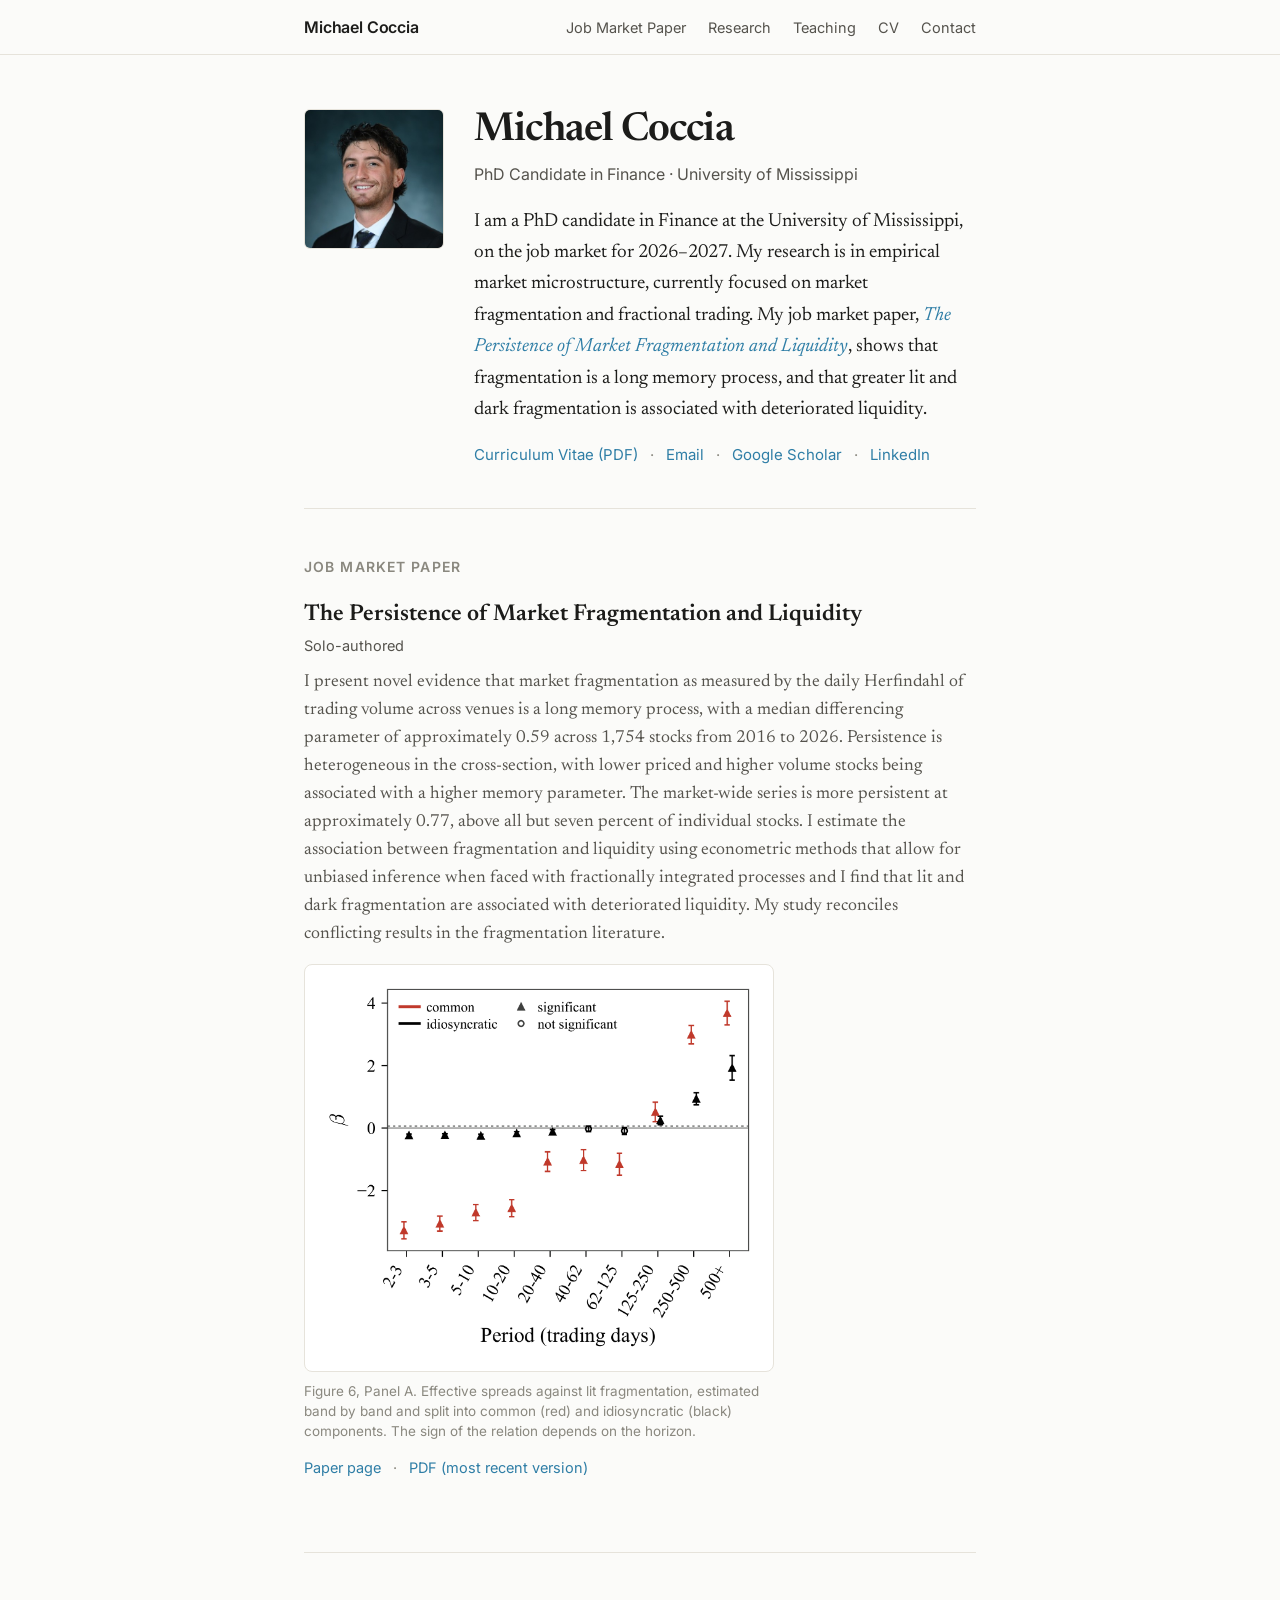
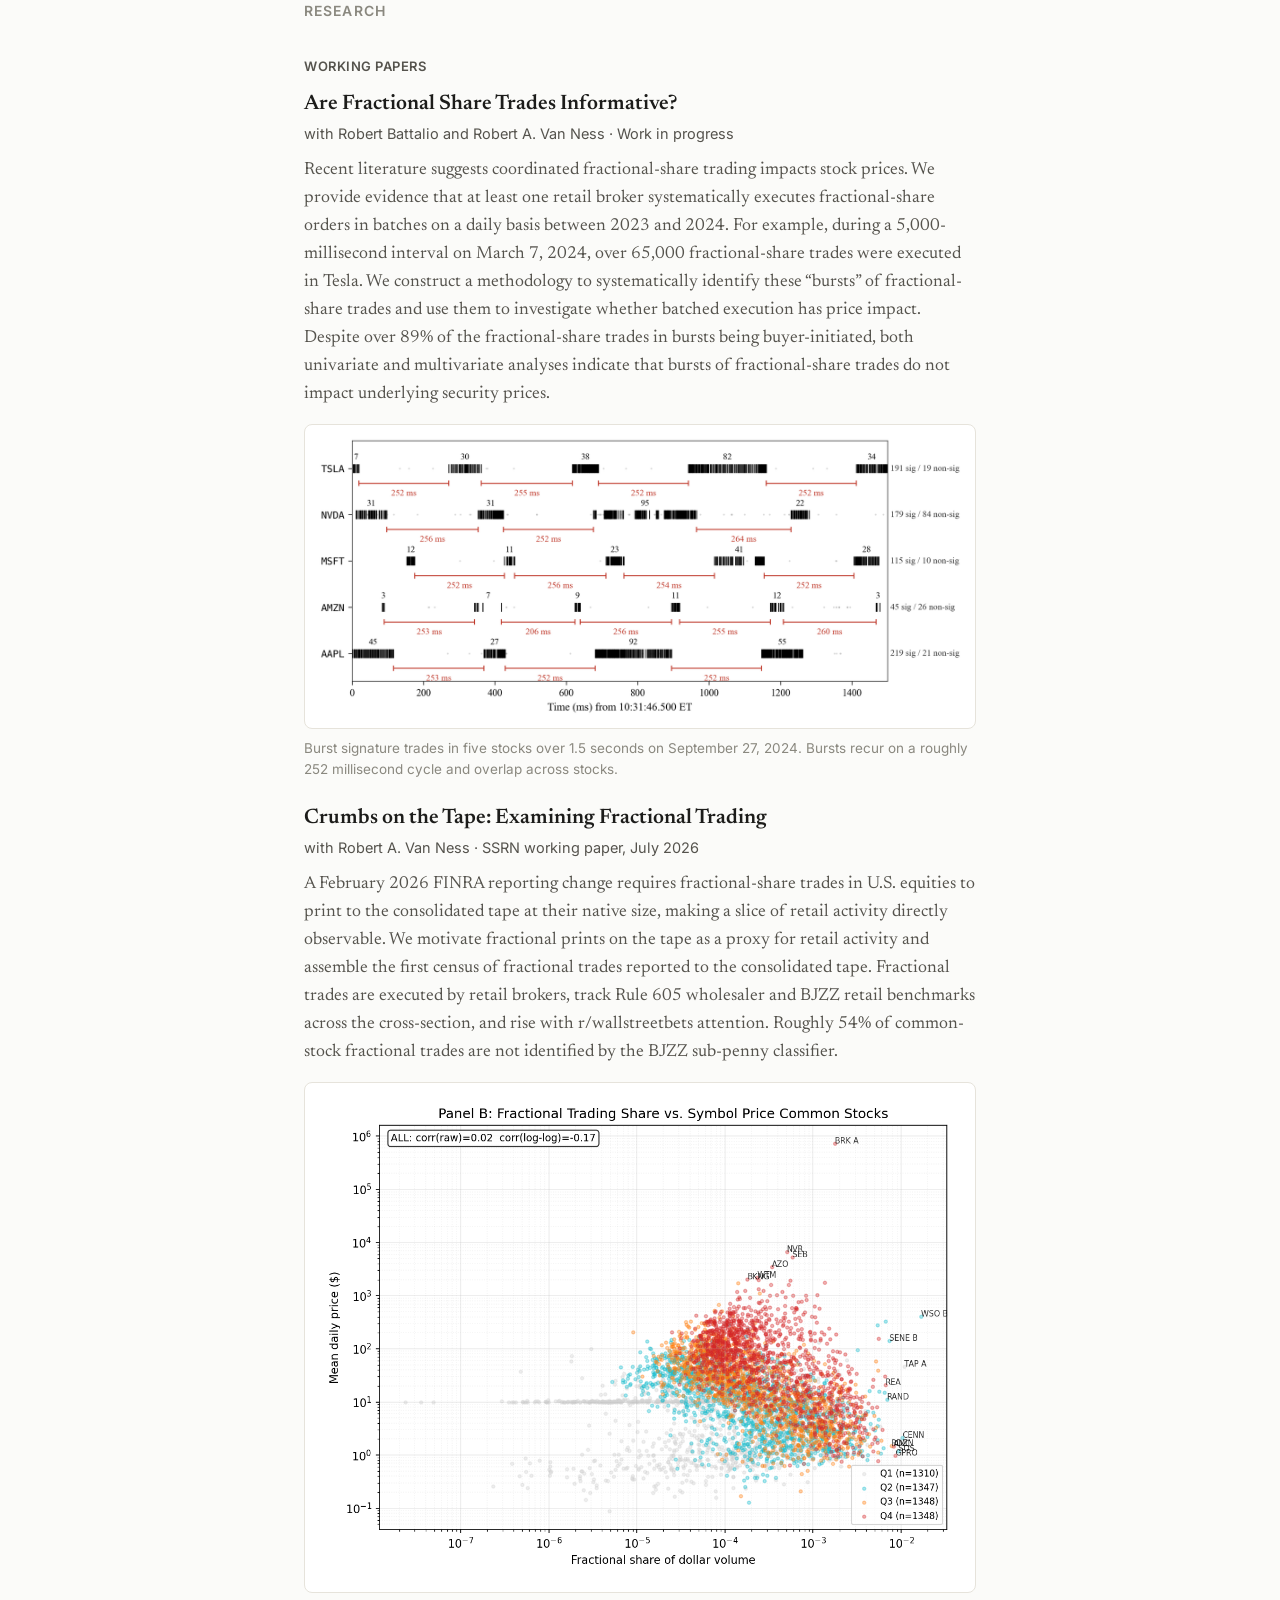
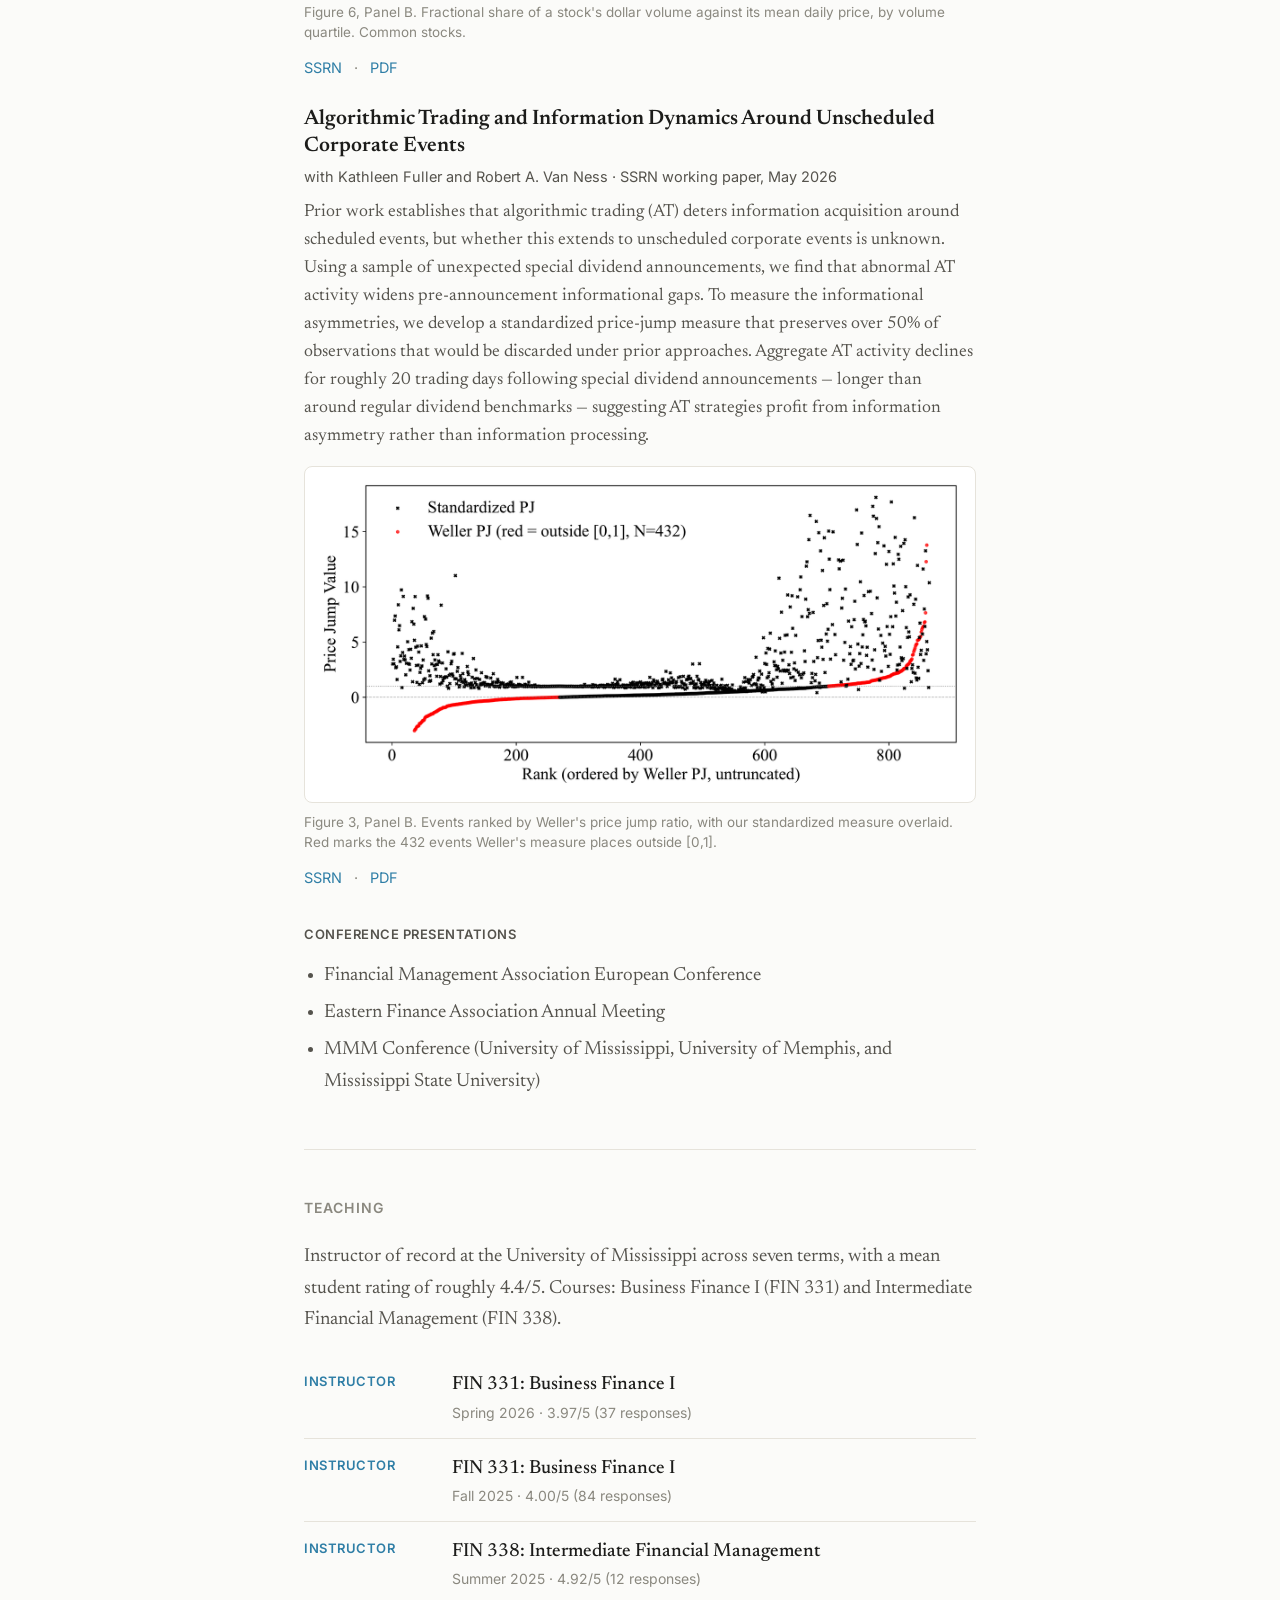
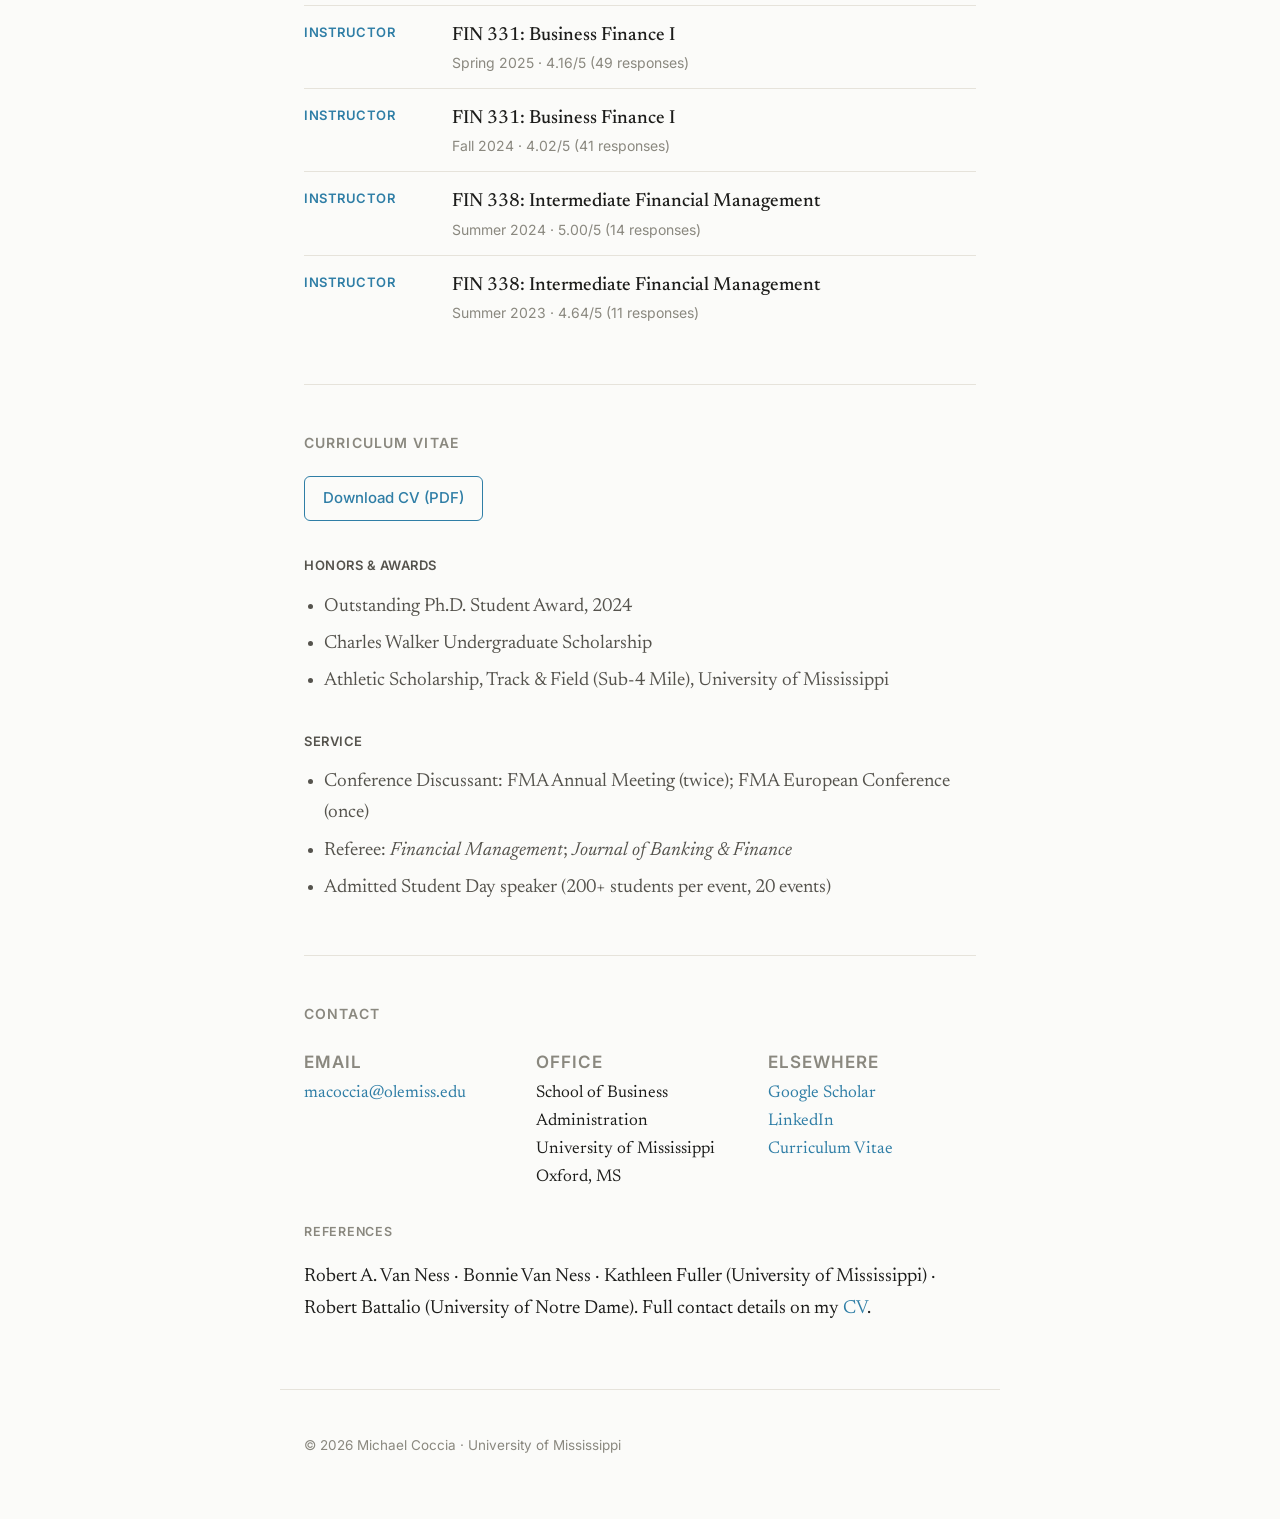
==== index.html @ 35e599bc "Add a figure to each paper entry Each paper on the home page now shows one figure with a short capti" ====
<!DOCTYPE html>
<html lang="en">
<head>
  <meta charset="UTF-8" />
  <meta name="viewport" content="width=device-width, initial-scale=1.0" />
  <title>Michael Coccia — Finance PhD Candidate, University of Mississippi</title>
  <meta name="description" content="Academic homepage of Michael Coccia, PhD candidate in Finance at the University of Mississippi. Research on market microstructure, market fragmentation, and fractional trading; teaching; and job market materials." />
  <link rel="icon" href="/favicon.ico" sizes="any" />
  <link rel="icon" type="image/svg+xml" href="/icon.svg" />
  <link rel="apple-touch-icon" href="/apple-touch-icon.png" />
  <link rel="manifest" href="/site.webmanifest" />
  <meta name="theme-color" content="#2f7ea6" />
  <link rel="canonical" href="https://michaelcoccia.com/" />
  <meta property="og:type" content="profile" />
  <meta property="og:title" content="Michael Coccia — Finance PhD Candidate, University of Mississippi" />
  <meta property="og:description" content="PhD candidate in Finance at the University of Mississippi. Research on market microstructure, market fragmentation, and fractional trading." />
  <meta property="og:url" content="https://michaelcoccia.com/" />
  <meta property="og:image" content="https://michaelcoccia.com/assets/headshot.jpg" />
  <meta name="twitter:card" content="summary" />
  <script type="application/ld+json">
  {
    "@context": "https://schema.org",
    "@type": "Person",
    "name": "Michael Coccia",
    "jobTitle": "PhD Candidate in Finance",
    "affiliation": { "@type": "CollegeOrUniversity", "name": "University of Mississippi" },
    "email": "mailto:macoccia@olemiss.edu",
    "url": "https://michaelcoccia.com/",
    "image": "https://michaelcoccia.com/assets/headshot.jpg",
    "sameAs": [
      "https://scholar.google.com/citations?user=2_nVS-4AAAAJ",
      "https://www.linkedin.com/in/michaelacoccia/"
    ]
  }
  </script>
  <link rel="stylesheet" href="style.css" />
  <link rel="preconnect" href="https://fonts.googleapis.com" />
  <link rel="preconnect" href="https://fonts.gstatic.com" crossorigin />
  <link href="https://fonts.googleapis.com/css2?family=Newsreader:ital,opsz,wght@0,6..72,400;0,6..72,500;0,6..72,600;1,6..72,400&family=Inter:wght@400;500;600&display=swap" rel="stylesheet" />
</head>
<body>
  <header class="site-header">
    <nav class="nav">
      <a class="nav-brand" href="#top">Michael Coccia</a>
      <ul class="nav-links">
        <li><a href="#jmp">Job Market Paper</a></li>
        <li><a href="#research">Research</a></li>
        <li><a href="#teaching">Teaching</a></li>
        <li><a href="#cv">CV</a></li>
        <li><a href="#contact">Contact</a></li>
      </ul>
    </nav>
  </header>

  <main id="top">

    <section class="intro">
      <div class="intro-grid">
        <div class="intro-photo">
          <img src="assets/headshot.jpg" alt="Michael Coccia" onerror="this.closest('.intro-photo').style.display='none'" />
        </div>
        <div class="intro-text">
          <h1>Michael Coccia</h1>
          <p class="tagline">PhD Candidate in Finance · University of Mississippi</p>
          <p class="bio">
            I am a PhD candidate in Finance at the University of Mississippi, on the
            job market for 2026–2027. My research is in empirical market
            microstructure, currently focused on market fragmentation and fractional
            trading. My job market paper,
            <em><a href="jmp/">The Persistence of Market Fragmentation and Liquidity</a></em>, shows
            that fragmentation is a long memory process, and that greater lit and
            dark fragmentation is associated with deteriorated liquidity.
          </p>
          <p class="intro-links">
            <a href="assets/cv.pdf">Curriculum Vitae (PDF)</a>
            <span class="dot">·</span>
            <a href="mailto:macoccia@olemiss.edu">Email</a>
            <span class="dot">·</span>
            <a href="https://scholar.google.com/citations?user=2_nVS-4AAAAJ">Google Scholar</a>
            <span class="dot">·</span>
            <a href="https://www.linkedin.com/in/michaelacoccia/">LinkedIn</a>
          </p>
        </div>
      </div>
    </section>

    <section id="jmp" class="section">
      <h2>Job Market Paper</h2>
      <article class="paper jmp">
        <h3 class="paper-title">The Persistence of Market Fragmentation and Liquidity</h3>
        <p class="paper-meta">Solo-authored</p>
        <p class="paper-abstract">
          I present novel evidence that market fragmentation as measured by the daily
          Herfindahl of trading volume across venues is a long memory process, with a
          median differencing parameter of approximately 0.59 across 1,754 stocks from
          2016 to 2026. Persistence is heterogeneous in the cross-section, with lower
          priced and higher volume stocks being associated with a higher memory
          parameter. The market-wide series is more persistent at approximately 0.77,
          above all but seven percent of individual stocks. I estimate the association
          between fragmentation and liquidity using econometric methods that allow for
          unbiased inference when faced with fractionally integrated processes and I
          find that lit and dark fragmentation are associated with deteriorated
          liquidity. My study reconciles conflicting results in the fragmentation
          literature.
        </p>
        <figure class="paper-figure narrow">
          <a href="jmp/">
            <img src="assets/figs/jmp.png" alt="Coefficients on lit fragmentation by frequency band, split into common and idiosyncratic components" loading="lazy" />
          </a>
          <figcaption>Figure 6, Panel A. Effective spreads against lit fragmentation, estimated band by band and split into common (red) and idiosyncratic (black) components. The sign of the relation depends on the horizon.</figcaption>
        </figure>
        <p class="paper-links">
          <a href="jmp/">Paper page</a>
          <span class="dot">·</span>
          <a href="assets/jmp.pdf">PDF (most recent version)</a>
        </p>
      </article>
    </section>

    <section id="research" class="section">
      <h2>Research</h2>

      <h4 class="subhead">Working Papers</h4>
      <ol class="paper-list">
        <li class="paper">
          <h3 class="paper-title">Are Fractional Share Trades Informative?</h3>
          <p class="paper-meta">with Robert Battalio and Robert A. Van Ness · Work in progress</p>
          <p class="paper-abstract">
            Recent literature suggests coordinated fractional-share trading impacts stock
            prices. We provide evidence that at least one retail broker systematically
            executes fractional-share orders in batches on a daily basis between 2023 and
            2024. For example, during a 5,000-millisecond interval on March 7, 2024, over
            65,000 fractional-share trades were executed in Tesla. We construct a
            methodology to systematically identify these “bursts” of fractional-share
            trades and use them to investigate whether batched execution has price impact.
            Despite over 89% of the fractional-share trades in bursts being buyer-initiated,
            both univariate and multivariate analyses indicate that bursts of
            fractional-share trades do not impact underlying security prices.
          </p>
          <figure class="paper-figure">
            <a href="assets/figs/bursts.png">
              <img src="assets/figs/bursts.png" alt="Millisecond timeline of burst signature trades in five stocks" loading="lazy" />
            </a>
            <figcaption>Burst signature trades in five stocks over 1.5 seconds on September 27, 2024. Bursts recur on a roughly 252 millisecond cycle and overlap across stocks.</figcaption>
          </figure>
        </li>
        <li class="paper">
          <h3 class="paper-title">Crumbs on the Tape: Examining Fractional Trading</h3>
          <p class="paper-meta">with Robert A. Van Ness · SSRN working paper, July 2026</p>
          <p class="paper-abstract">
            A February 2026 FINRA reporting change requires fractional-share trades in
            U.S. equities to print to the consolidated tape at their native size, making
            a slice of retail activity directly observable. We motivate fractional prints
            on the tape as a proxy for retail activity and assemble the first census of
            fractional trades reported to the consolidated tape. Fractional trades are
            executed by retail brokers, track Rule 605 wholesaler and BJZZ retail
            benchmarks across the cross-section, and rise with r/wallstreetbets attention.
            Roughly 54% of common-stock fractional trades are not identified by the BJZZ
            sub-penny classifier.
          </p>
          <figure class="paper-figure">
            <a href="assets/crumbs.pdf">
              <img src="assets/figs/crumbs.png" alt="Fractional share of dollar volume against mean daily price for common stocks" loading="lazy" />
            </a>
            <figcaption>Figure 6, Panel B. Fractional share of a stock's dollar volume against its mean daily price, by volume quartile. Common stocks.</figcaption>
          </figure>
          <p class="paper-links">
            <a href="https://papers.ssrn.com/sol3/papers.cfm?abstract_id=6916358">SSRN</a>
            <span class="dot">·</span>
            <a href="assets/crumbs.pdf">PDF</a>
          </p>
        </li>
        <li class="paper">
          <h3 class="paper-title">Algorithmic Trading and Information Dynamics Around Unscheduled Corporate Events</h3>
          <p class="paper-meta">with Kathleen Fuller and Robert A. Van Ness · SSRN working paper, May 2026</p>
          <p class="paper-abstract">
            Prior work establishes that algorithmic trading (AT) deters information
            acquisition around scheduled events, but whether this extends to unscheduled
            corporate events is unknown. Using a sample of unexpected special dividend
            announcements, we find that abnormal AT activity widens pre-announcement
            informational gaps. To measure the informational asymmetries, we develop a
            standardized price-jump measure that preserves over 50% of observations that
            would be discarded under prior approaches. Aggregate AT activity declines for
            roughly 20 trading days following special dividend announcements — longer than
            around regular dividend benchmarks — suggesting AT strategies profit from
            information asymmetry rather than information processing.
          </p>
          <figure class="paper-figure">
            <a href="assets/algo-events.pdf">
              <img src="assets/figs/algo-events.png" alt="Events ranked by Weller's price jump ratio with the standardized measure overlaid" loading="lazy" />
            </a>
            <figcaption>Figure 3, Panel B. Events ranked by Weller's price jump ratio, with our standardized measure overlaid. Red marks the 432 events Weller's measure places outside [0,1].</figcaption>
          </figure>
          <p class="paper-links">
            <a href="https://papers.ssrn.com/sol3/papers.cfm?abstract_id=6711814">SSRN</a>
            <span class="dot">·</span>
            <a href="assets/algo-events.pdf">PDF</a>
          </p>
        </li>
      </ol>

      <h4 class="subhead">Conference Presentations</h4>
      <ul class="wip-list">
        <li>Financial Management Association European Conference</li>
        <li>Eastern Finance Association Annual Meeting</li>
        <li>MMM Conference (University of Mississippi, University of Memphis, and Mississippi State University)</li>
      </ul>
    </section>

    <section id="teaching" class="section">
      <h2>Teaching</h2>
      <p class="section-lead">
        Instructor of record at the University of Mississippi across seven terms,
        with a mean student rating of roughly 4.4/5. Courses: Business Finance I
        (FIN&nbsp;331) and Intermediate Financial Management (FIN&nbsp;338).
      </p>
      <ul class="teaching-list">
        <li class="teaching-item">
          <div class="teaching-role">Instructor</div>
          <div class="teaching-body">
            <span class="course">FIN 331: Business Finance I</span>
            <span class="teaching-meta">Spring 2026 · 3.97/5 (37 responses)</span>
          </div>
        </li>
        <li class="teaching-item">
          <div class="teaching-role">Instructor</div>
          <div class="teaching-body">
            <span class="course">FIN 331: Business Finance I</span>
            <span class="teaching-meta">Fall 2025 · 4.00/5 (84 responses)</span>
          </div>
        </li>
        <li class="teaching-item">
          <div class="teaching-role">Instructor</div>
          <div class="teaching-body">
            <span class="course">FIN 338: Intermediate Financial Management</span>
            <span class="teaching-meta">Summer 2025 · 4.92/5 (12 responses)</span>
          </div>
        </li>
        <li class="teaching-item">
          <div class="teaching-role">Instructor</div>
          <div class="teaching-body">
            <span class="course">FIN 331: Business Finance I</span>
            <span class="teaching-meta">Spring 2025 · 4.16/5 (49 responses)</span>
          </div>
        </li>
        <li class="teaching-item">
          <div class="teaching-role">Instructor</div>
          <div class="teaching-body">
            <span class="course">FIN 331: Business Finance I</span>
            <span class="teaching-meta">Fall 2024 · 4.02/5 (41 responses)</span>
          </div>
        </li>
        <li class="teaching-item">
          <div class="teaching-role">Instructor</div>
          <div class="teaching-body">
            <span class="course">FIN 338: Intermediate Financial Management</span>
            <span class="teaching-meta">Summer 2024 · 5.00/5 (14 responses)</span>
          </div>
        </li>
        <li class="teaching-item">
          <div class="teaching-role">Instructor</div>
          <div class="teaching-body">
            <span class="course">FIN 338: Intermediate Financial Management</span>
            <span class="teaching-meta">Summer 2023 · 4.64/5 (11 responses)</span>
          </div>
        </li>
      </ul>
    </section>

    <section id="cv" class="section">
      <h2>Curriculum Vitae</h2>
      <p><a class="button" href="assets/cv.pdf">Download CV (PDF)</a></p>
      <h4 class="subhead">Honors &amp; Awards</h4>
      <ul class="wip-list">
        <li>Outstanding Ph.D. Student Award, 2024</li>
        <li>Charles Walker Undergraduate Scholarship</li>
        <li>Athletic Scholarship, Track &amp; Field (Sub-4 Mile), University of Mississippi</li>
      </ul>
      <h4 class="subhead">Service</h4>
      <ul class="wip-list">
        <li>Conference Discussant: FMA Annual Meeting (twice); FMA European Conference (once)</li>
        <li>Referee: <em>Financial Management</em>; <em>Journal of Banking &amp; Finance</em></li>
        <li>Admitted Student Day speaker (200+ students per event, 20 events)</li>
      </ul>
    </section>

    <section id="contact" class="section">
      <h2>Contact</h2>
      <div class="contact-grid">
        <div>
          <p class="contact-label">Email</p>
          <p><a href="mailto:macoccia@olemiss.edu">macoccia@olemiss.edu</a></p>
        </div>
        <div>
          <p class="contact-label">Office</p>
          <p>School of Business Administration<br />University of Mississippi<br />Oxford, MS</p>
        </div>
        <div>
          <p class="contact-label">Elsewhere</p>
          <p>
            <a href="https://scholar.google.com/citations?user=2_nVS-4AAAAJ">Google Scholar</a><br />
            <a href="https://www.linkedin.com/in/michaelacoccia/">LinkedIn</a><br />
            <a href="assets/cv.pdf">Curriculum Vitae</a>
          </p>
        </div>
      </div>
      <div class="references">
        <p class="contact-label">References</p>
        <p>
          Robert A. Van Ness · Bonnie Van Ness · Kathleen Fuller (University of
          Mississippi) · Robert Battalio (University of Notre Dame). Full contact
          details on my <a href="assets/cv.pdf">CV</a>.
        </p>
      </div>
    </section>

  </main>

  <footer class="site-footer">
    <p>© <span id="year"></span> Michael Coccia · University of Mississippi</p>
  </footer>

  <script>
    document.getElementById('year').textContent = new Date().getFullYear();
  </script>
</body>
</html>
---- style.css ----
/* ===== Design tokens ===== */
:root {
  --bg: #fbfbf9;
  --surface: #ffffff;
  --text: #1c1c1a;
  --text-soft: #55534d;
  --muted: #8a887f;
  --border: #e6e3db;
  --accent: #2f7ea6;        /* powder / sky blue */
  --accent-soft: #4a97bd;
  --maxw: 720px;
  --serif: "Newsreader", Georgia, "Times New Roman", serif;
  --sans: "Inter", -apple-system, BlinkMacSystemFont, "Segoe UI", sans-serif;
}

@media (prefers-color-scheme: dark) {
  :root {
    --bg: #161614;
    --surface: #1e1e1b;
    --text: #ededea;
    --text-soft: #b9b6ae;
    --muted: #86847c;
    --border: #2e2e2a;
    --accent: #86c5e0;
    --accent-soft: #a3d4ea;
  }
}

/* ===== Base ===== */
* { box-sizing: border-box; }

html { scroll-behavior: smooth; scroll-padding-top: 72px; }

body {
  margin: 0;
  background: var(--bg);
  color: var(--text);
  font-family: var(--serif);
  font-size: 19px;
  line-height: 1.65;
  -webkit-font-smoothing: antialiased;
}

a {
  color: var(--accent);
  text-decoration: none;
  text-underline-offset: 2px;
}
a:hover { text-decoration: underline; }

/* ===== Header / nav ===== */
.site-header {
  position: sticky;
  top: 0;
  z-index: 10;
  background: color-mix(in srgb, var(--bg) 88%, transparent);
  backdrop-filter: saturate(1.4) blur(8px);
  border-bottom: 1px solid var(--border);
}
.nav {
  max-width: var(--maxw);
  margin: 0 auto;
  padding: 14px 24px;
  display: flex;
  align-items: baseline;
  justify-content: space-between;
  gap: 16px;
}
.nav-brand {
  font-family: var(--sans);
  font-weight: 600;
  font-size: 16px;
  color: var(--text);
  letter-spacing: -0.01em;
}
.nav-links {
  display: flex;
  gap: 22px;
  list-style: none;
  margin: 0;
  padding: 0;
  font-family: var(--sans);
  font-size: 14.5px;
}
.nav-links a { color: var(--text-soft); }
.nav-links a:hover { color: var(--accent); text-decoration: none; }

/* ===== Layout ===== */
main { max-width: var(--maxw); margin: 0 auto; padding: 0 24px; }

.section {
  padding: 46px 0;
  border-top: 1px solid var(--border);
}
h2 {
  font-family: var(--sans);
  font-size: 14px;
  font-weight: 600;
  letter-spacing: 0.08em;
  text-transform: uppercase;
  color: var(--muted);
  margin: 0 0 22px;
}
.subhead {
  font-family: var(--sans);
  font-size: 13px;
  font-weight: 600;
  letter-spacing: 0.04em;
  text-transform: uppercase;
  color: var(--text-soft);
  margin: 34px 0 14px;
}

/* ===== Intro ===== */
.intro { padding: 54px 0 40px; }
.intro-grid {
  display: grid;
  grid-template-columns: 140px 1fr;
  gap: 30px;
  align-items: start;
}
.intro-photo img {
  width: 140px;
  height: 140px;
  object-fit: cover;
  border-radius: 6px;
  border: 1px solid var(--border);
}
.intro-text h1 {
  font-size: 40px;
  line-height: 1.1;
  font-weight: 600;
  letter-spacing: -0.02em;
  margin: 0 0 8px;
}
.tagline {
  font-family: var(--sans);
  font-size: 16px;
  color: var(--text-soft);
  margin: 0 0 18px;
}
.bio { margin: 0 0 18px; color: var(--text); }
.intro-links {
  font-family: var(--sans);
  font-size: 15px;
  margin: 0;
}
.dot { color: var(--muted); margin: 0 8px; }

/* ===== Papers ===== */
.paper { margin: 0 0 26px; }
.paper-list { list-style: none; margin: 0; padding: 0; counter-reset: paper; }
.paper-list > li { margin: 0 0 26px; }
.paper-title {
  font-size: 21px;
  font-weight: 600;
  line-height: 1.3;
  margin: 0 0 4px;
}
.jmp .paper-title { font-size: 23px; }
.paper-meta {
  font-family: var(--sans);
  font-size: 14.5px;
  color: var(--text-soft);
  margin: 0 0 10px;
}
.paper-abstract {
  font-size: 17.5px;
  line-height: 1.6;
  color: var(--text-soft);
  margin: 0 0 10px;
}
.paper-links {
  font-family: var(--sans);
  font-size: 14.5px;
  margin: 0;
}
.muted-link { font-family: var(--sans); font-size: 14.5px; color: var(--muted); }
.wip-list { margin: 0; padding-left: 20px; color: var(--text-soft); }
.wip-list li { margin: 0 0 6px; }

/* ===== Teaching ===== */
.section-lead { color: var(--text-soft); margin: 0 0 20px; }
.teaching-list { list-style: none; margin: 0; padding: 0; }
.teaching-item {
  display: grid;
  grid-template-columns: 130px 1fr;
  gap: 18px;
  padding: 14px 0;
  border-bottom: 1px solid var(--border);
}
.teaching-item:last-child { border-bottom: none; }
.teaching-role {
  font-family: var(--sans);
  font-size: 13px;
  font-weight: 600;
  text-transform: uppercase;
  letter-spacing: 0.04em;
  color: var(--accent);
  padding-top: 2px;
}
.teaching-body { display: flex; flex-direction: column; }
.course { font-weight: 500; }
.teaching-meta {
  font-family: var(--sans);
  font-size: 14px;
  color: var(--muted);
}

/* ===== Buttons ===== */
.button {
  display: inline-block;
  font-family: var(--sans);
  font-size: 15px;
  font-weight: 500;
  padding: 9px 18px;
  border: 1px solid var(--accent);
  border-radius: 6px;
  color: var(--accent);
}
.button:hover { background: var(--accent); color: #fff; text-decoration: none; }

/* ===== Contact ===== */
.contact-grid {
  display: grid;
  grid-template-columns: repeat(3, 1fr);
  gap: 24px;
}
.contact-label {
  font-family: var(--sans);
  font-size: 12.5px;
  font-weight: 600;
  text-transform: uppercase;
  letter-spacing: 0.06em;
  color: var(--muted);
  margin: 0 0 4px;
}
.contact-grid p { margin: 0 0 4px; font-size: 17px; }
.references { margin-top: 26px; }

/* ===== Footer ===== */
.site-footer {
  max-width: var(--maxw);
  margin: 0 auto;
  padding: 30px 24px 50px;
  border-top: 1px solid var(--border);
  font-family: var(--sans);
  font-size: 13.5px;
  color: var(--muted);
}

/* ===== Responsive ===== */
@media (max-width: 620px) {
  body { font-size: 18px; }
  .nav-links { gap: 16px; }
  .intro-grid { grid-template-columns: 1fr; gap: 20px; }
  .intro-photo img { width: 110px; height: 110px; }
  .intro-text h1 { font-size: 32px; }
  .contact-grid { grid-template-columns: 1fr; }
  .teaching-item { grid-template-columns: 1fr; gap: 4px; }
}

/* ===== Paper figures ===== */
.paper-figure {
  margin: 16px 0 14px;
  padding: 0;
}
.paper-figure a {
  display: block;
  background: #ffffff;
  border: 1px solid var(--border);
  border-radius: 8px;
  padding: 12px;
}
.paper-figure a:hover { border-color: var(--accent); }
.paper-figure img {
  display: block;
  width: 100%;
  height: auto;
  border-radius: 2px;
}
.paper-figure figcaption {
  font-family: var(--sans);
  font-size: 13.5px;
  line-height: 1.5;
  color: var(--muted);
  margin-top: 9px;
}
.paper-figure.narrow { max-width: 470px; }
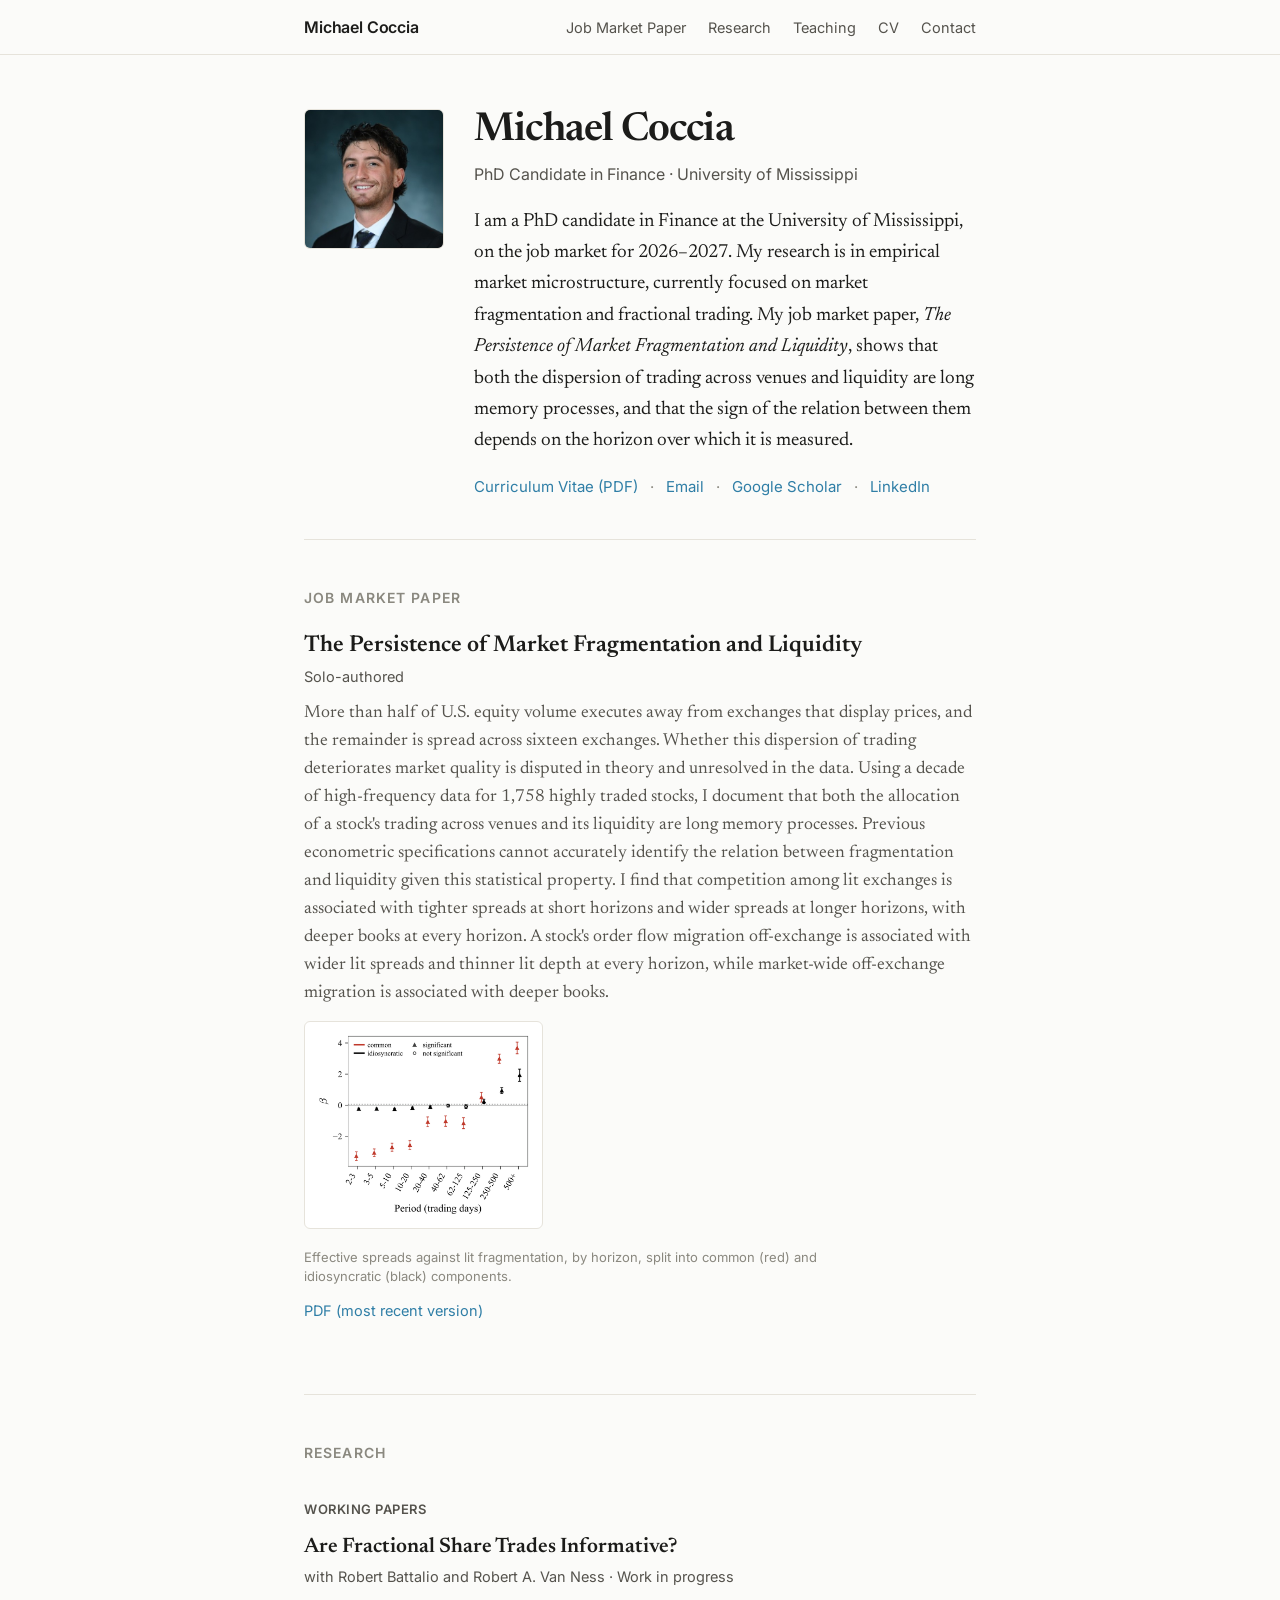
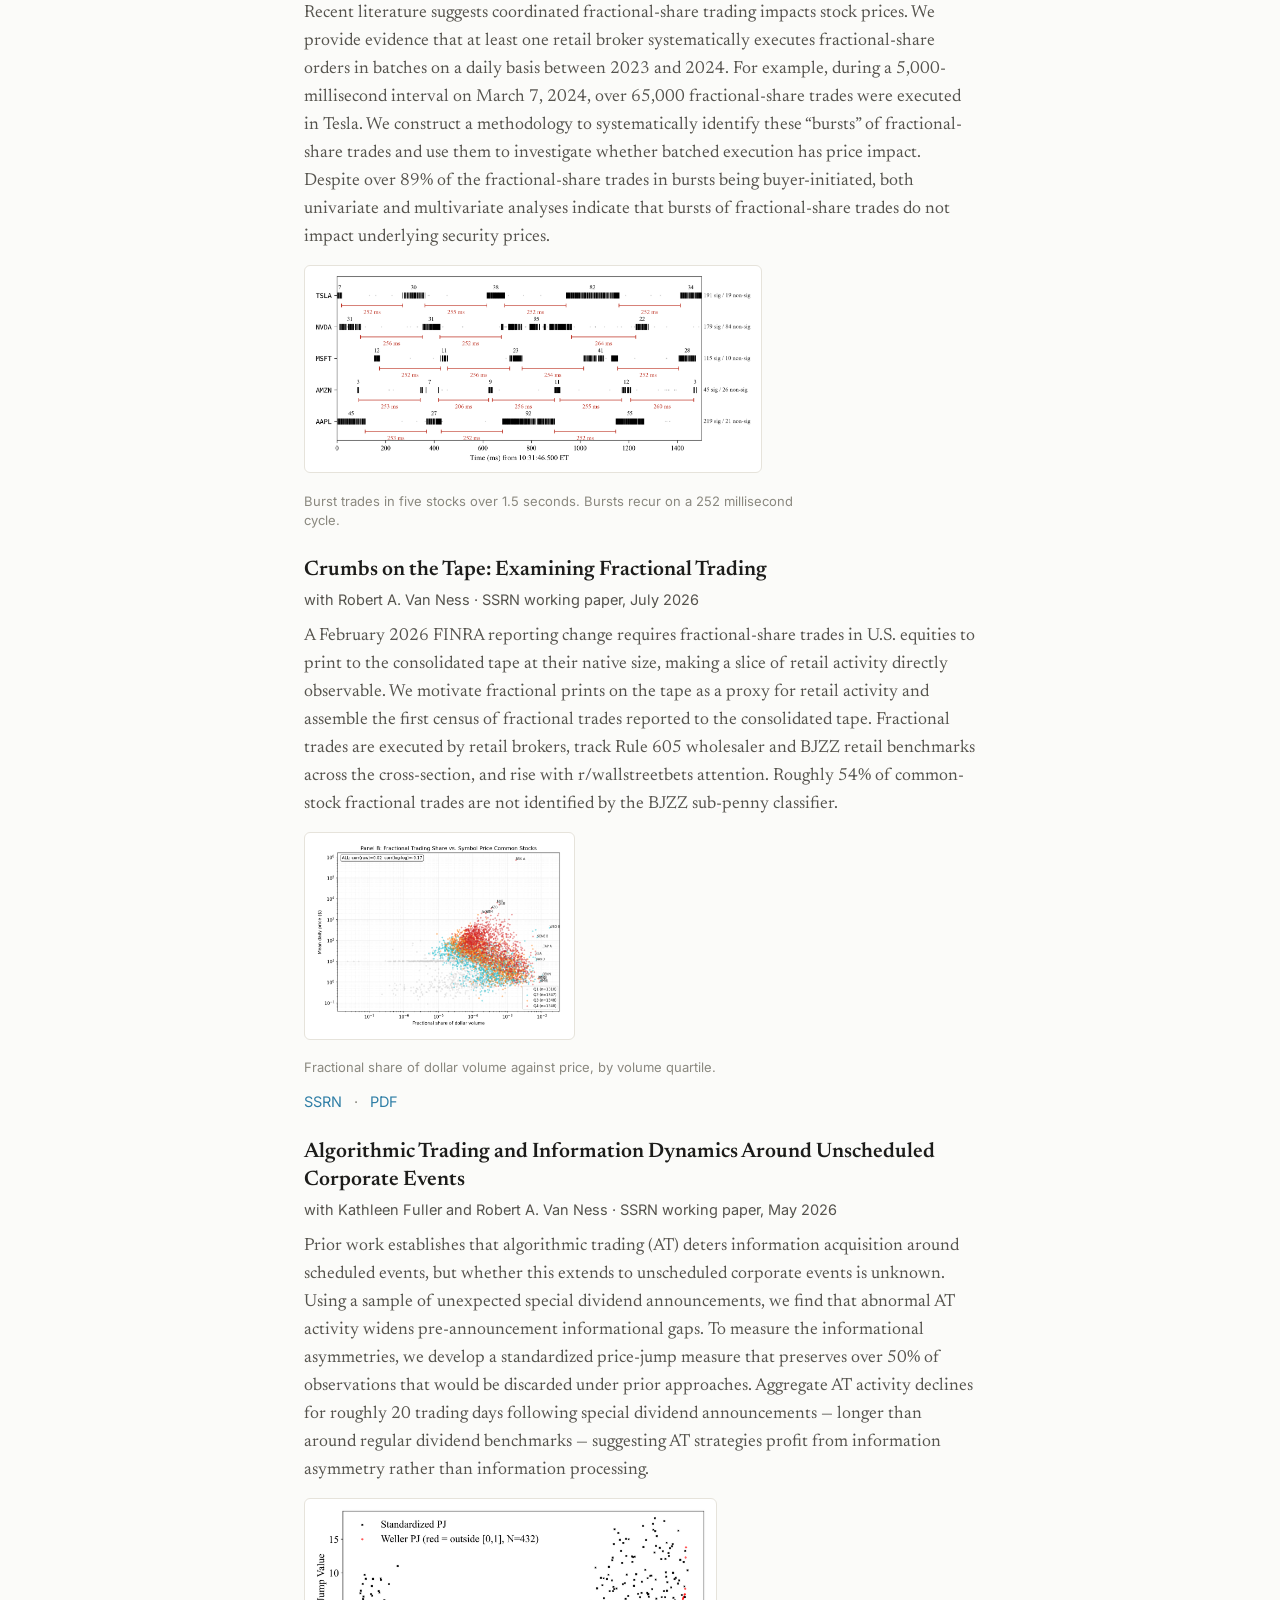
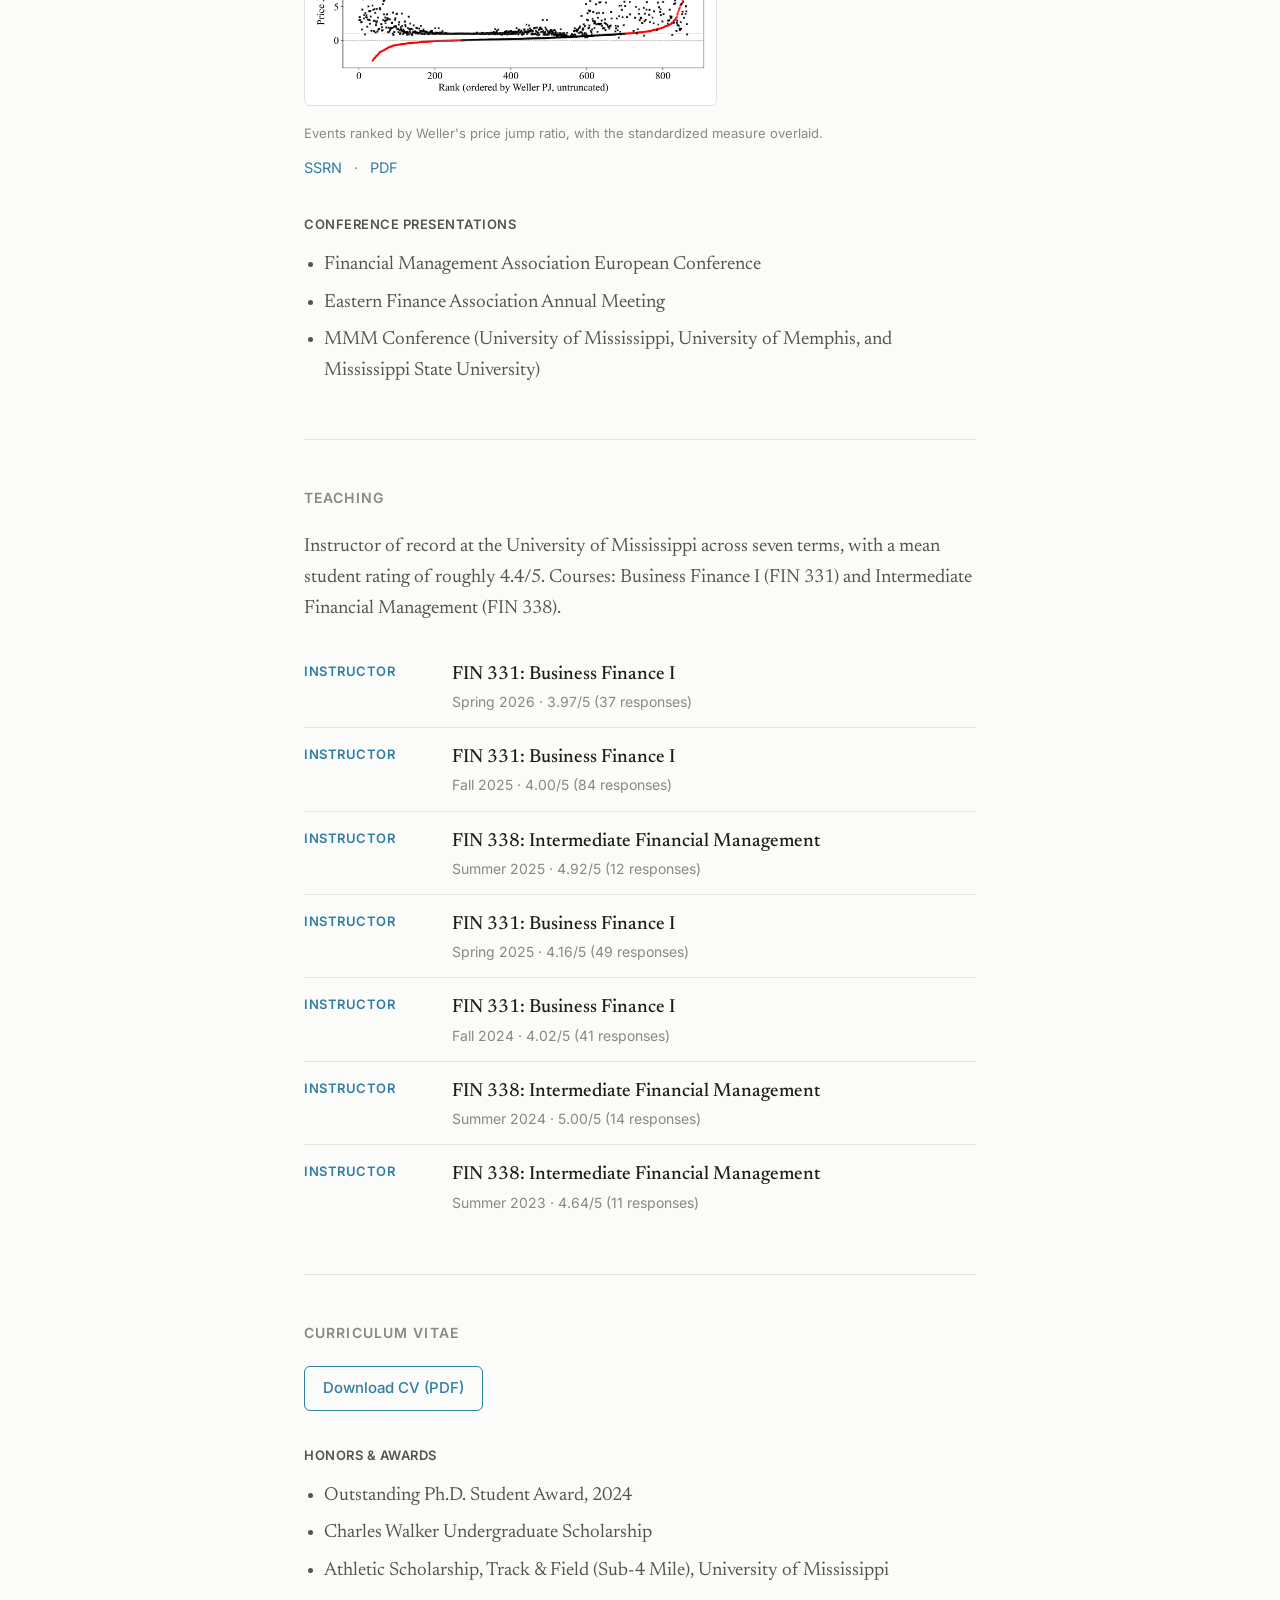
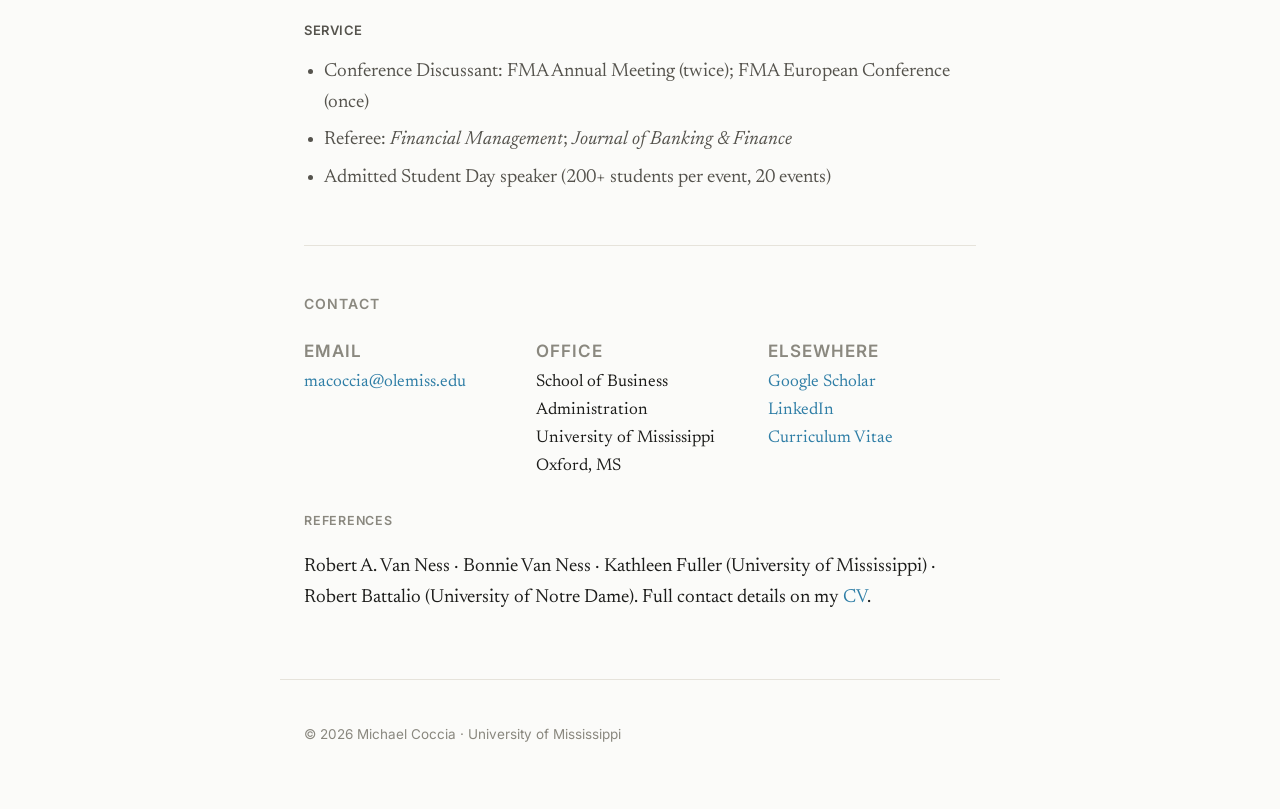
==== commit d02bc289: "Update the job market paper text and shrink the figures Replace the home page abstract and the intro" ====
--- a/index.html
+++ b/index.html
@@ -67,9 +67,10 @@
             job market for 2026–2027. My research is in empirical market
             microstructure, currently focused on market fragmentation and fractional
             trading. My job market paper,
-            <em><a href="jmp/">The Persistence of Market Fragmentation and Liquidity</a></em>, shows
-            that fragmentation is a long memory process, and that greater lit and
-            dark fragmentation is associated with deteriorated liquidity.
+            <em>The Persistence of Market Fragmentation and Liquidity</em>, shows
+            that both the dispersion of trading across venues and liquidity are long
+            memory processes, and that the sign of the relation between them depends
+            on the horizon over which it is measured.
           </p>
           <p class="intro-links">
             <a href="assets/cv.pdf">Curriculum Vitae (PDF)</a>
@@ -90,28 +91,27 @@
         <h3 class="paper-title">The Persistence of Market Fragmentation and Liquidity</h3>
         <p class="paper-meta">Solo-authored</p>
         <p class="paper-abstract">
-          I present novel evidence that market fragmentation as measured by the daily
-          Herfindahl of trading volume across venues is a long memory process, with a
-          median differencing parameter of approximately 0.59 across 1,754 stocks from
-          2016 to 2026. Persistence is heterogeneous in the cross-section, with lower
-          priced and higher volume stocks being associated with a higher memory
-          parameter. The market-wide series is more persistent at approximately 0.77,
-          above all but seven percent of individual stocks. I estimate the association
-          between fragmentation and liquidity using econometric methods that allow for
-          unbiased inference when faced with fractionally integrated processes and I
-          find that lit and dark fragmentation are associated with deteriorated
-          liquidity. My study reconciles conflicting results in the fragmentation
-          literature.
+          More than half of U.S. equity volume executes away from exchanges that
+          display prices, and the remainder is spread across sixteen exchanges.
+          Whether this dispersion of trading deteriorates market quality is disputed
+          in theory and unresolved in the data. Using a decade of high-frequency data
+          for 1,758 highly traded stocks, I document that both the allocation of a
+          stock's trading across venues and its liquidity are long memory processes.
+          Previous econometric specifications cannot accurately identify the relation
+          between fragmentation and liquidity given this statistical property. I find
+          that competition among lit exchanges is associated with tighter spreads at
+          short horizons and wider spreads at longer horizons, with deeper books at
+          every horizon. A stock's order flow migration off-exchange is associated
+          with wider lit spreads and thinner lit depth at every horizon, while
+          market-wide off-exchange migration is associated with deeper books.
         </p>
-        <figure class="paper-figure narrow">
-          <a href="jmp/">
+        <figure class="paper-figure">
+          <a href="assets/jmp.pdf">
             <img src="assets/figs/jmp.png" alt="Coefficients on lit fragmentation by frequency band, split into common and idiosyncratic components" loading="lazy" />
           </a>
-          <figcaption>Figure 6, Panel A. Effective spreads against lit fragmentation, estimated band by band and split into common (red) and idiosyncratic (black) components. The sign of the relation depends on the horizon.</figcaption>
+          <figcaption>Effective spreads against lit fragmentation, by horizon, split into common (red) and idiosyncratic (black) components.</figcaption>
         </figure>
         <p class="paper-links">
-          <a href="jmp/">Paper page</a>
-          <span class="dot">·</span>
           <a href="assets/jmp.pdf">PDF (most recent version)</a>
         </p>
       </article>
@@ -141,7 +141,7 @@
             <a href="assets/figs/bursts.png">
               <img src="assets/figs/bursts.png" alt="Millisecond timeline of burst signature trades in five stocks" loading="lazy" />
             </a>
-            <figcaption>Burst signature trades in five stocks over 1.5 seconds on September 27, 2024. Bursts recur on a roughly 252 millisecond cycle and overlap across stocks.</figcaption>
+            <figcaption>Burst trades in five stocks over 1.5 seconds. Bursts recur on a 252 millisecond cycle.</figcaption>
           </figure>
         </li>
         <li class="paper">
@@ -162,7 +162,7 @@
             <a href="assets/crumbs.pdf">
               <img src="assets/figs/crumbs.png" alt="Fractional share of dollar volume against mean daily price for common stocks" loading="lazy" />
             </a>
-            <figcaption>Figure 6, Panel B. Fractional share of a stock's dollar volume against its mean daily price, by volume quartile. Common stocks.</figcaption>
+            <figcaption>Fractional share of dollar volume against price, by volume quartile.</figcaption>
           </figure>
           <p class="paper-links">
             <a href="https://papers.ssrn.com/sol3/papers.cfm?abstract_id=6916358">SSRN</a>
@@ -189,7 +189,7 @@
             <a href="assets/algo-events.pdf">
               <img src="assets/figs/algo-events.png" alt="Events ranked by Weller's price jump ratio with the standardized measure overlaid" loading="lazy" />
             </a>
-            <figcaption>Figure 3, Panel B. Events ranked by Weller's price jump ratio, with our standardized measure overlaid. Red marks the 432 events Weller's measure places outside [0,1].</figcaption>
+            <figcaption>Events ranked by Weller's price jump ratio, with the standardized measure overlaid.</figcaption>
           </figure>
           <p class="paper-links">
             <a href="https://papers.ssrn.com/sol3/papers.cfm?abstract_id=6711814">SSRN</a>
--- a/style.css
+++ b/style.css
@@ -262,28 +262,35 @@
 
 /* ===== Paper figures ===== */
 .paper-figure {
-  margin: 16px 0 14px;
+  margin: 14px 0 12px;
   padding: 0;
+  max-width: 100%;
 }
 .paper-figure a {
-  display: block;
+  display: inline-block;
   background: #ffffff;
   border: 1px solid var(--border);
-  border-radius: 8px;
-  padding: 12px;
+  border-radius: 6px;
+  padding: 8px;
+  max-width: 100%;
 }
 .paper-figure a:hover { border-color: var(--accent); }
 .paper-figure img {
   display: block;
-  width: 100%;
+  max-height: 190px;
+  max-width: 100%;
+  width: auto;
   height: auto;
   border-radius: 2px;
 }
 .paper-figure figcaption {
   font-family: var(--sans);
-  font-size: 13.5px;
+  font-size: 13px;
   line-height: 1.5;
   color: var(--muted);
-  margin-top: 9px;
-}
-.paper-figure.narrow { max-width: 470px; }
+  margin-top: 7px;
+  max-width: 520px;
+}
+@media (max-width: 620px) {
+  .paper-figure img { max-height: 150px; }
+}
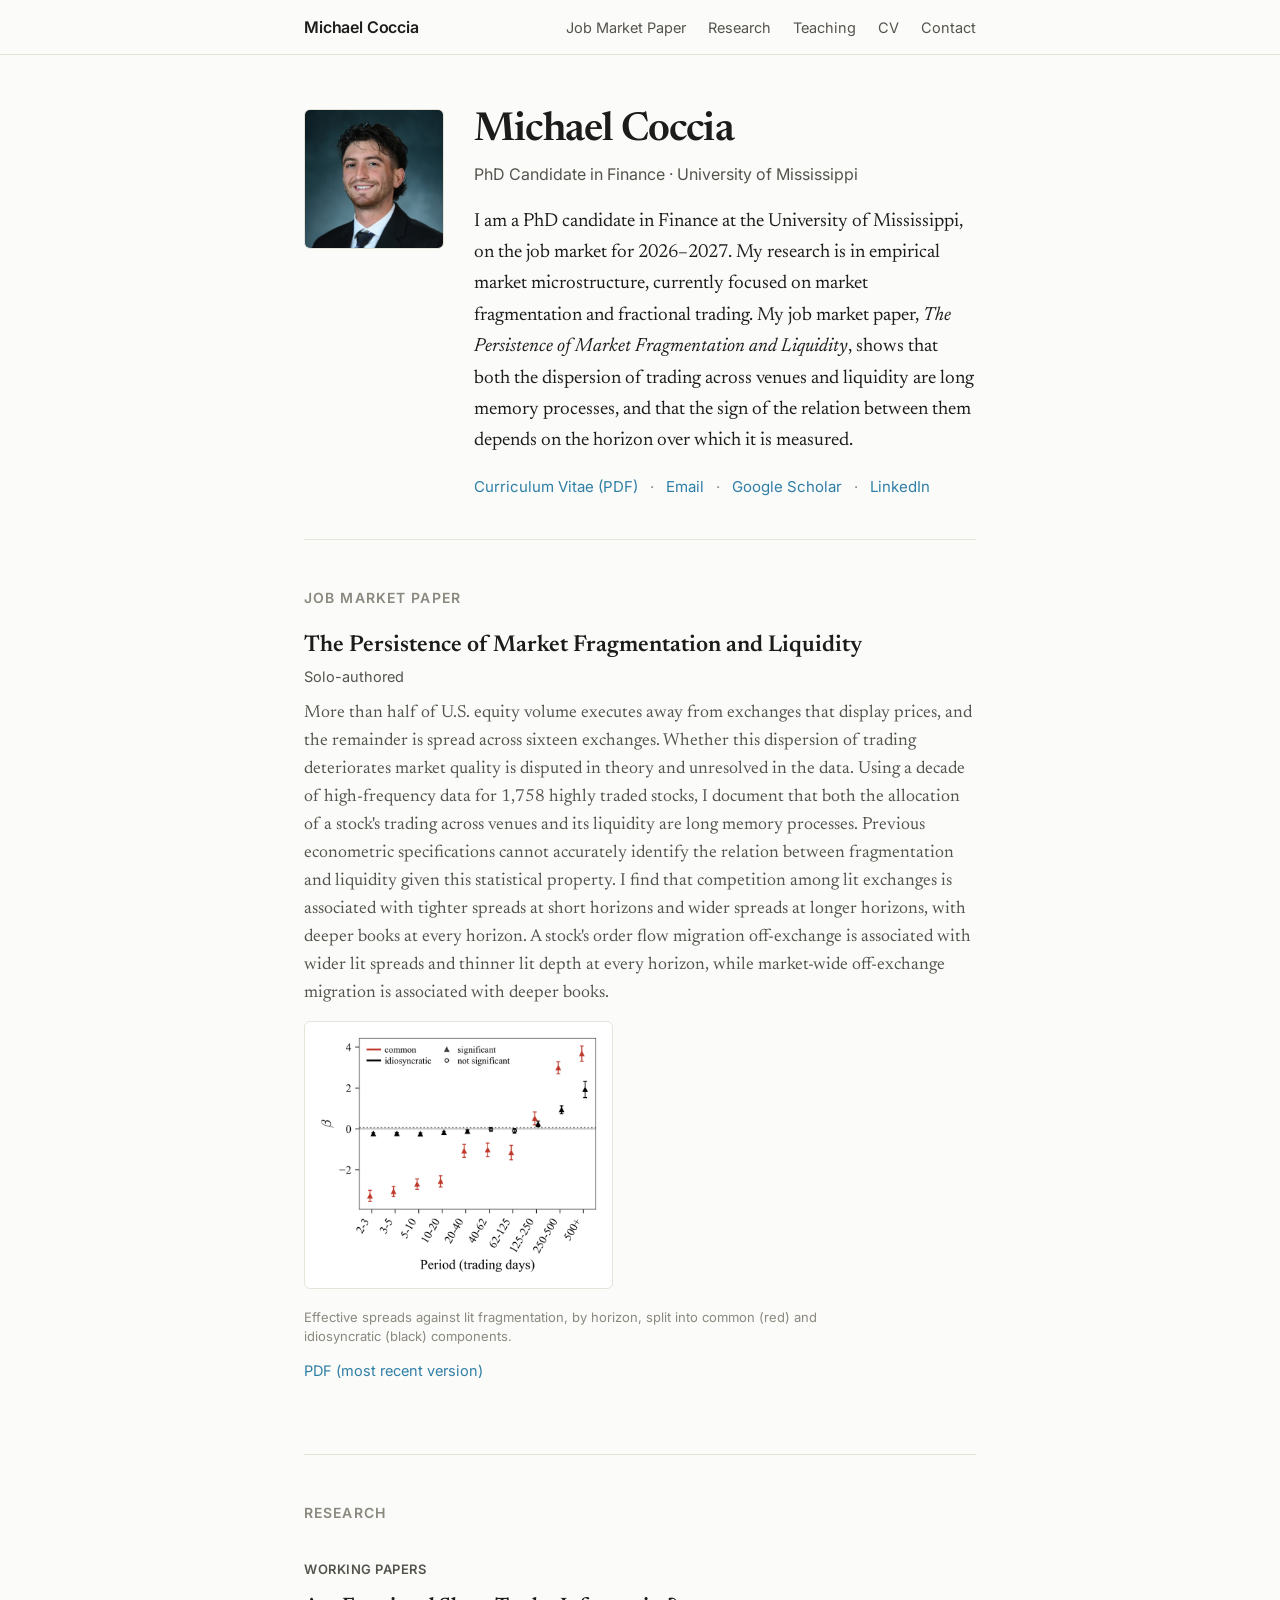
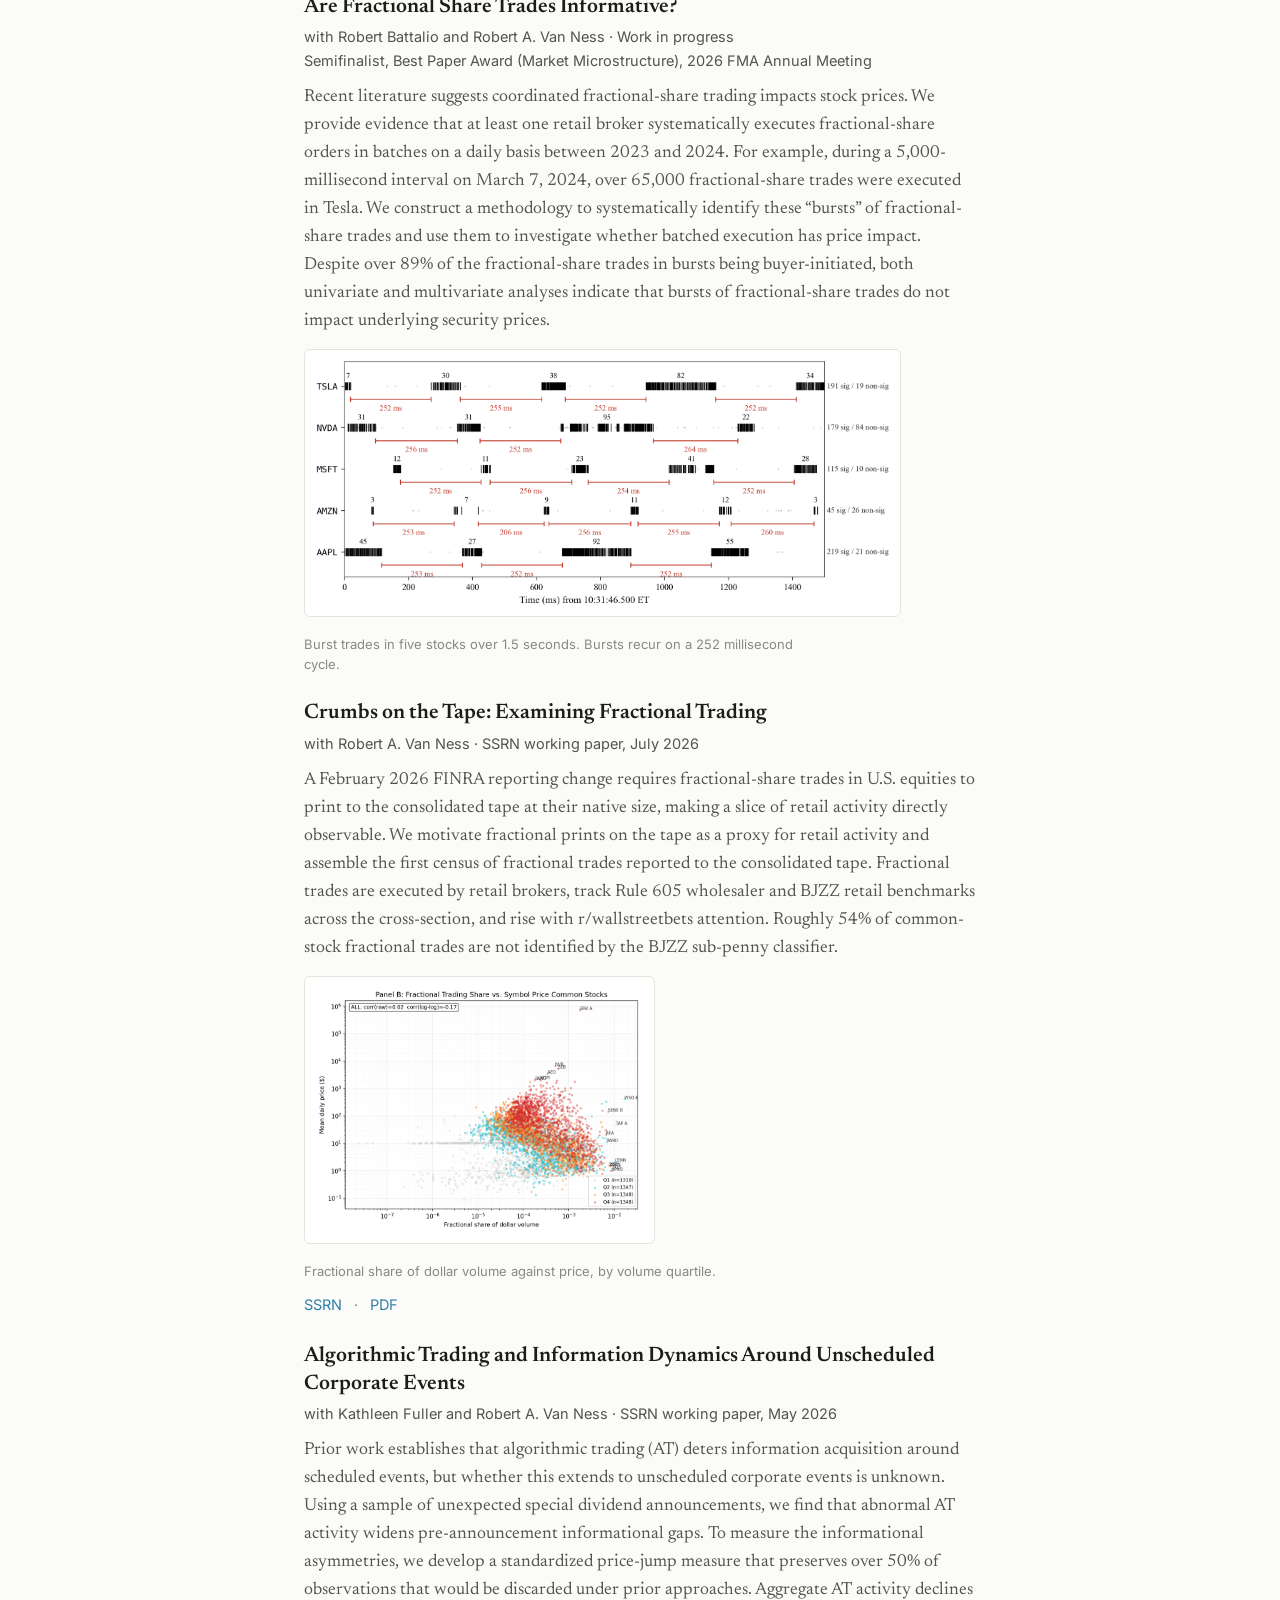
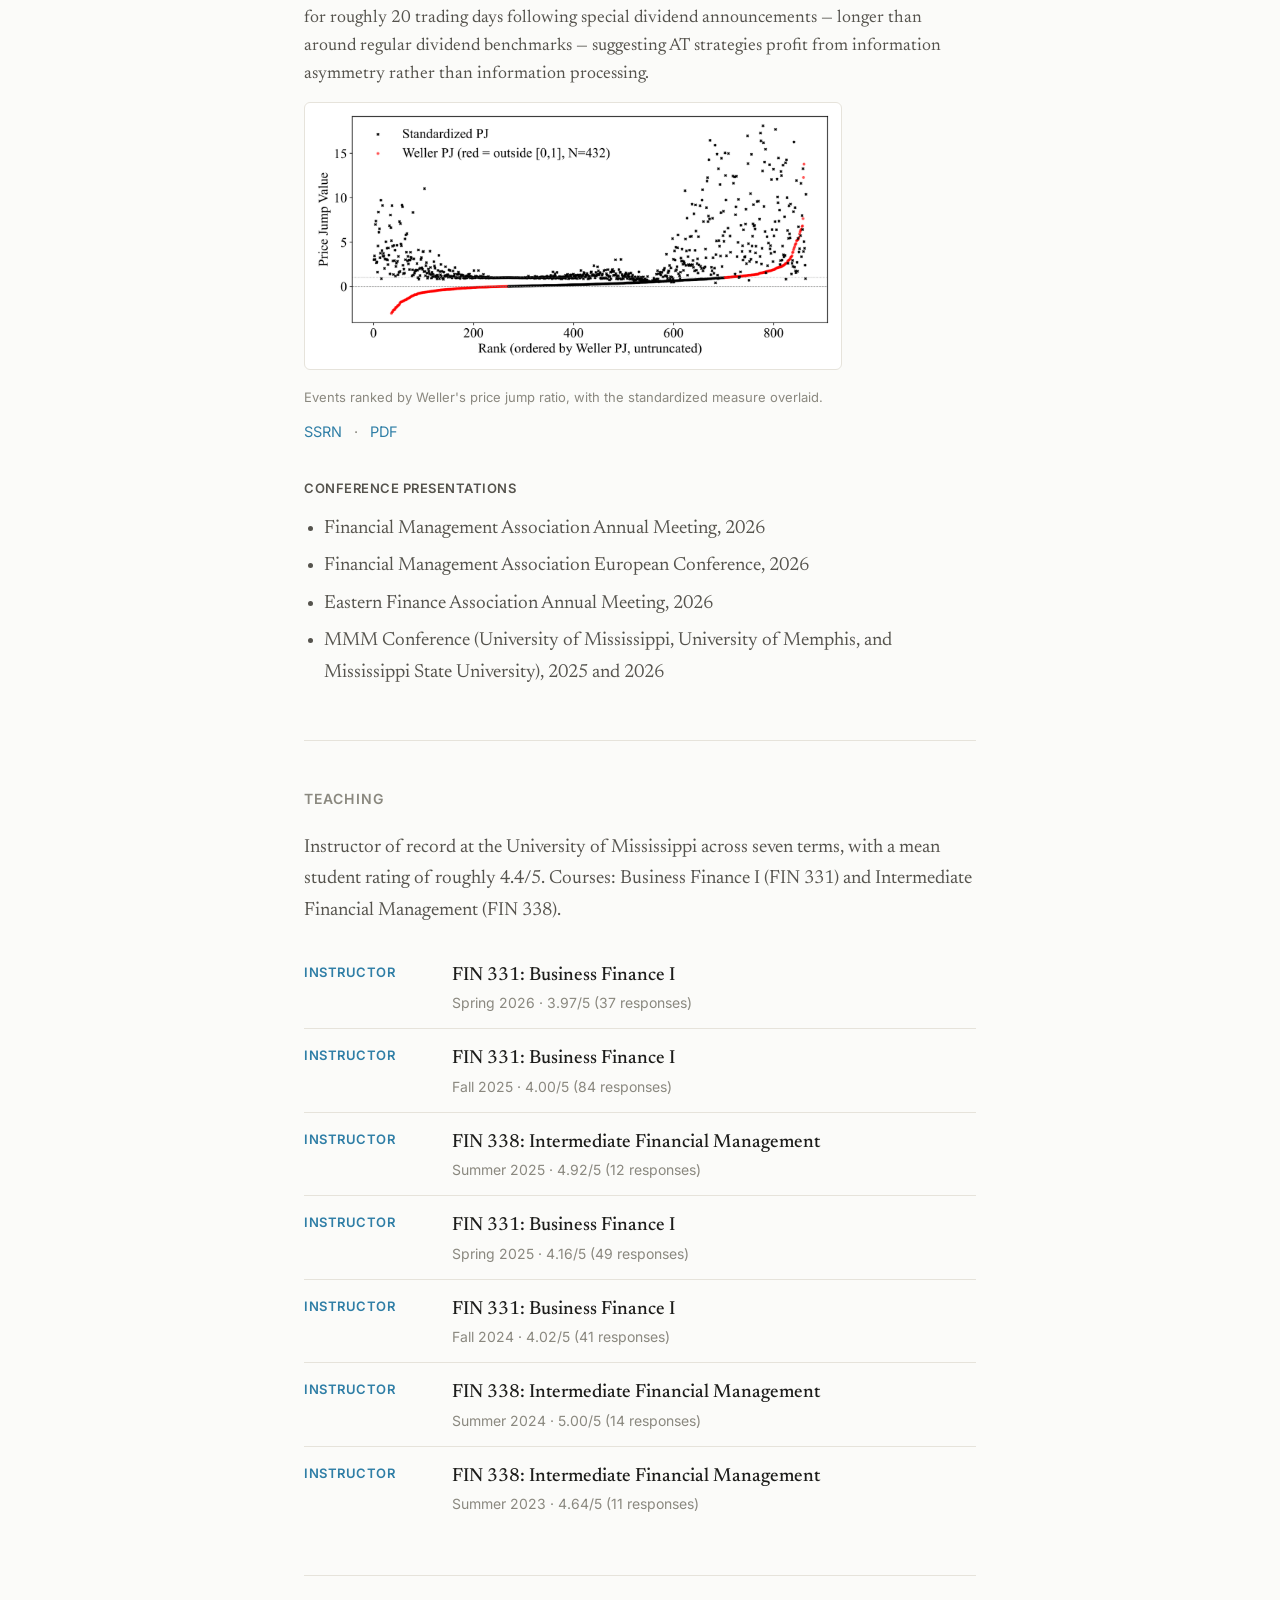
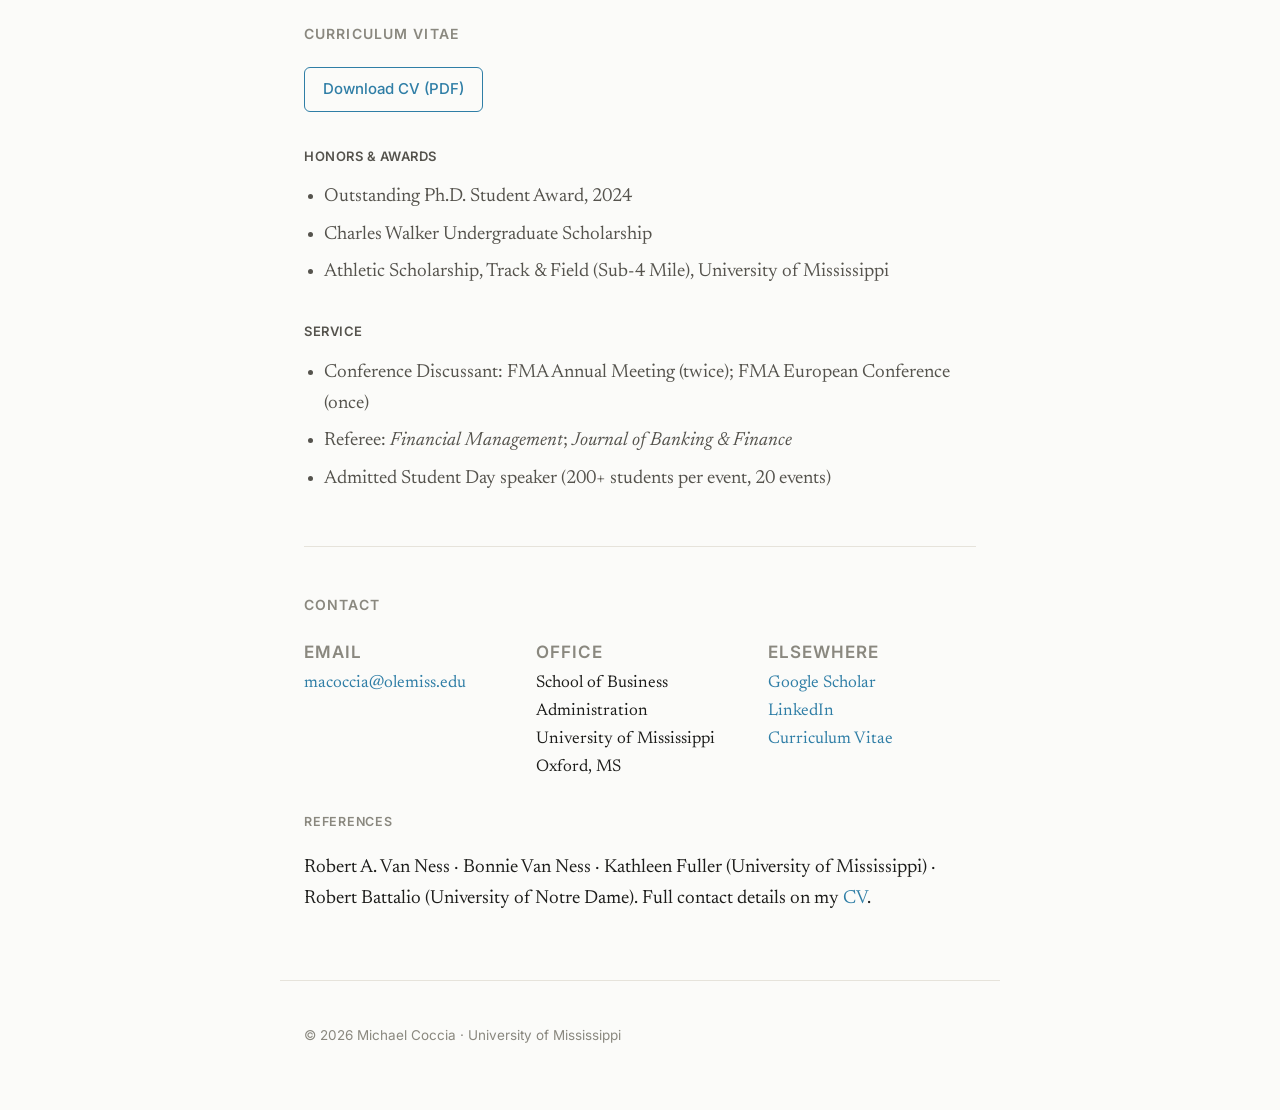
==== commit b2799bb2: "Sync the site with the current CV and enlarge the figures Replace the stale CV export with the Septe" ====
--- a/index.html
+++ b/index.html
@@ -124,7 +124,8 @@
       <ol class="paper-list">
         <li class="paper">
           <h3 class="paper-title">Are Fractional Share Trades Informative?</h3>
-          <p class="paper-meta">with Robert Battalio and Robert A. Van Ness · Work in progress</p>
+          <p class="paper-meta">with Robert Battalio and Robert A. Van Ness · Work in progress<br />
+            Semifinalist, Best Paper Award (Market Microstructure), 2026 FMA Annual Meeting</p>
           <p class="paper-abstract">
             Recent literature suggests coordinated fractional-share trading impacts stock
             prices. We provide evidence that at least one retail broker systematically
@@ -201,9 +202,10 @@
 
       <h4 class="subhead">Conference Presentations</h4>
       <ul class="wip-list">
-        <li>Financial Management Association European Conference</li>
-        <li>Eastern Finance Association Annual Meeting</li>
-        <li>MMM Conference (University of Mississippi, University of Memphis, and Mississippi State University)</li>
+        <li>Financial Management Association Annual Meeting, 2026</li>
+        <li>Financial Management Association European Conference, 2026</li>
+        <li>Eastern Finance Association Annual Meeting, 2026</li>
+        <li>MMM Conference (University of Mississippi, University of Memphis, and Mississippi State University), 2025 and 2026</li>
       </ul>
     </section>
 
--- a/style.css
+++ b/style.css
@@ -277,7 +277,7 @@
 .paper-figure a:hover { border-color: var(--accent); }
 .paper-figure img {
   display: block;
-  max-height: 190px;
+  max-height: 250px;
   max-width: 100%;
   width: auto;
   height: auto;
@@ -292,5 +292,5 @@
   max-width: 520px;
 }
 @media (max-width: 620px) {
-  .paper-figure img { max-height: 150px; }
-}
+  .paper-figure img { max-height: 200px; }
+}
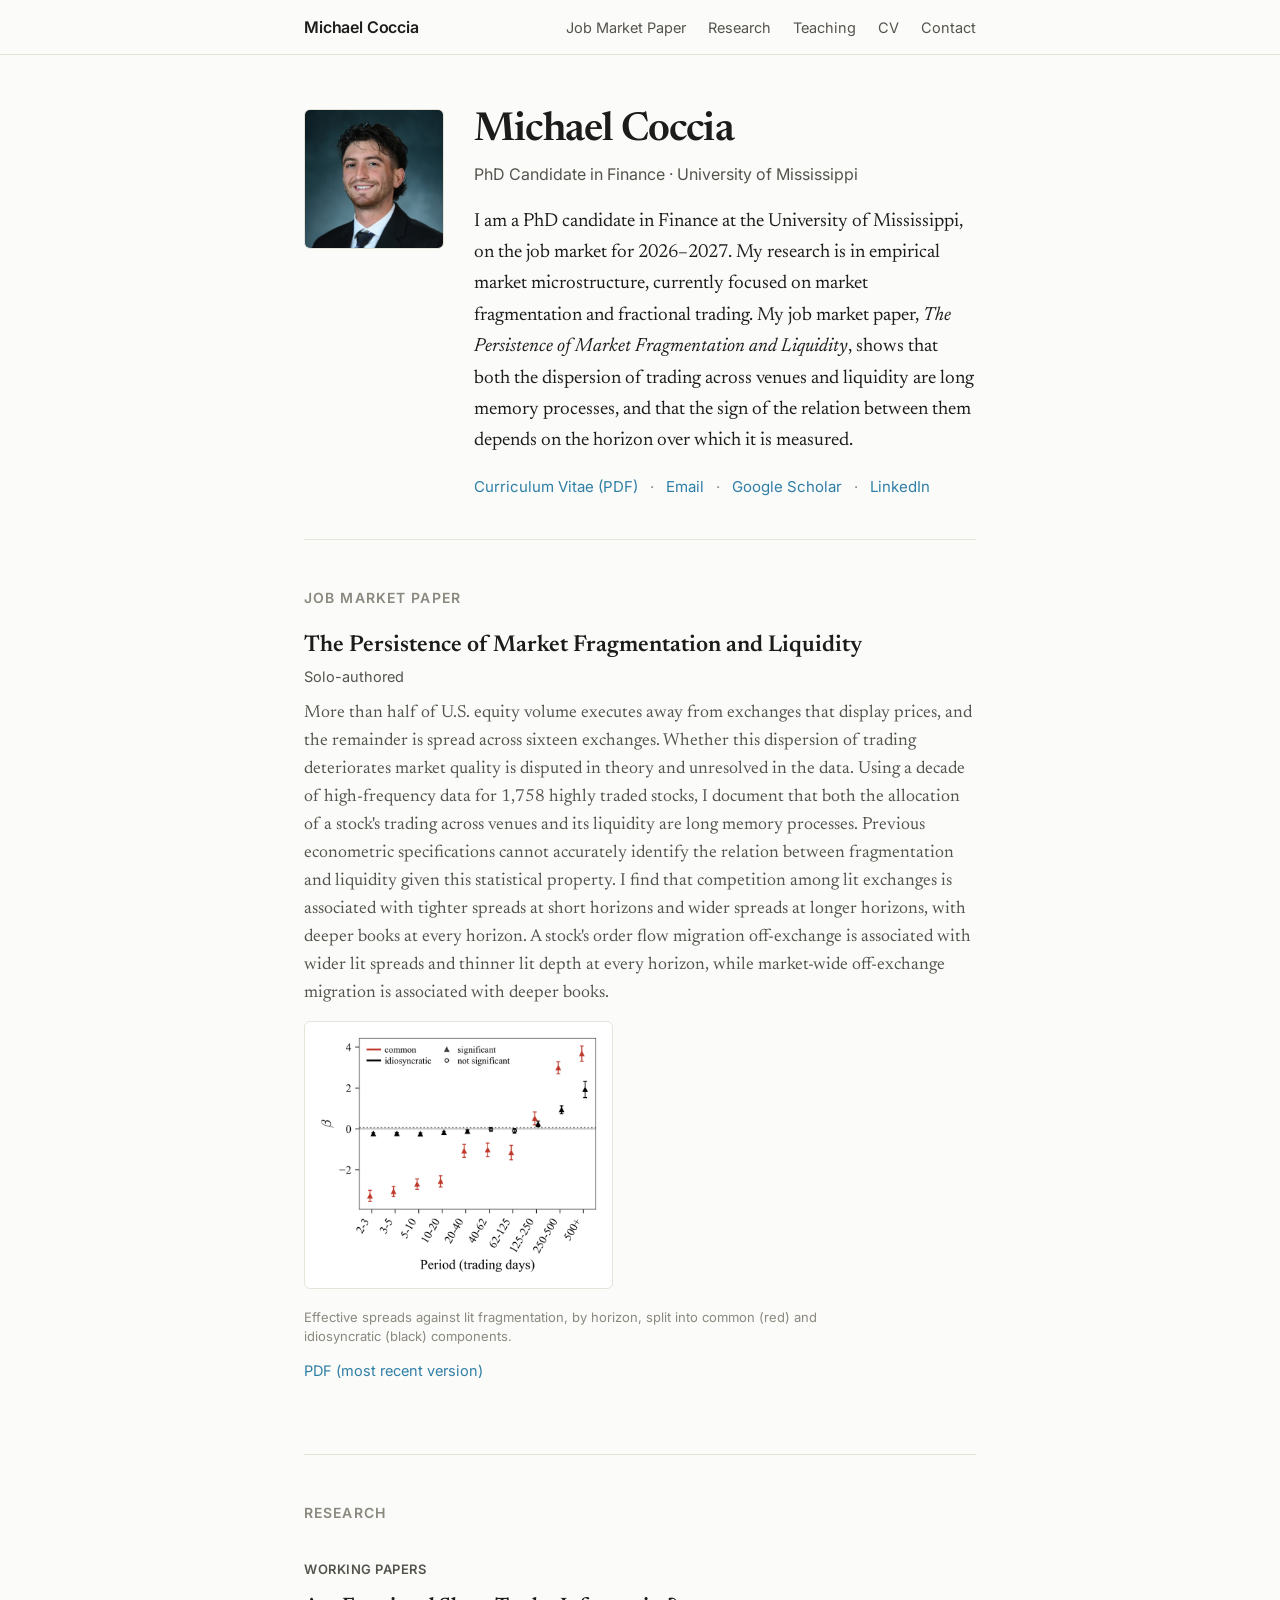
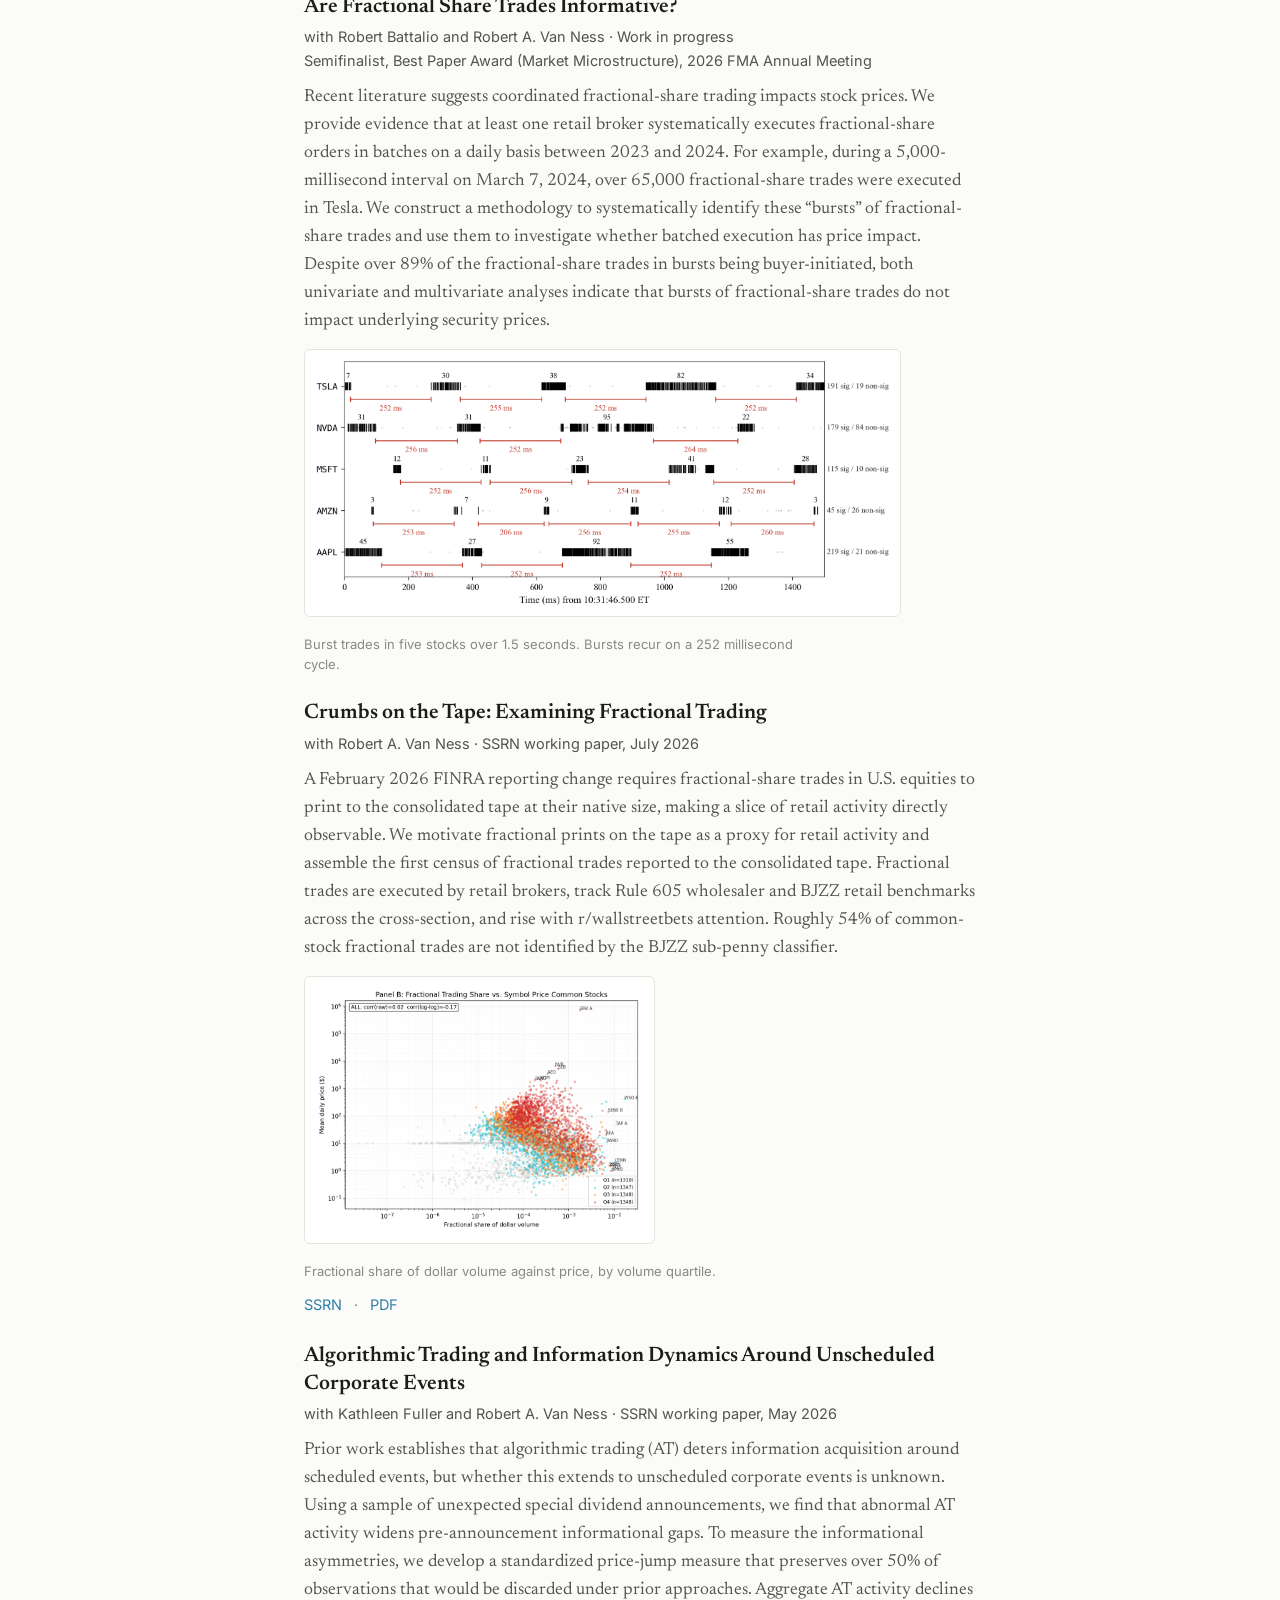
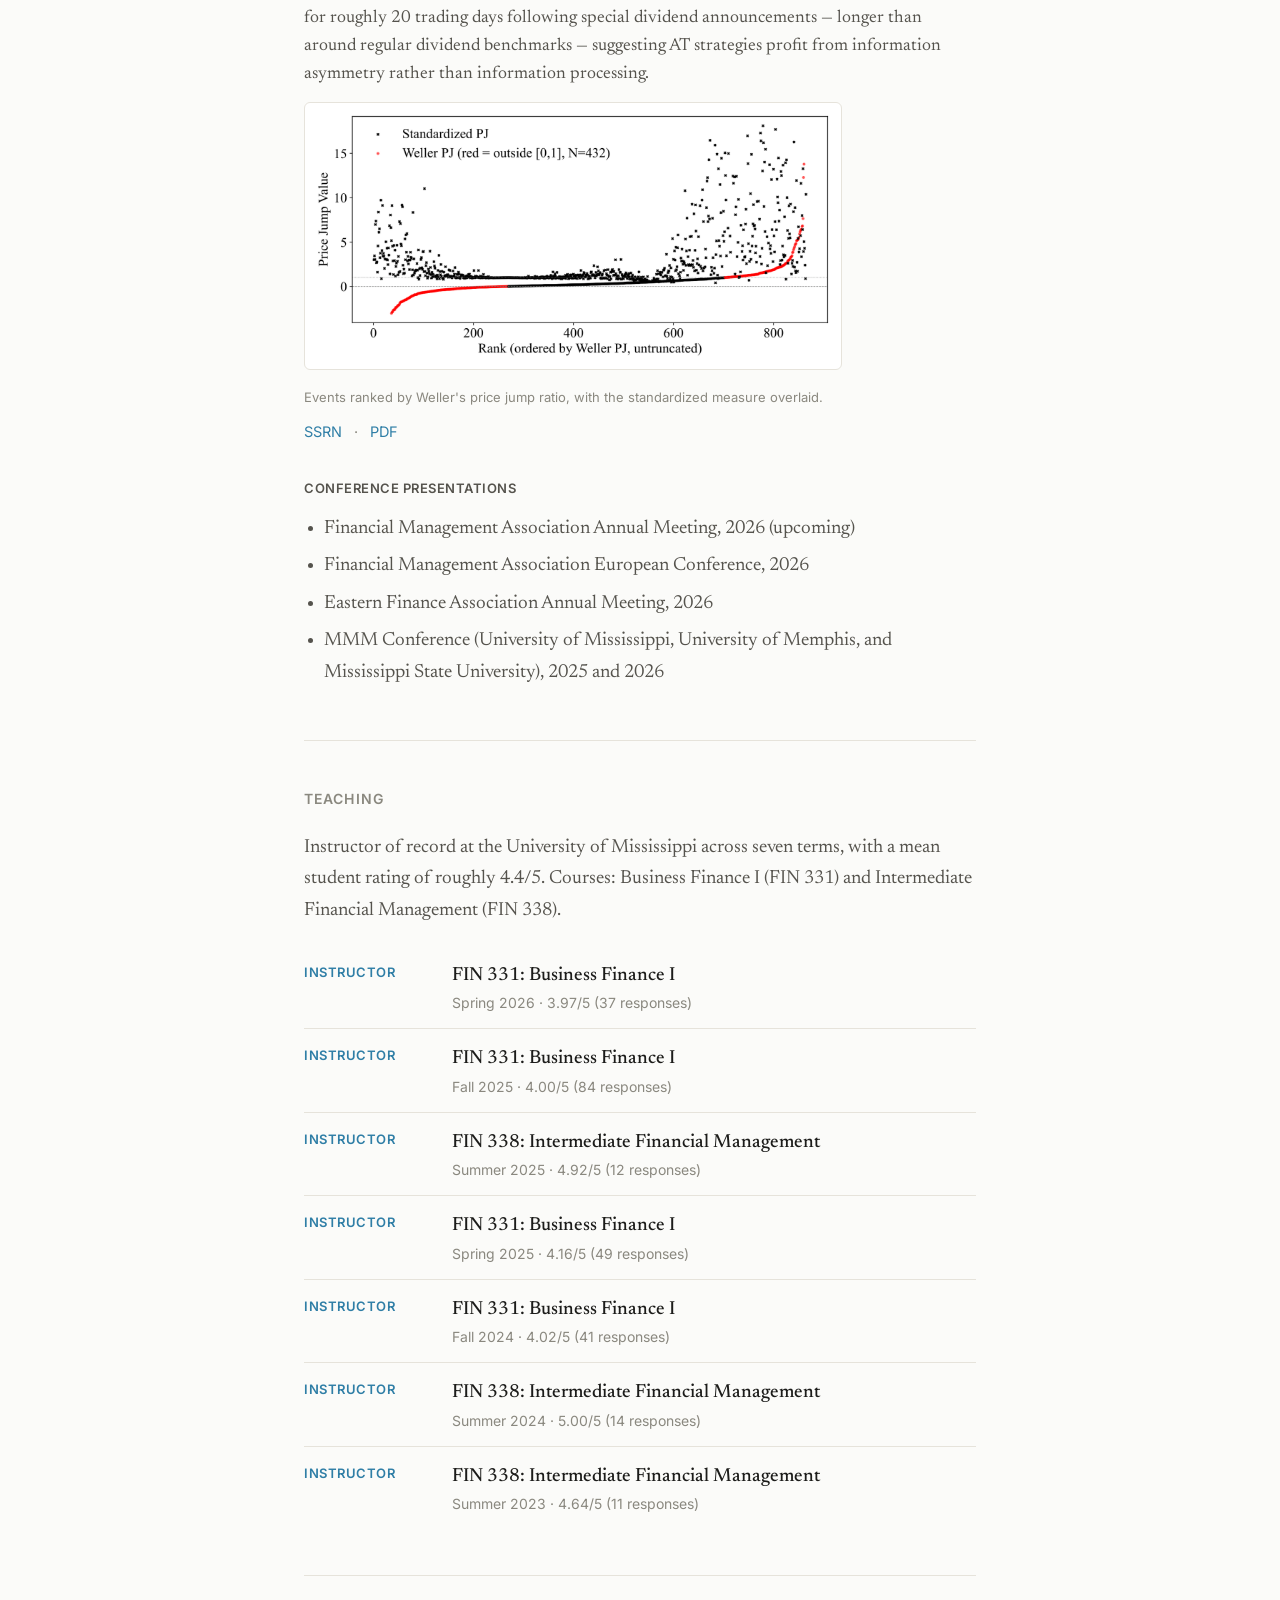
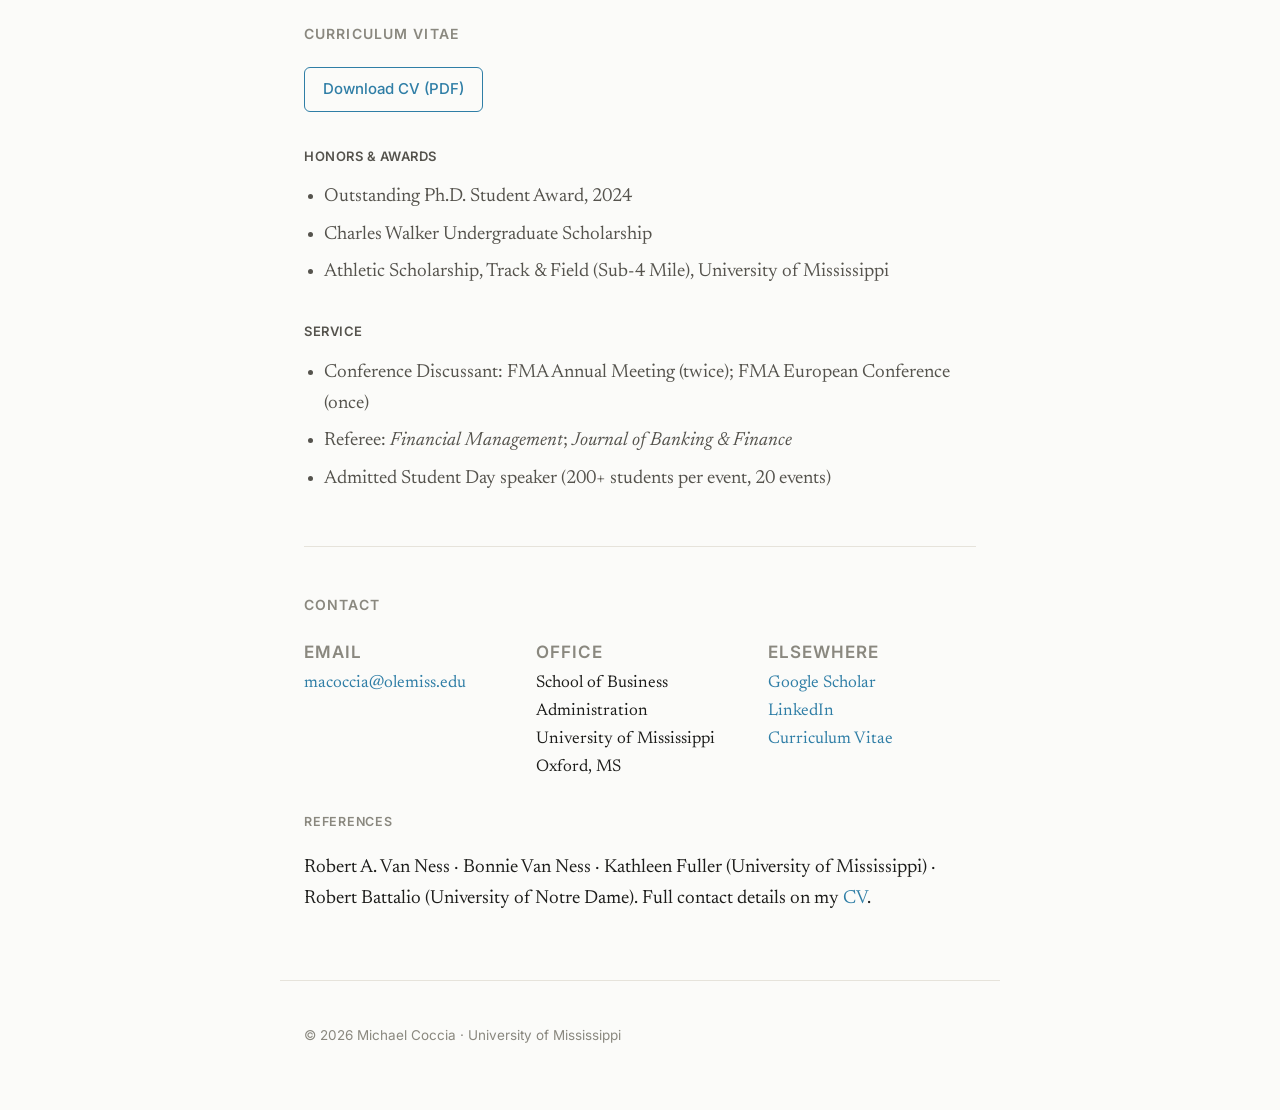
==== commit bdfba0ef: "Mark the 2026 FMA Annual Meeting as upcoming Add "(upcoming)" to the conference presentation entry o" ====
--- a/index.html
+++ b/index.html
@@ -202,7 +202,7 @@
 
       <h4 class="subhead">Conference Presentations</h4>
       <ul class="wip-list">
-        <li>Financial Management Association Annual Meeting, 2026</li>
+        <li>Financial Management Association Annual Meeting, 2026 (upcoming)</li>
         <li>Financial Management Association European Conference, 2026</li>
         <li>Eastern Finance Association Annual Meeting, 2026</li>
         <li>MMM Conference (University of Mississippi, University of Memphis, and Mississippi State University), 2025 and 2026</li>
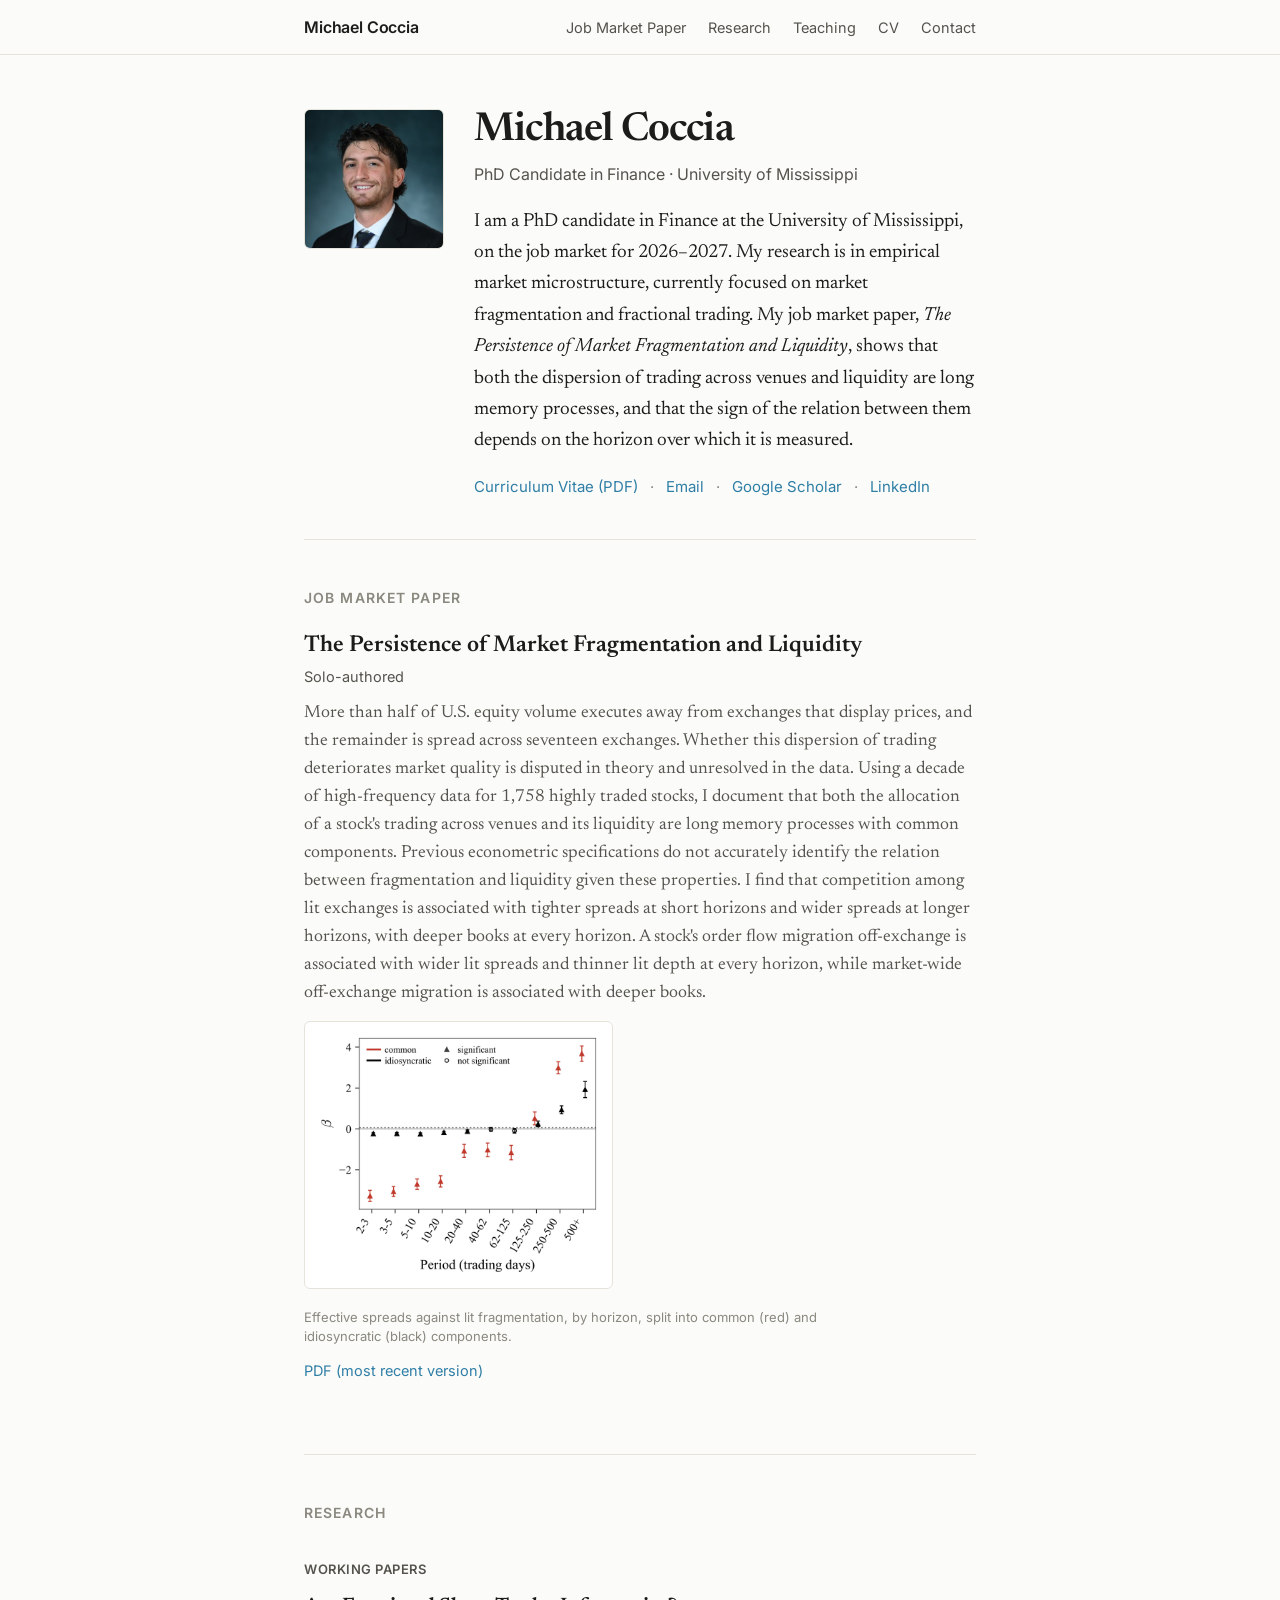
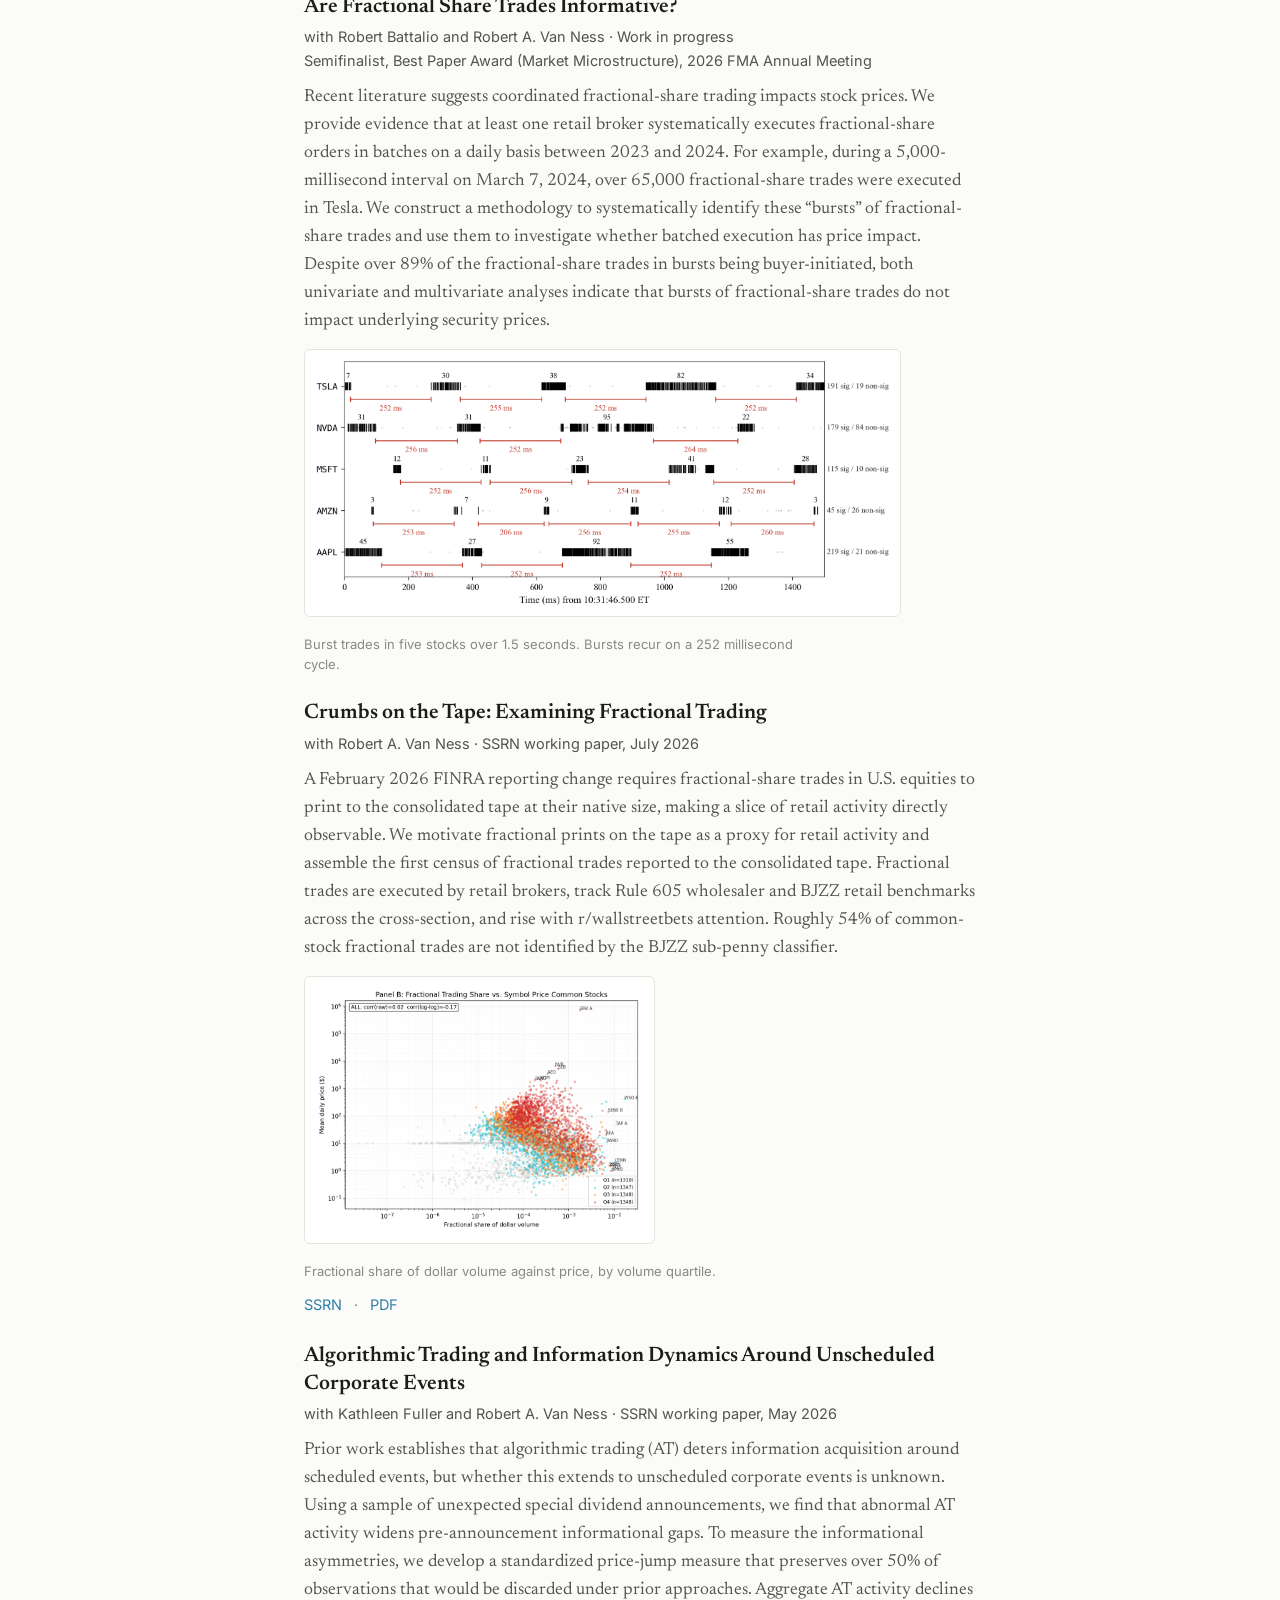
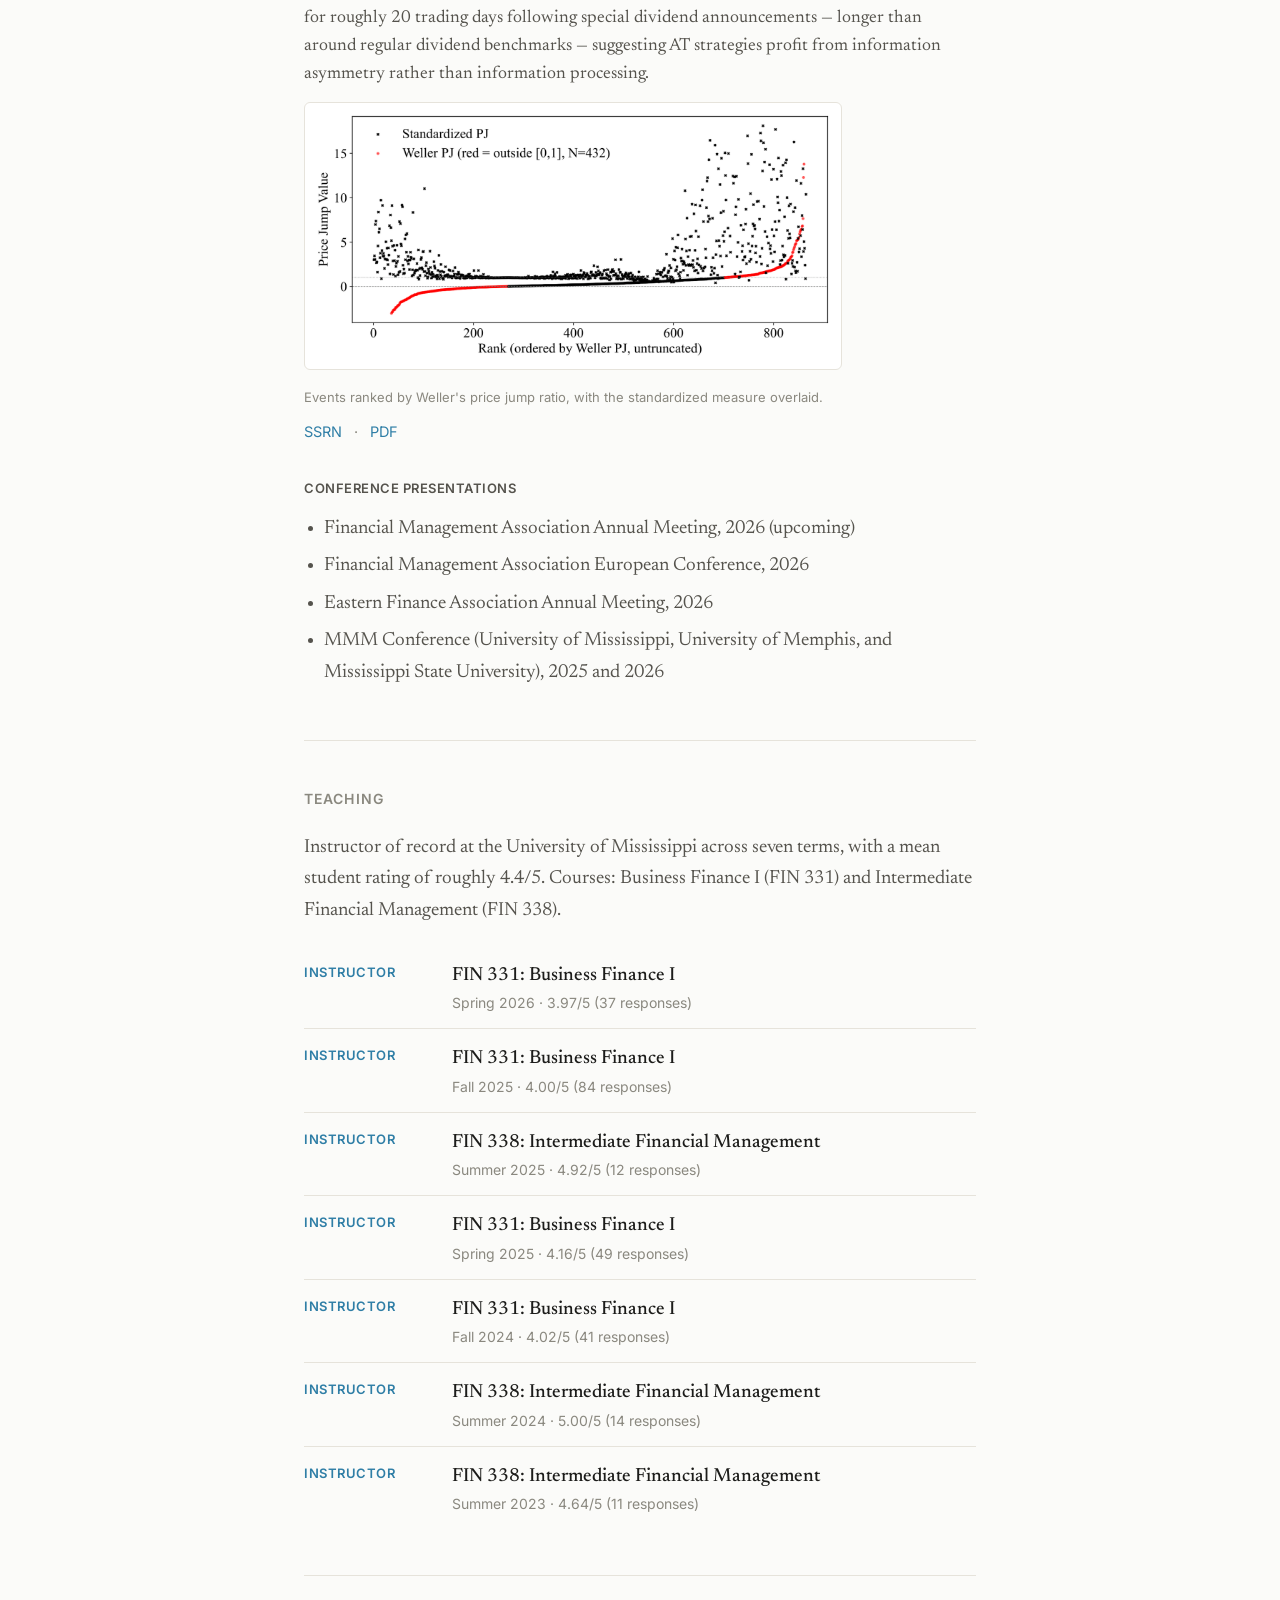
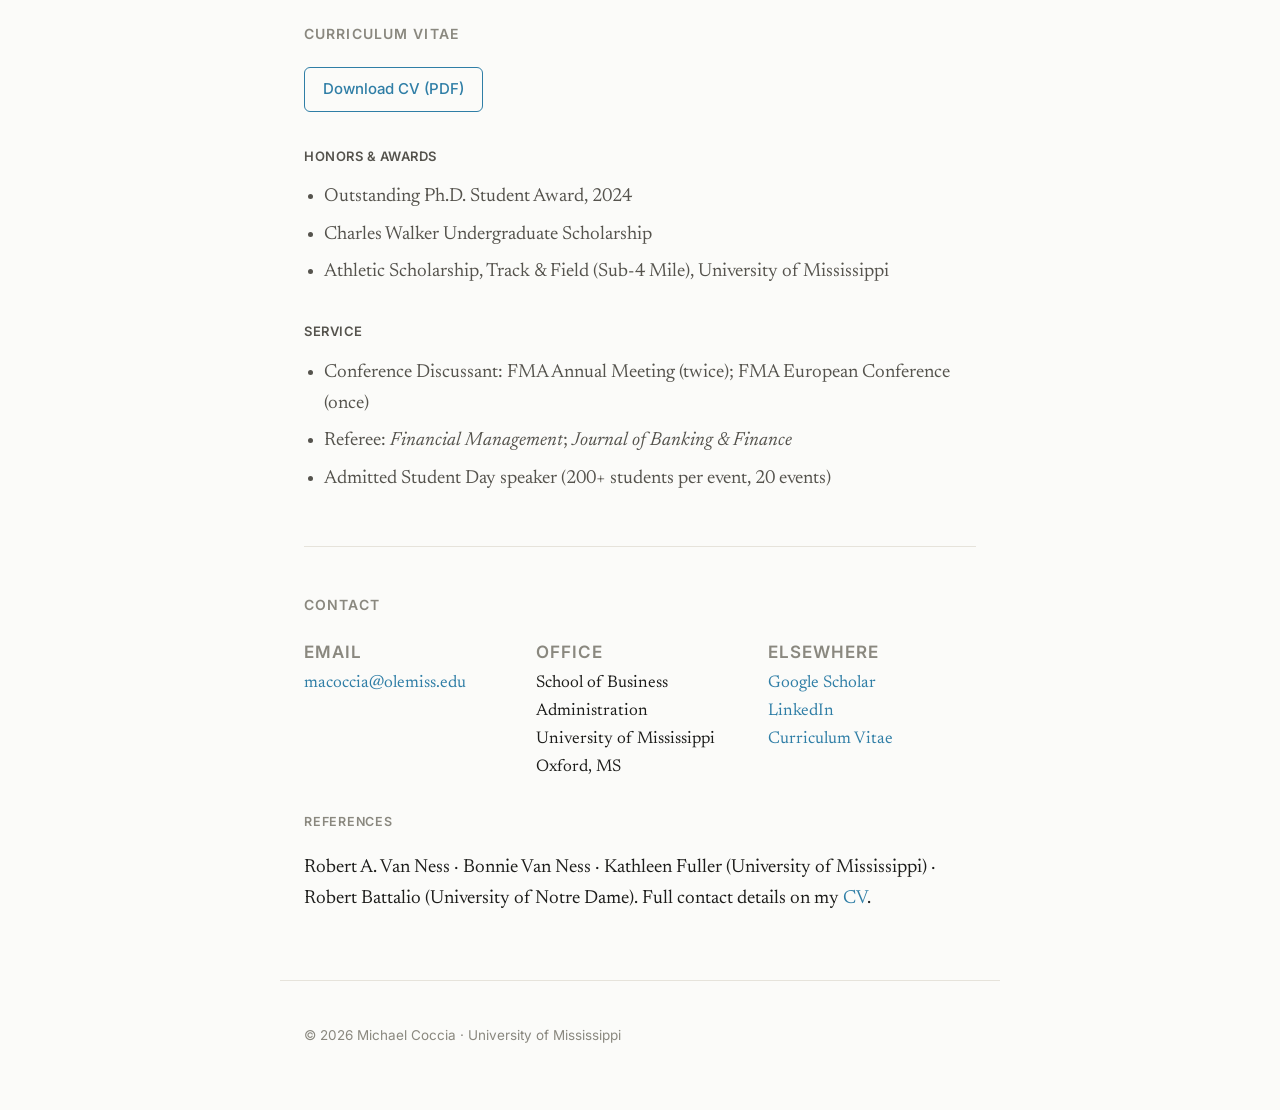
==== commit 9f3a89b6: "Update the job market paper (2026-09-08)" ====
--- a/index.html
+++ b/index.html
@@ -91,19 +91,21 @@
         <h3 class="paper-title">The Persistence of Market Fragmentation and Liquidity</h3>
         <p class="paper-meta">Solo-authored</p>
         <p class="paper-abstract">
-          More than half of U.S. equity volume executes away from exchanges that
-          display prices, and the remainder is spread across sixteen exchanges.
-          Whether this dispersion of trading deteriorates market quality is disputed
-          in theory and unresolved in the data. Using a decade of high-frequency data
-          for 1,758 highly traded stocks, I document that both the allocation of a
-          stock's trading across venues and its liquidity are long memory processes.
-          Previous econometric specifications cannot accurately identify the relation
-          between fragmentation and liquidity given this statistical property. I find
-          that competition among lit exchanges is associated with tighter spreads at
-          short horizons and wider spreads at longer horizons, with deeper books at
-          every horizon. A stock's order flow migration off-exchange is associated
-          with wider lit spreads and thinner lit depth at every horizon, while
-          market-wide off-exchange migration is associated with deeper books.
+        <!-- jmp-abstract:start -->
+          More than half of U.S. equity volume executes away from exchanges that display
+          prices, and the remainder is spread across seventeen exchanges. Whether this
+          dispersion of trading deteriorates market quality is disputed in theory and
+          unresolved in the data. Using a decade of high-frequency data for 1,758 highly
+          traded stocks, I document that both the allocation of a stock's trading across
+          venues and its liquidity are long memory processes with common components.
+          Previous econometric specifications do not accurately identify the relation
+          between fragmentation and liquidity given these properties. I find that
+          competition among lit exchanges is associated with tighter spreads at short
+          horizons and wider spreads at longer horizons, with deeper books at every
+          horizon. A stock's order flow migration off-exchange is associated with wider
+          lit spreads and thinner lit depth at every horizon, while market-wide
+          off-exchange migration is associated with deeper books.
+        <!-- jmp-abstract:end -->
         </p>
         <figure class="paper-figure">
           <a href="assets/jmp.pdf">
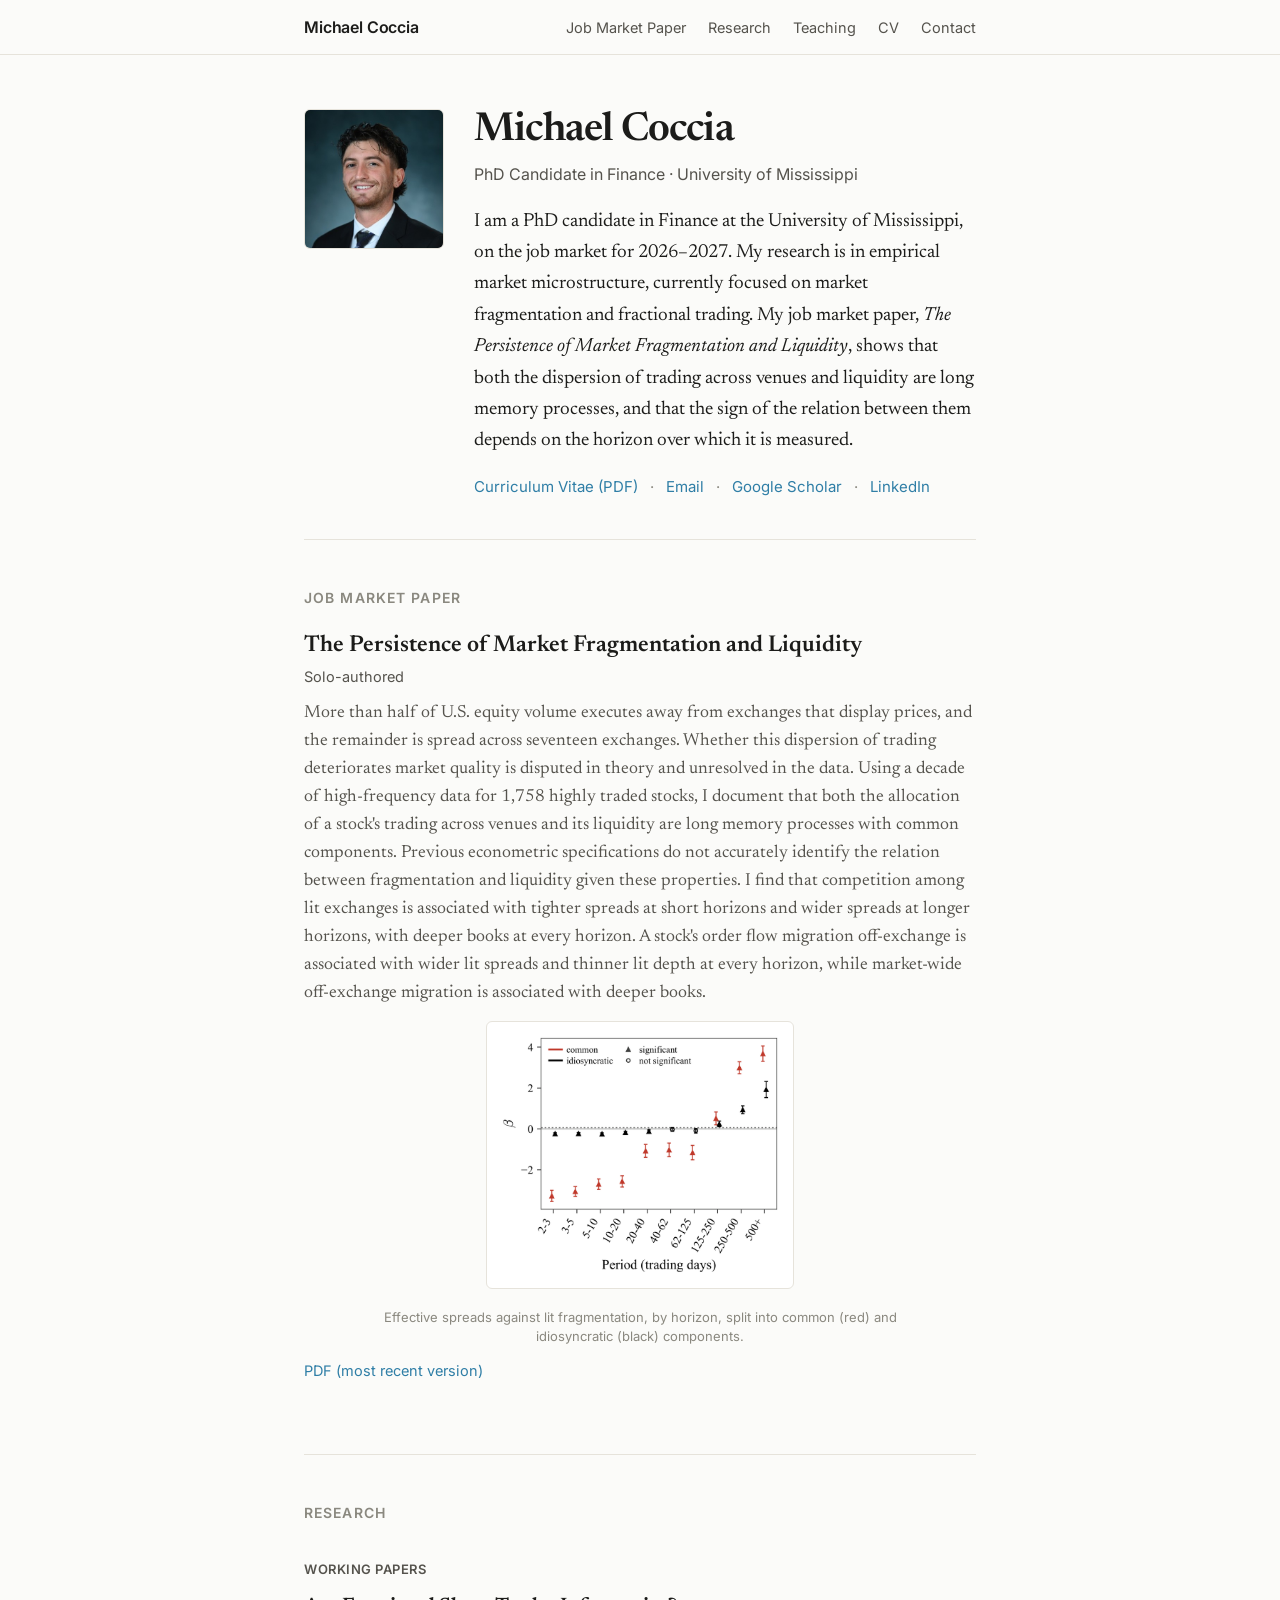
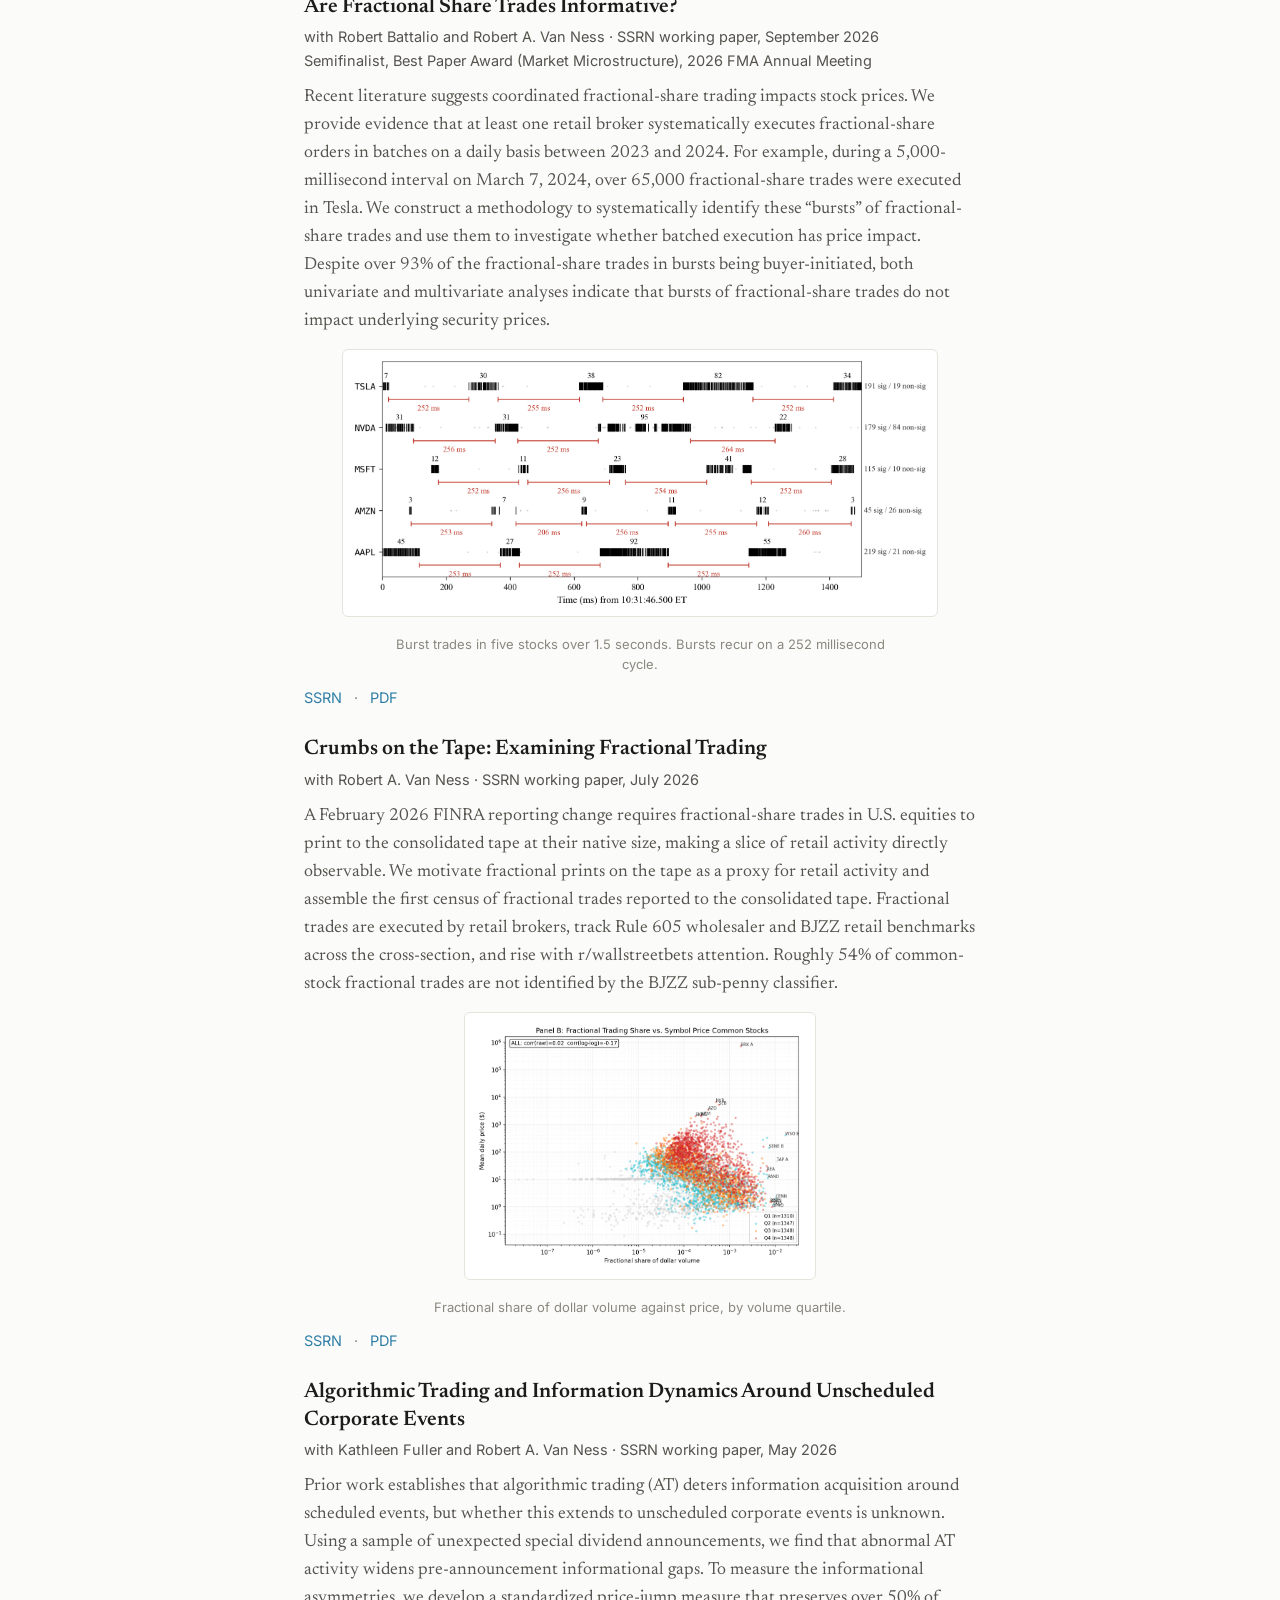
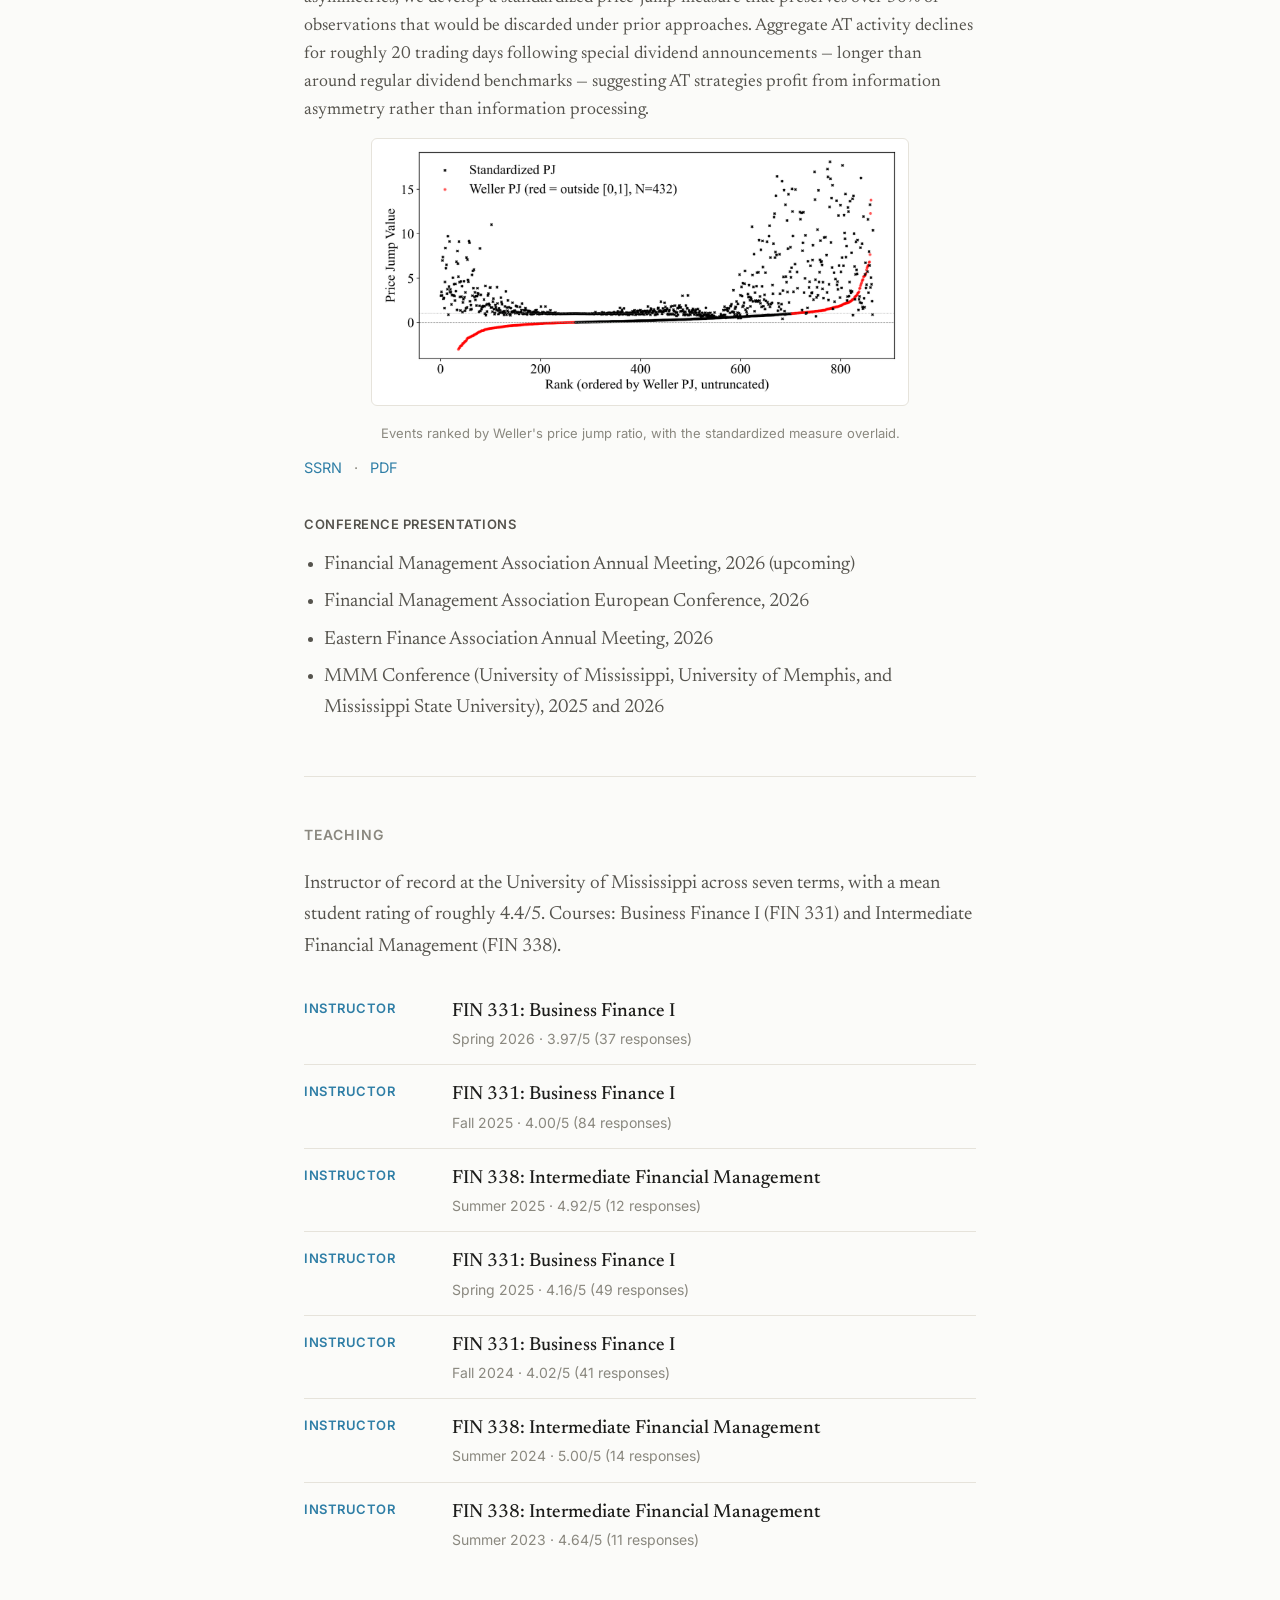
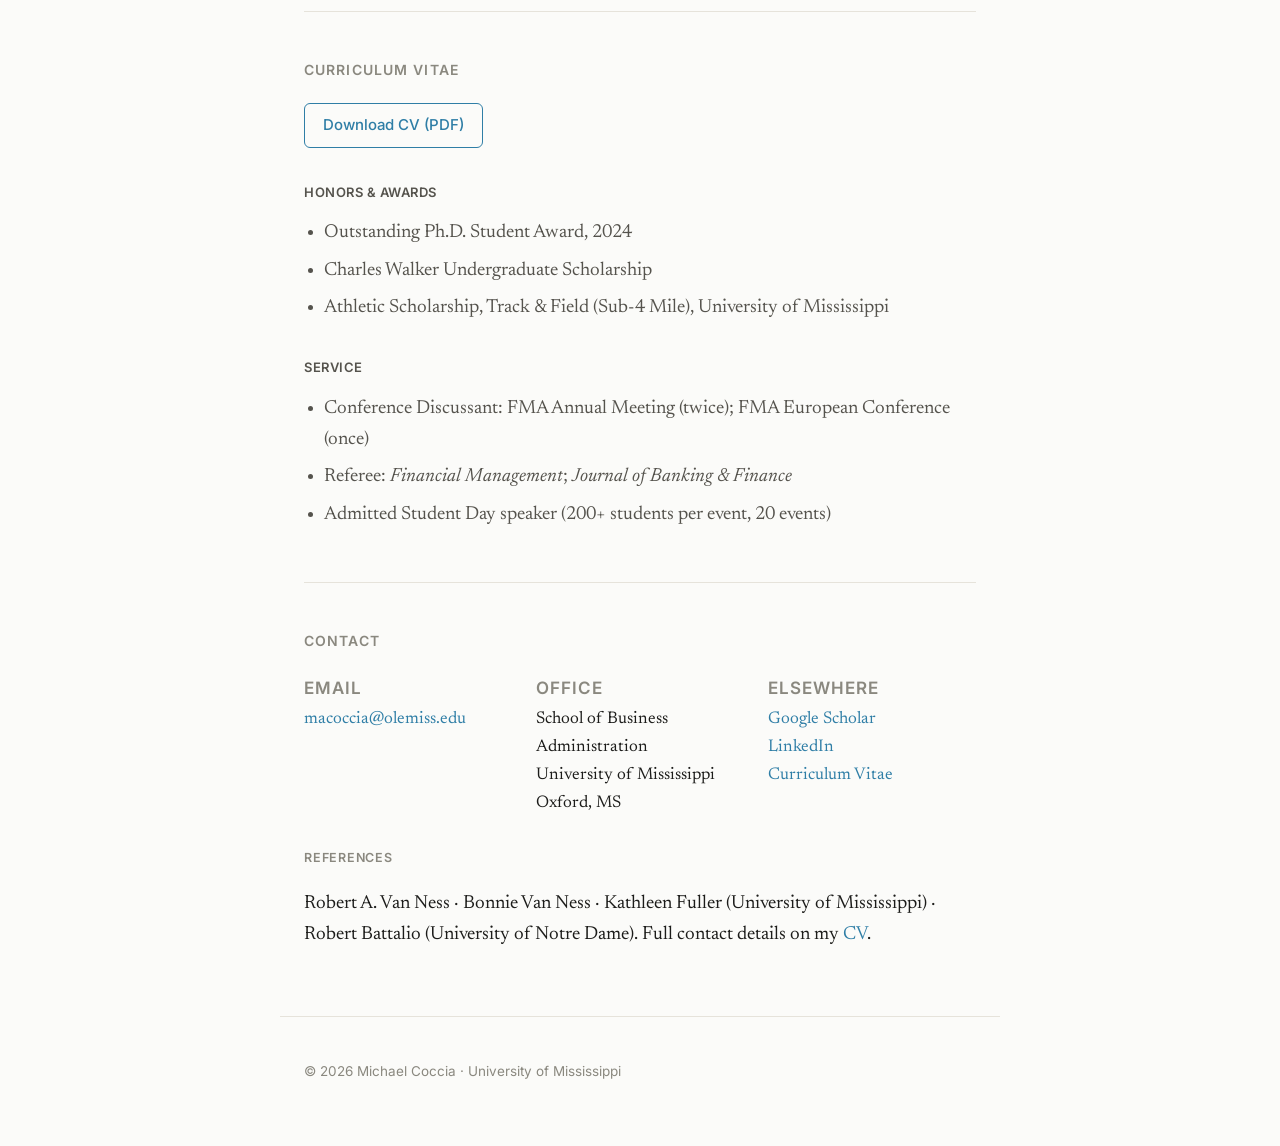
==== commit 67e5ccaf: "Add the bursts paper to the working papers list The paper now has an SSRN link and a public draft. T" ====
--- a/index.html
+++ b/index.html
@@ -126,7 +126,7 @@
       <ol class="paper-list">
         <li class="paper">
           <h3 class="paper-title">Are Fractional Share Trades Informative?</h3>
-          <p class="paper-meta">with Robert Battalio and Robert A. Van Ness · Work in progress<br />
+          <p class="paper-meta">with Robert Battalio and Robert A. Van Ness · SSRN working paper, September 2026<br />
             Semifinalist, Best Paper Award (Market Microstructure), 2026 FMA Annual Meeting</p>
           <p class="paper-abstract">
             Recent literature suggests coordinated fractional-share trading impacts stock
@@ -136,16 +136,21 @@
             65,000 fractional-share trades were executed in Tesla. We construct a
             methodology to systematically identify these “bursts” of fractional-share
             trades and use them to investigate whether batched execution has price impact.
-            Despite over 89% of the fractional-share trades in bursts being buyer-initiated,
+            Despite over 93% of the fractional-share trades in bursts being buyer-initiated,
             both univariate and multivariate analyses indicate that bursts of
             fractional-share trades do not impact underlying security prices.
           </p>
           <figure class="paper-figure">
-            <a href="assets/figs/bursts.png">
+            <a href="assets/bursts.pdf">
               <img src="assets/figs/bursts.png" alt="Millisecond timeline of burst signature trades in five stocks" loading="lazy" />
             </a>
             <figcaption>Burst trades in five stocks over 1.5 seconds. Bursts recur on a 252 millisecond cycle.</figcaption>
           </figure>
+          <p class="paper-links">
+            <a href="https://papers.ssrn.com/sol3/papers.cfm?abstract_id=7443898">SSRN</a>
+            <span class="dot">·</span>
+            <a href="assets/bursts.pdf">PDF</a>
+          </p>
         </li>
         <li class="paper">
           <h3 class="paper-title">Crumbs on the Tape: Examining Fractional Trading</h3>
--- a/style.css
+++ b/style.css
@@ -265,6 +265,7 @@
   margin: 14px 0 12px;
   padding: 0;
   max-width: 100%;
+  text-align: center;
 }
 .paper-figure a {
   display: inline-block;
@@ -288,8 +289,9 @@
   font-size: 13px;
   line-height: 1.5;
   color: var(--muted);
-  margin-top: 7px;
+  margin: 7px auto 0;
   max-width: 520px;
+  text-align: center;
 }
 @media (max-width: 620px) {
   .paper-figure img { max-height: 200px; }
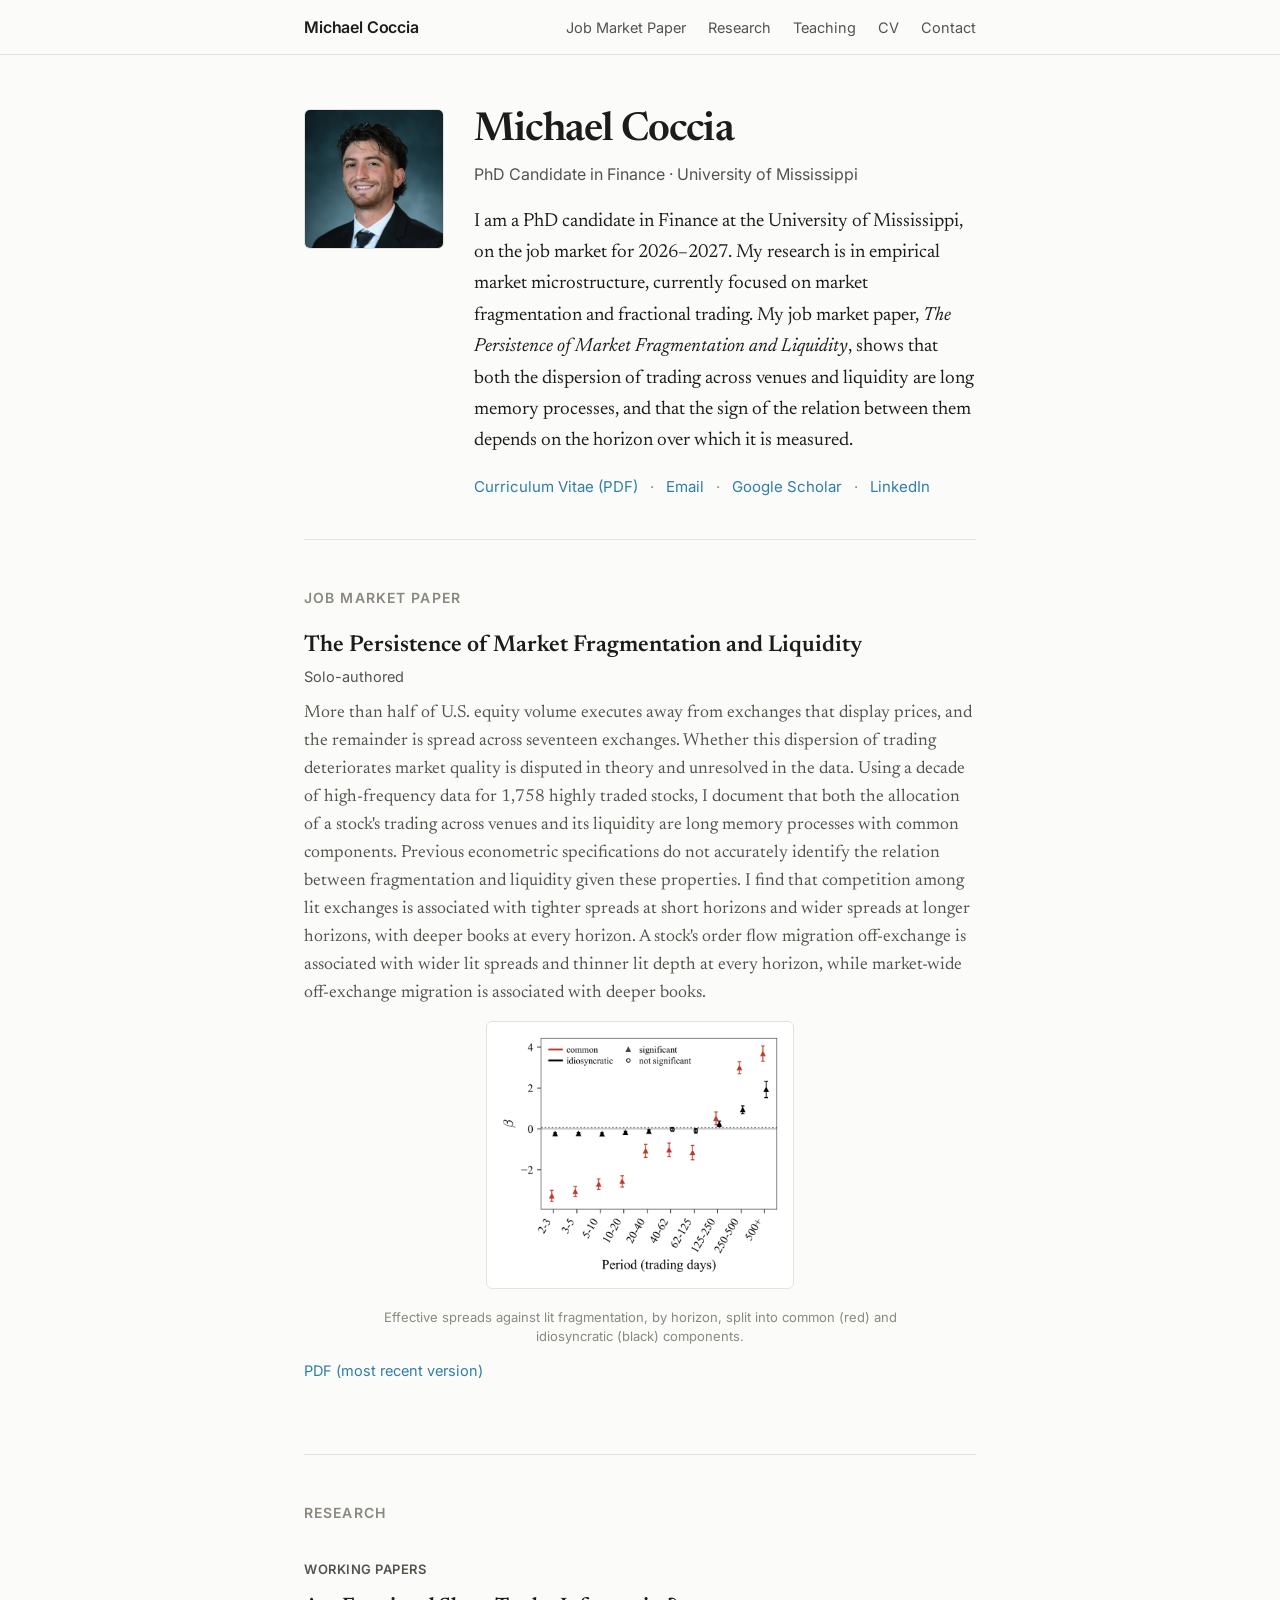
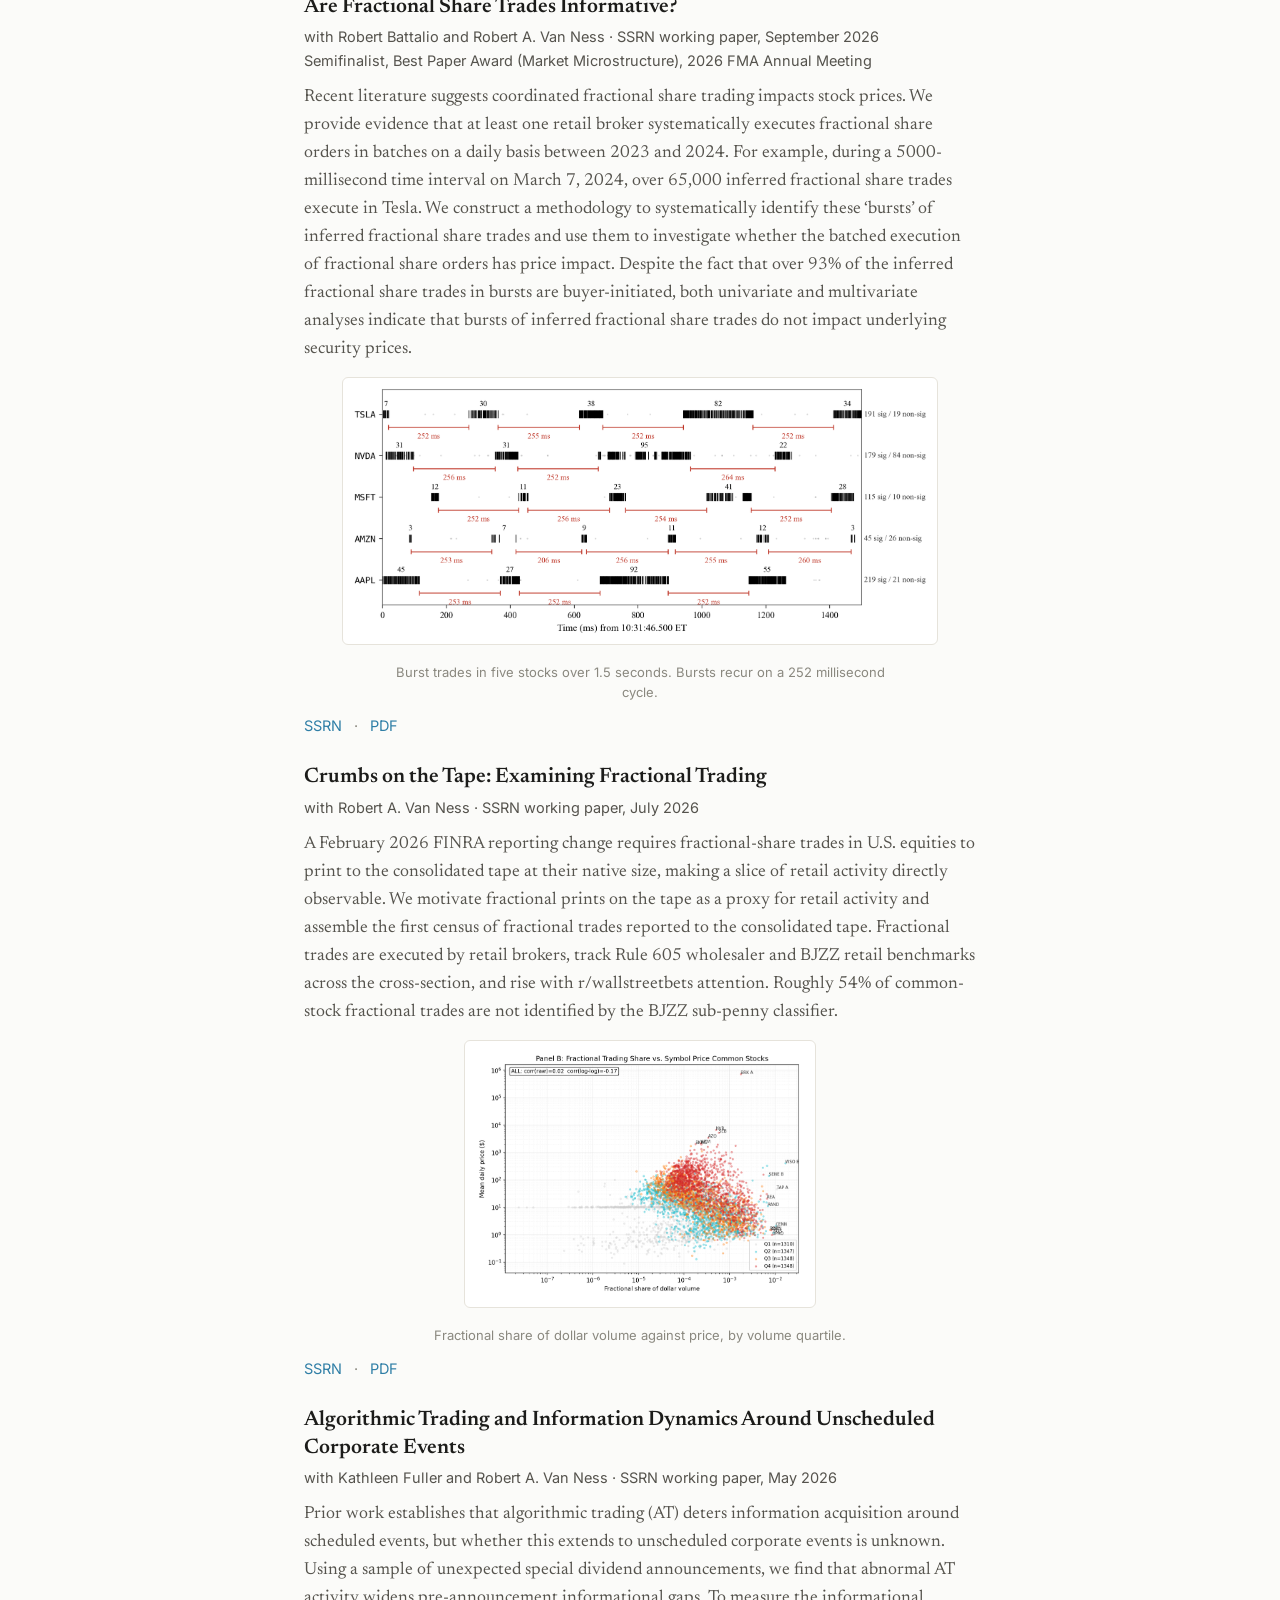
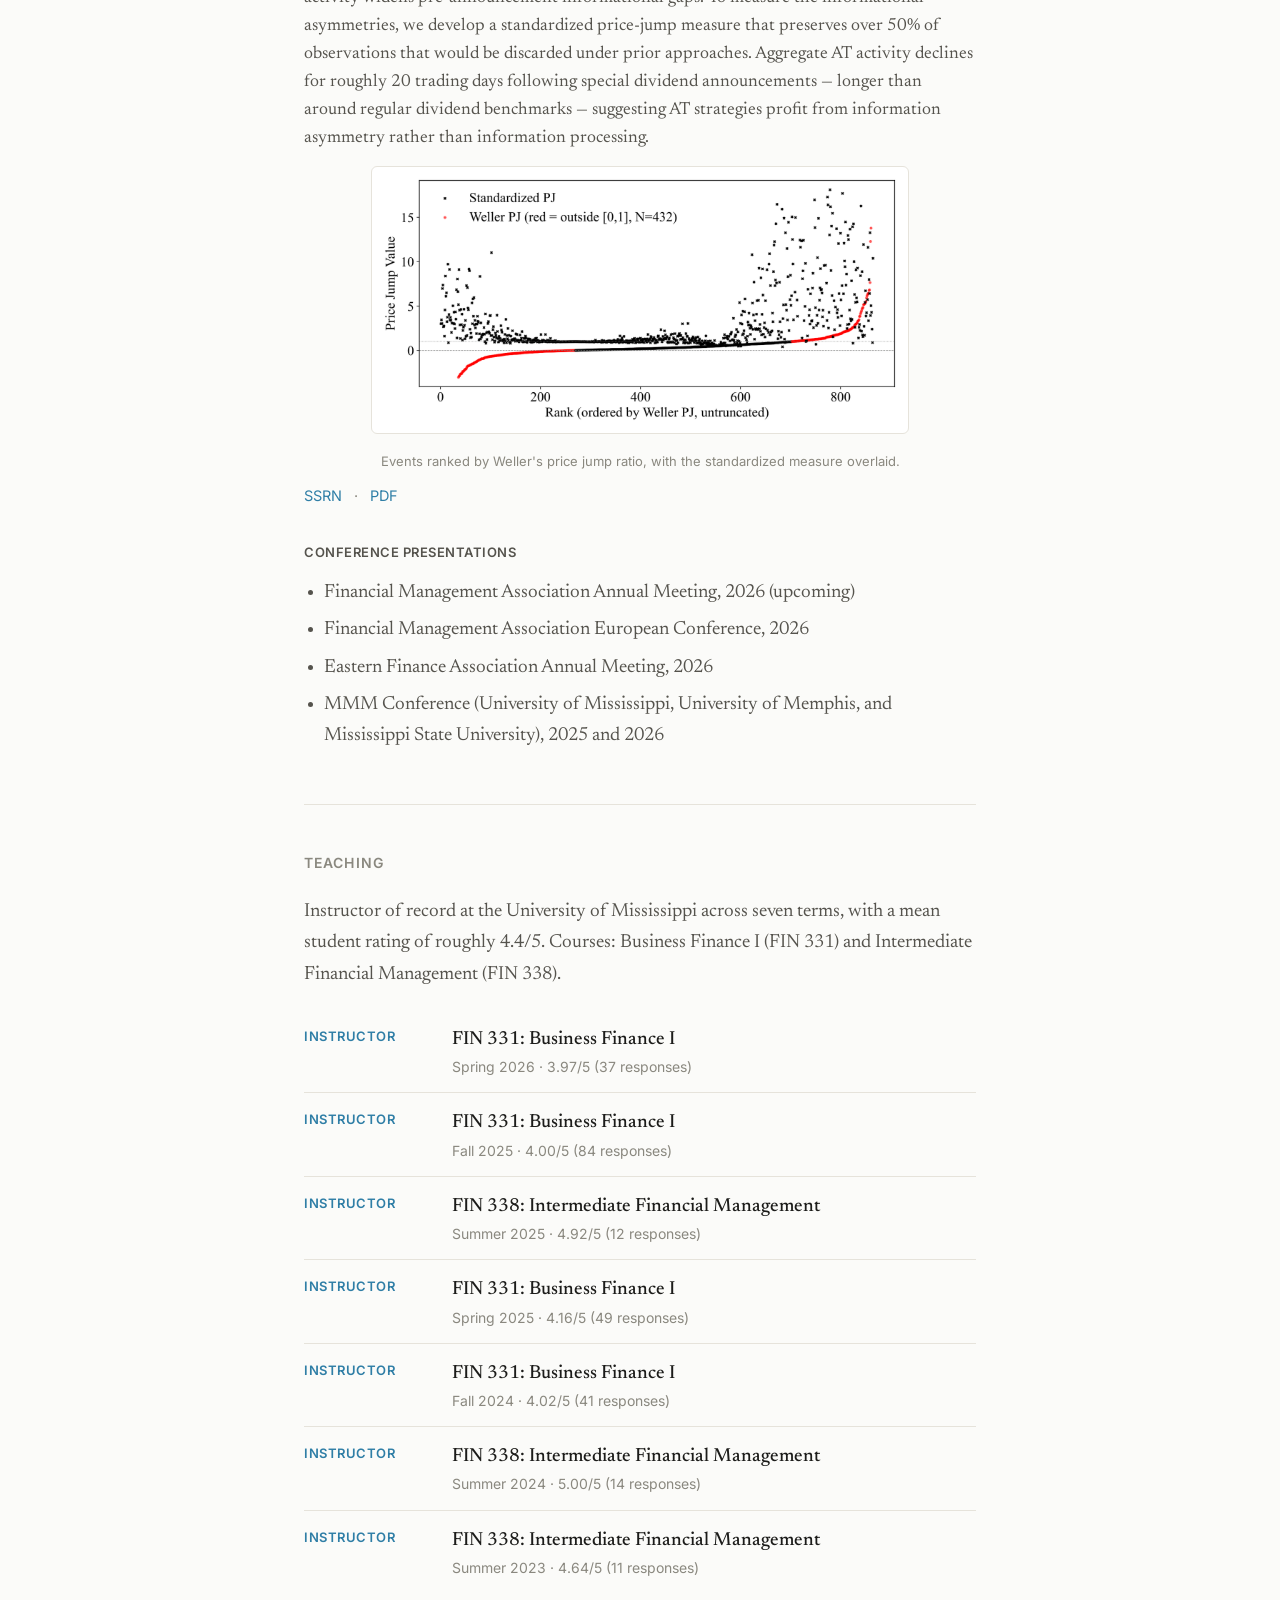
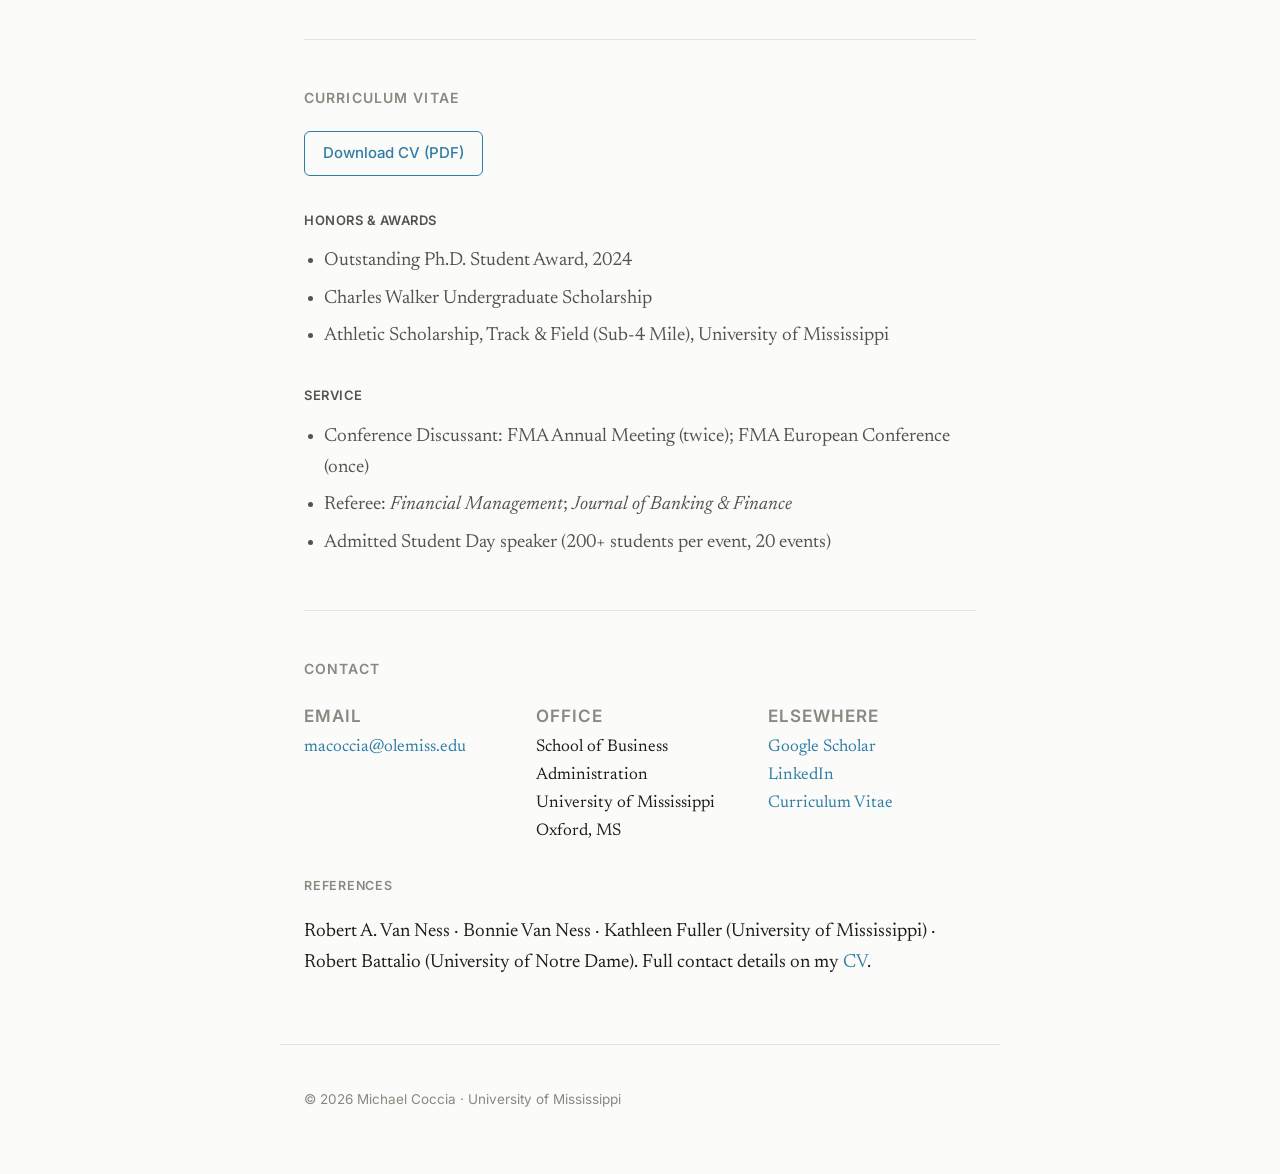
==== commit 3cf5537d: "Use the draft abstract verbatim for the bursts paper The site abstract now matches the September 202" ====
--- a/index.html
+++ b/index.html
@@ -129,16 +129,17 @@
           <p class="paper-meta">with Robert Battalio and Robert A. Van Ness · SSRN working paper, September 2026<br />
             Semifinalist, Best Paper Award (Market Microstructure), 2026 FMA Annual Meeting</p>
           <p class="paper-abstract">
-            Recent literature suggests coordinated fractional-share trading impacts stock
+            Recent literature suggests coordinated fractional share trading impacts stock
             prices. We provide evidence that at least one retail broker systematically
-            executes fractional-share orders in batches on a daily basis between 2023 and
-            2024. For example, during a 5,000-millisecond interval on March 7, 2024, over
-            65,000 fractional-share trades were executed in Tesla. We construct a
-            methodology to systematically identify these “bursts” of fractional-share
-            trades and use them to investigate whether batched execution has price impact.
-            Despite over 93% of the fractional-share trades in bursts being buyer-initiated,
-            both univariate and multivariate analyses indicate that bursts of
-            fractional-share trades do not impact underlying security prices.
+            executes fractional share orders in batches on a daily basis between 2023 and
+            2024. For example, during a 5000-millisecond time interval on March 7, 2024,
+            over 65,000 inferred fractional share trades execute in Tesla. We construct a
+            methodology to systematically identify these ‘bursts’ of inferred fractional
+            share trades and use them to investigate whether the batched execution of
+            fractional share orders has price impact. Despite the fact that over 93% of the
+            inferred fractional share trades in bursts are buyer-initiated, both univariate
+            and multivariate analyses indicate that bursts of inferred fractional share
+            trades do not impact underlying security prices.
           </p>
           <figure class="paper-figure">
             <a href="assets/bursts.pdf">
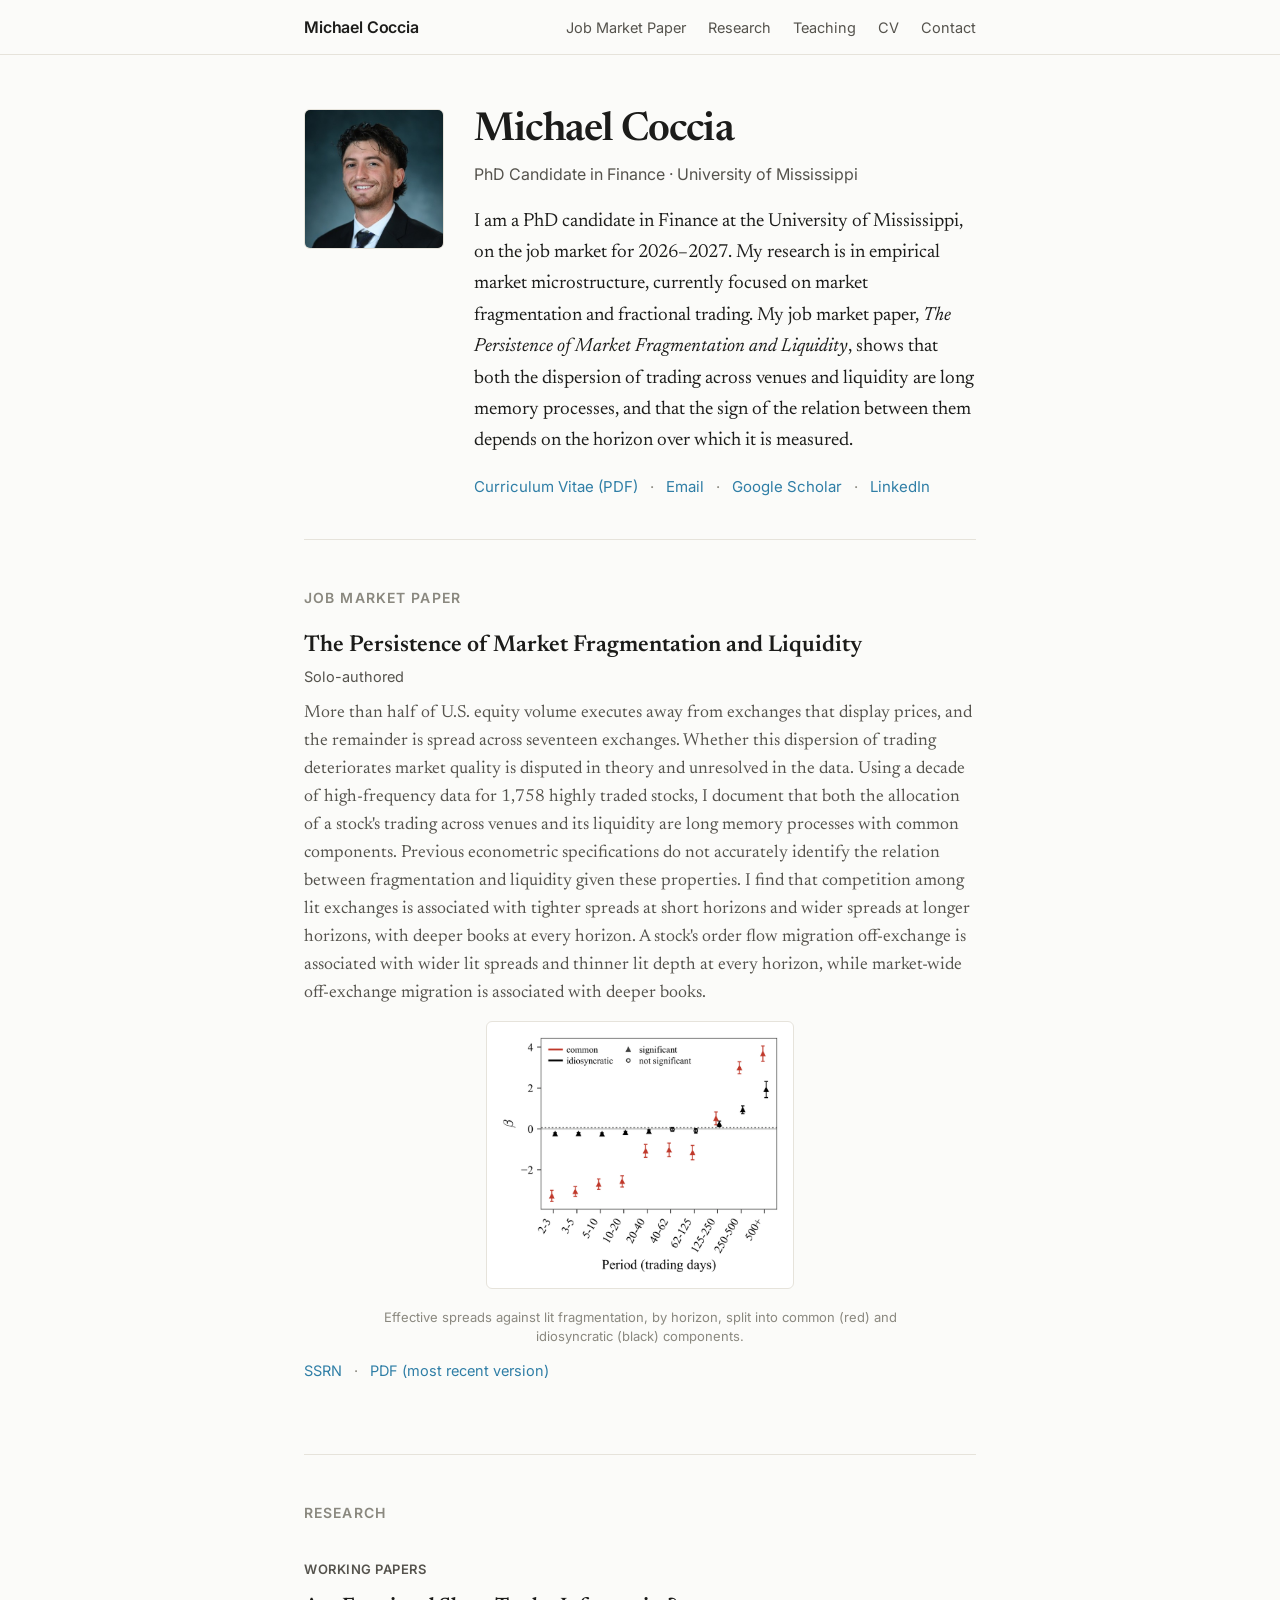
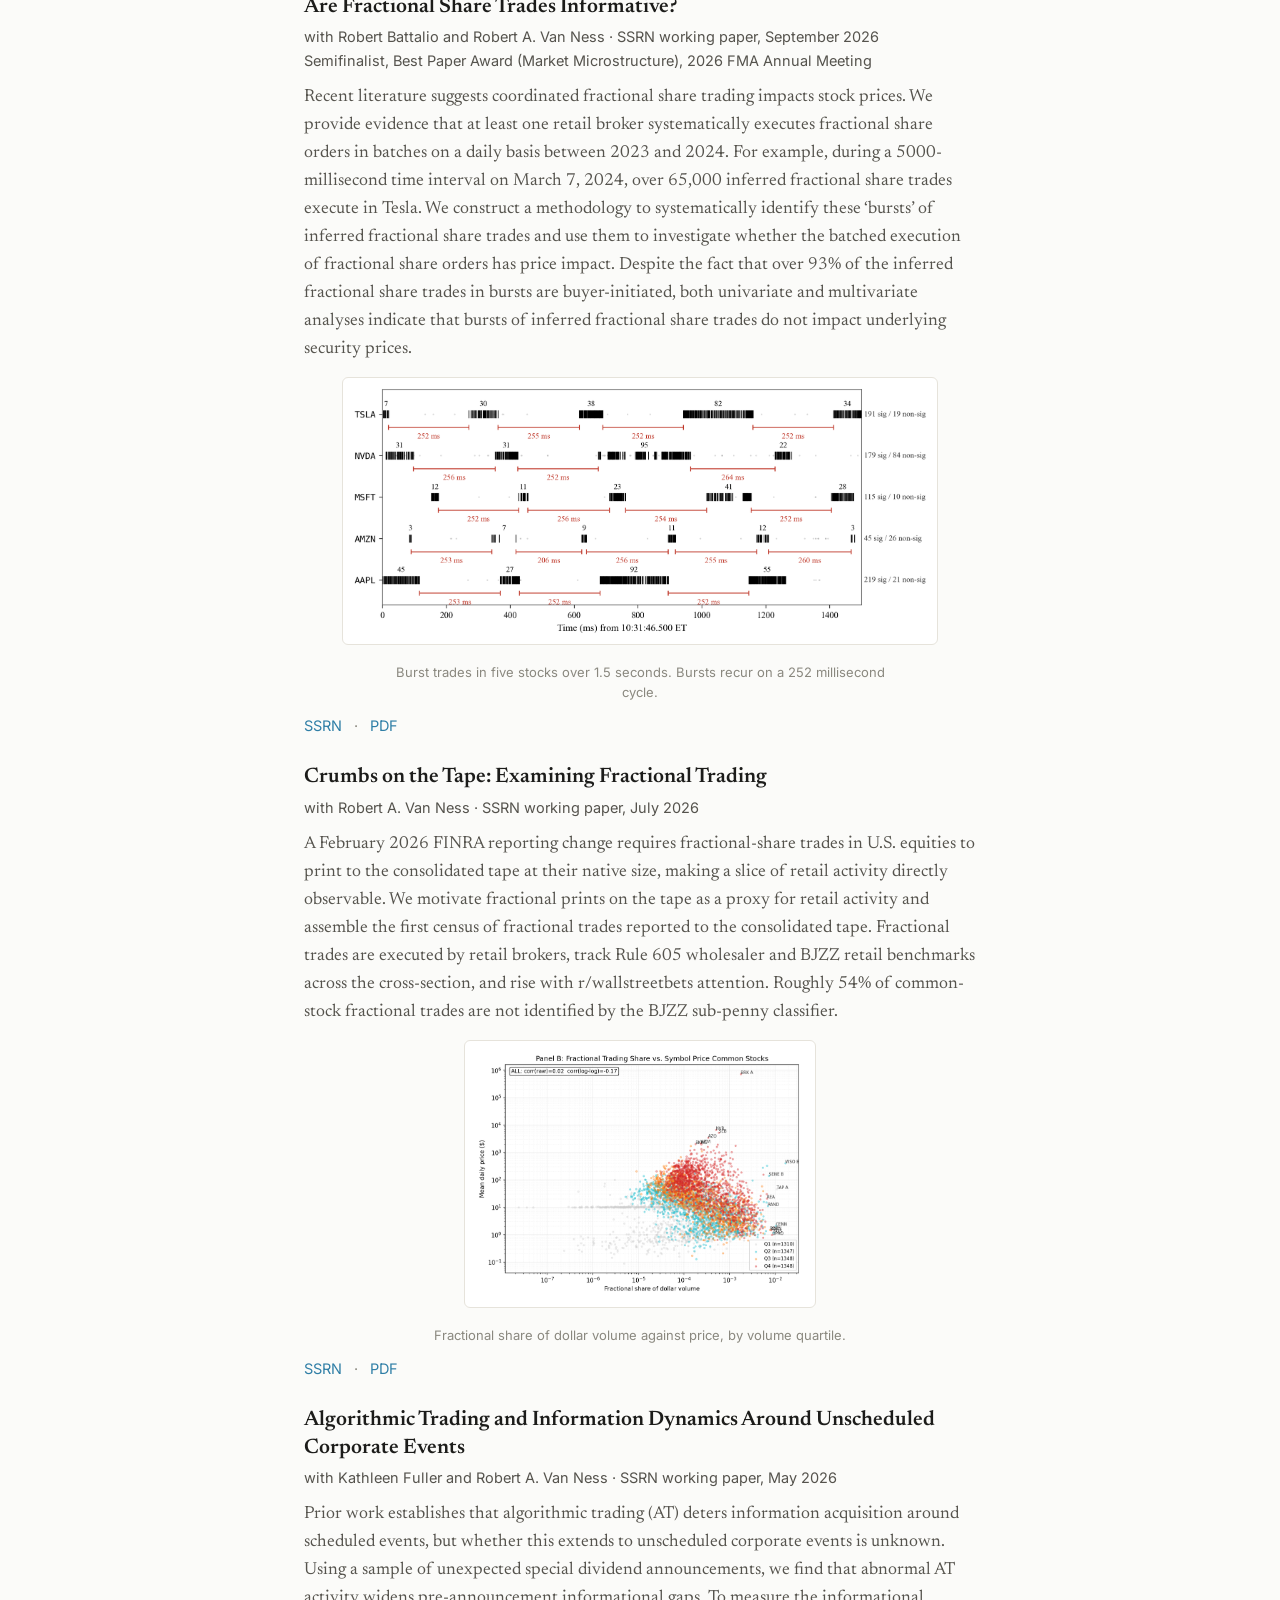
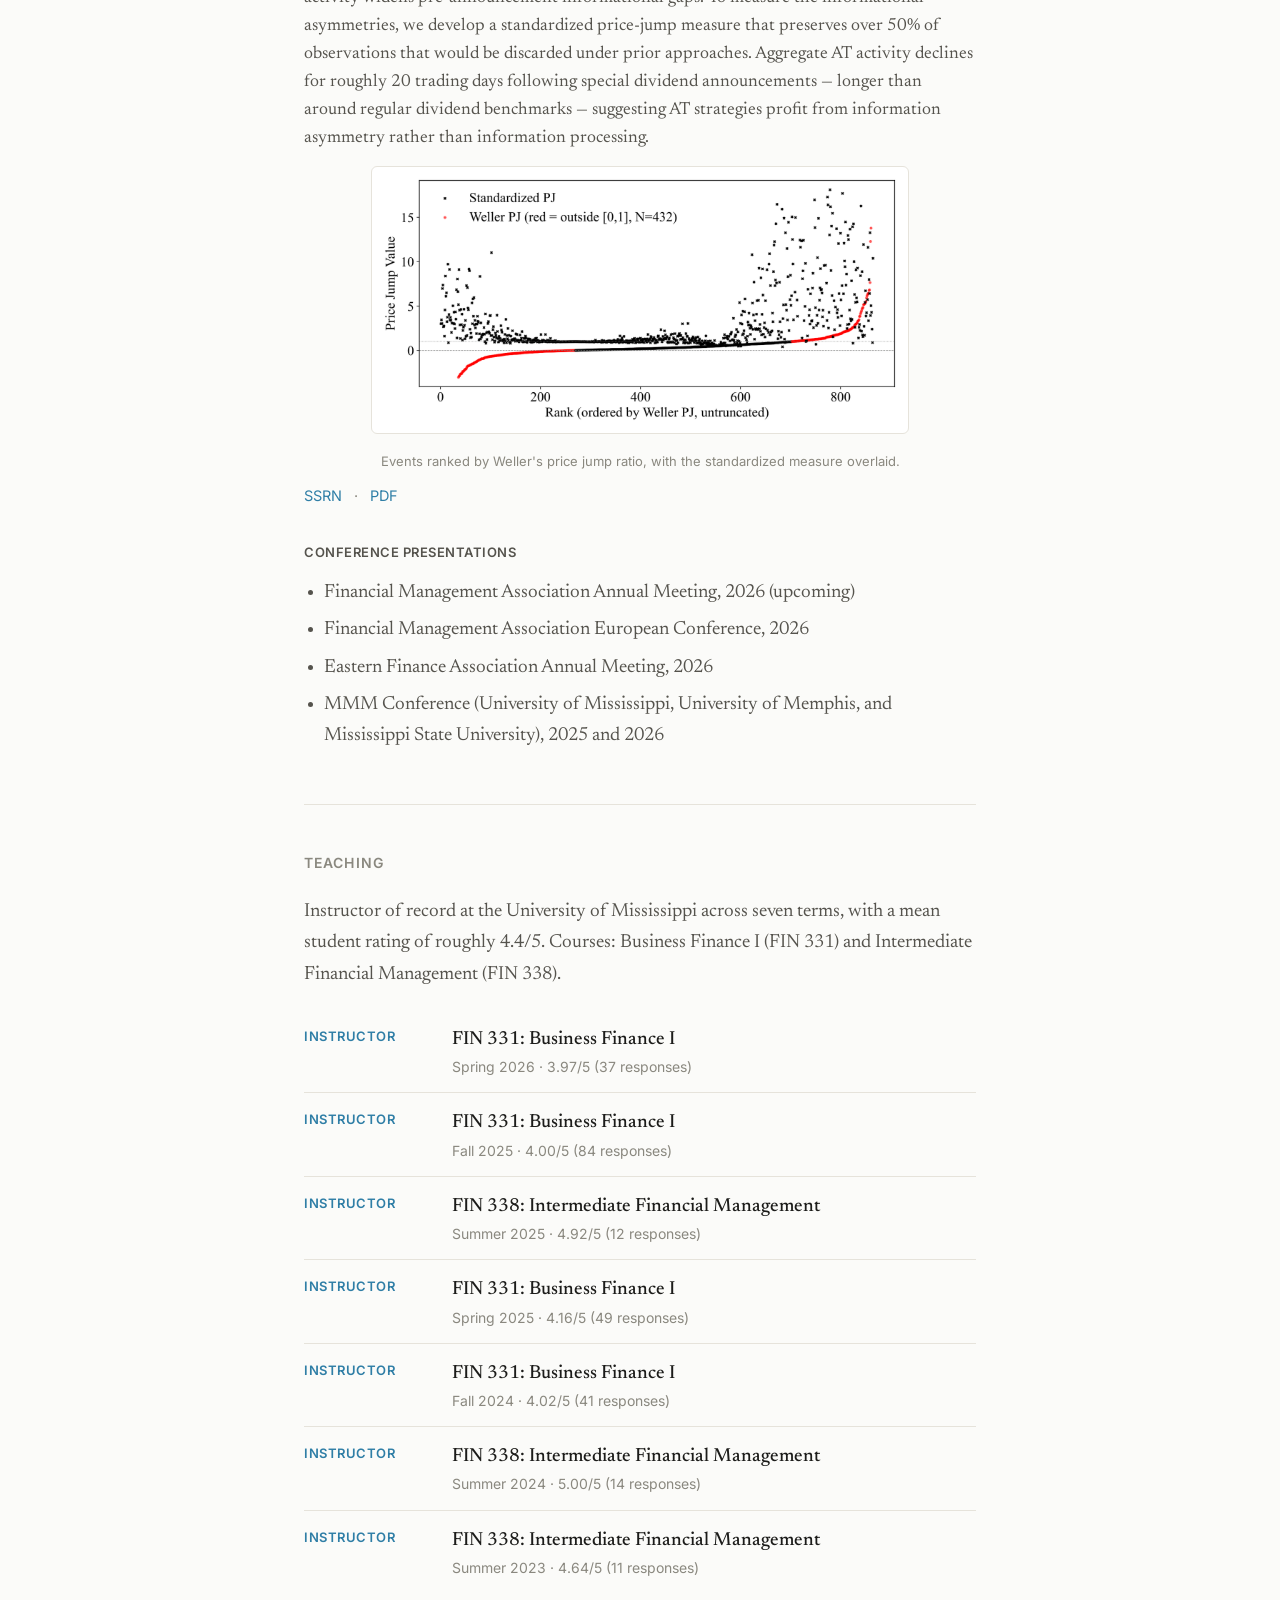
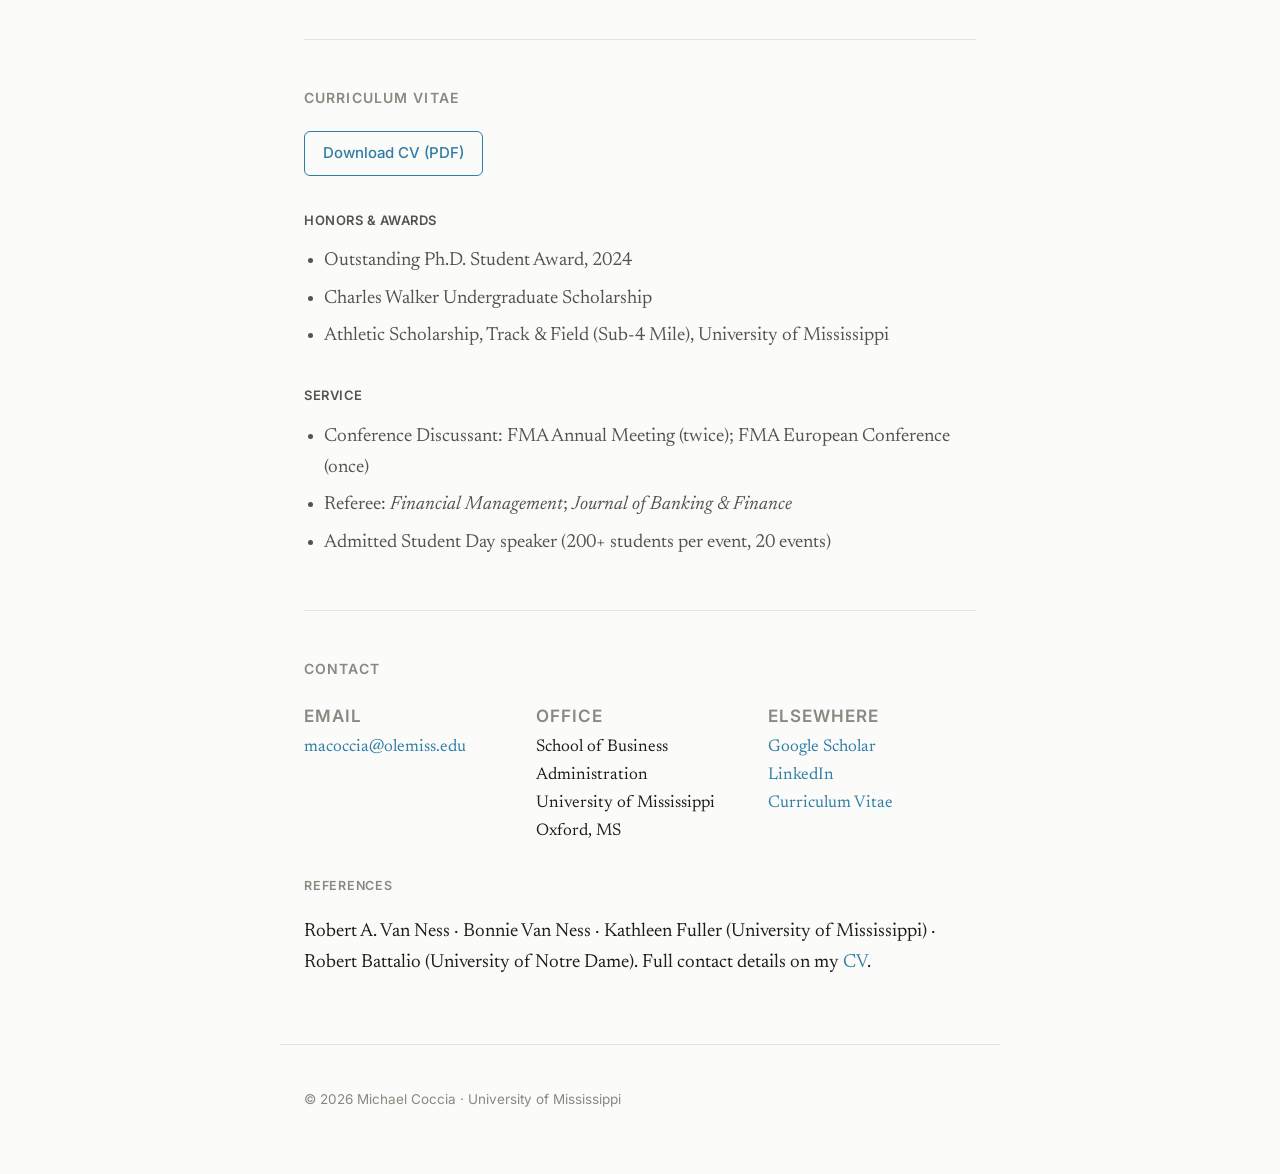
==== commit 971c47eb: "Add the SSRN link for the job market paper and update the CV The home page shows an SSRN link beside" ====
--- a/index.html
+++ b/index.html
@@ -114,6 +114,8 @@
           <figcaption>Effective spreads against lit fragmentation, by horizon, split into common (red) and idiosyncratic (black) components.</figcaption>
         </figure>
         <p class="paper-links">
+          <a href="https://papers.ssrn.com/sol3/papers.cfm?abstract_id=7504758">SSRN</a>
+          <span class="dot">·</span>
           <a href="assets/jmp.pdf">PDF (most recent version)</a>
         </p>
       </article>
